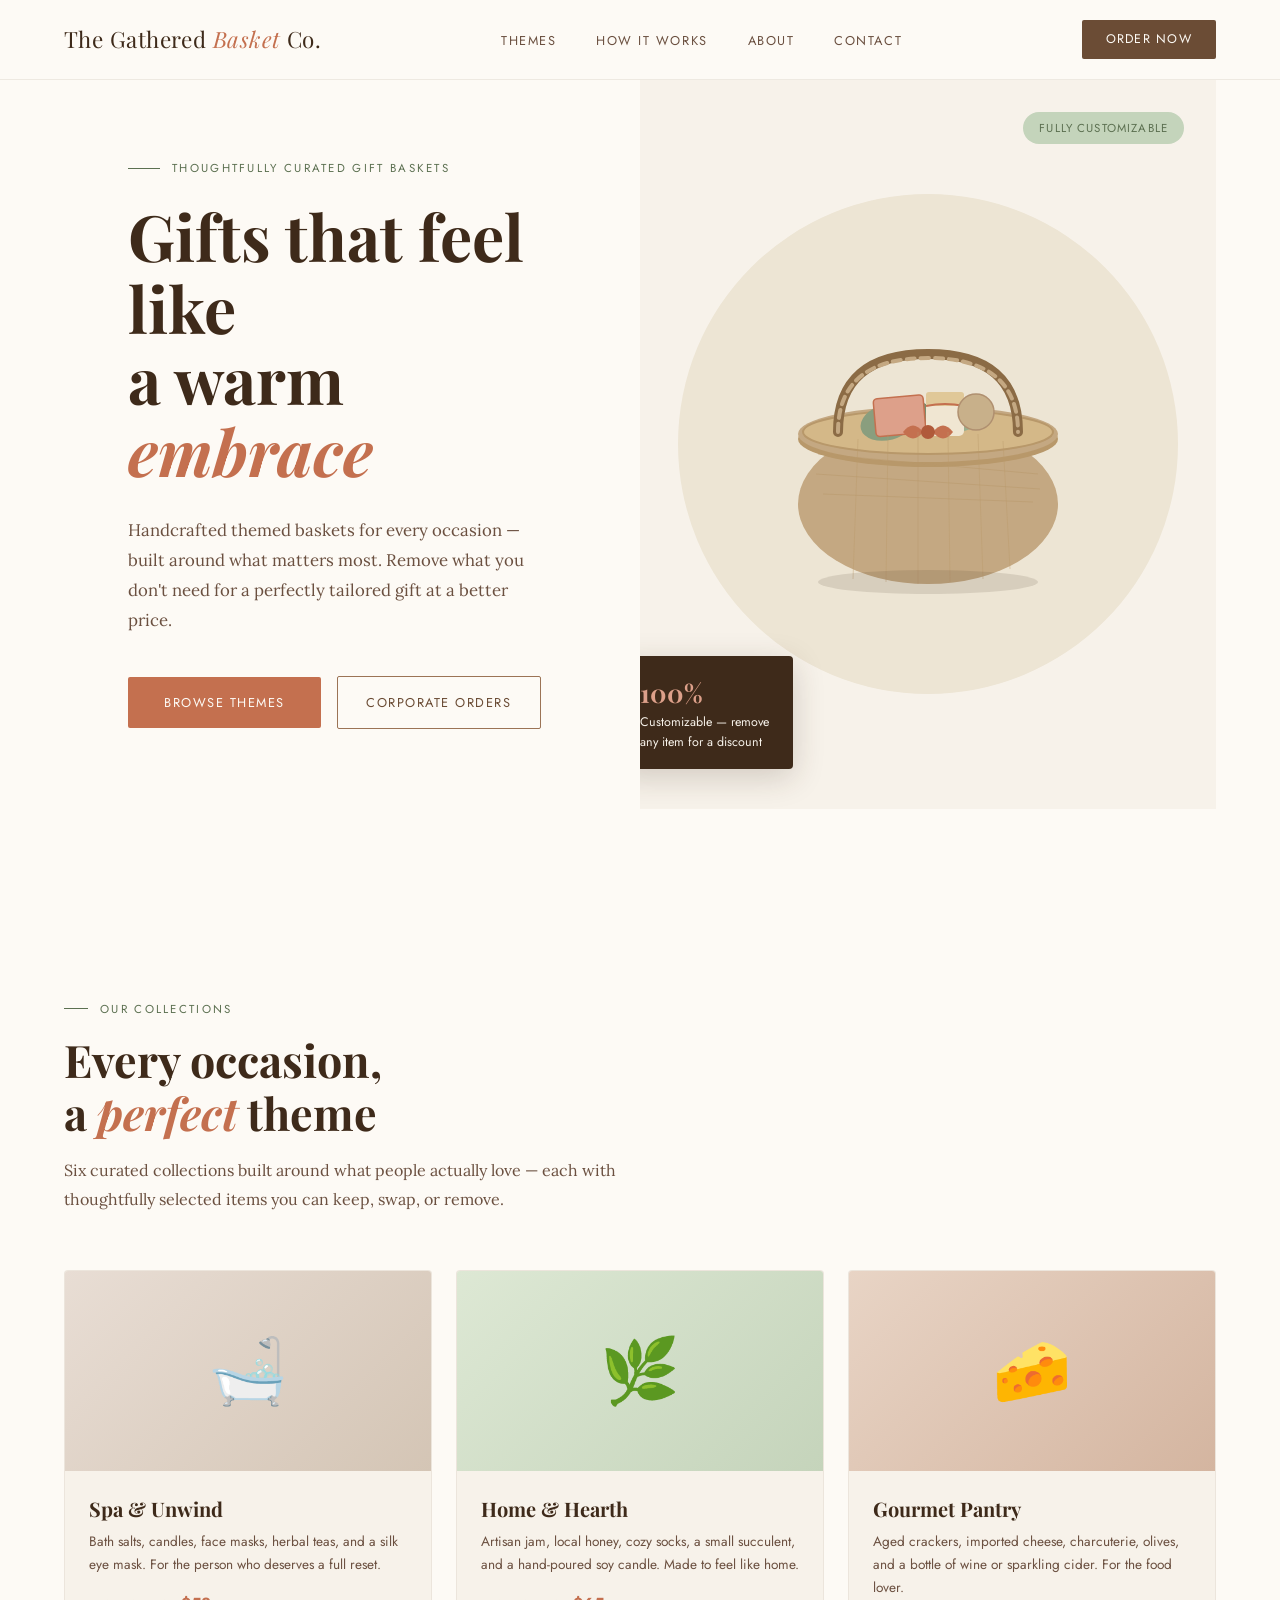
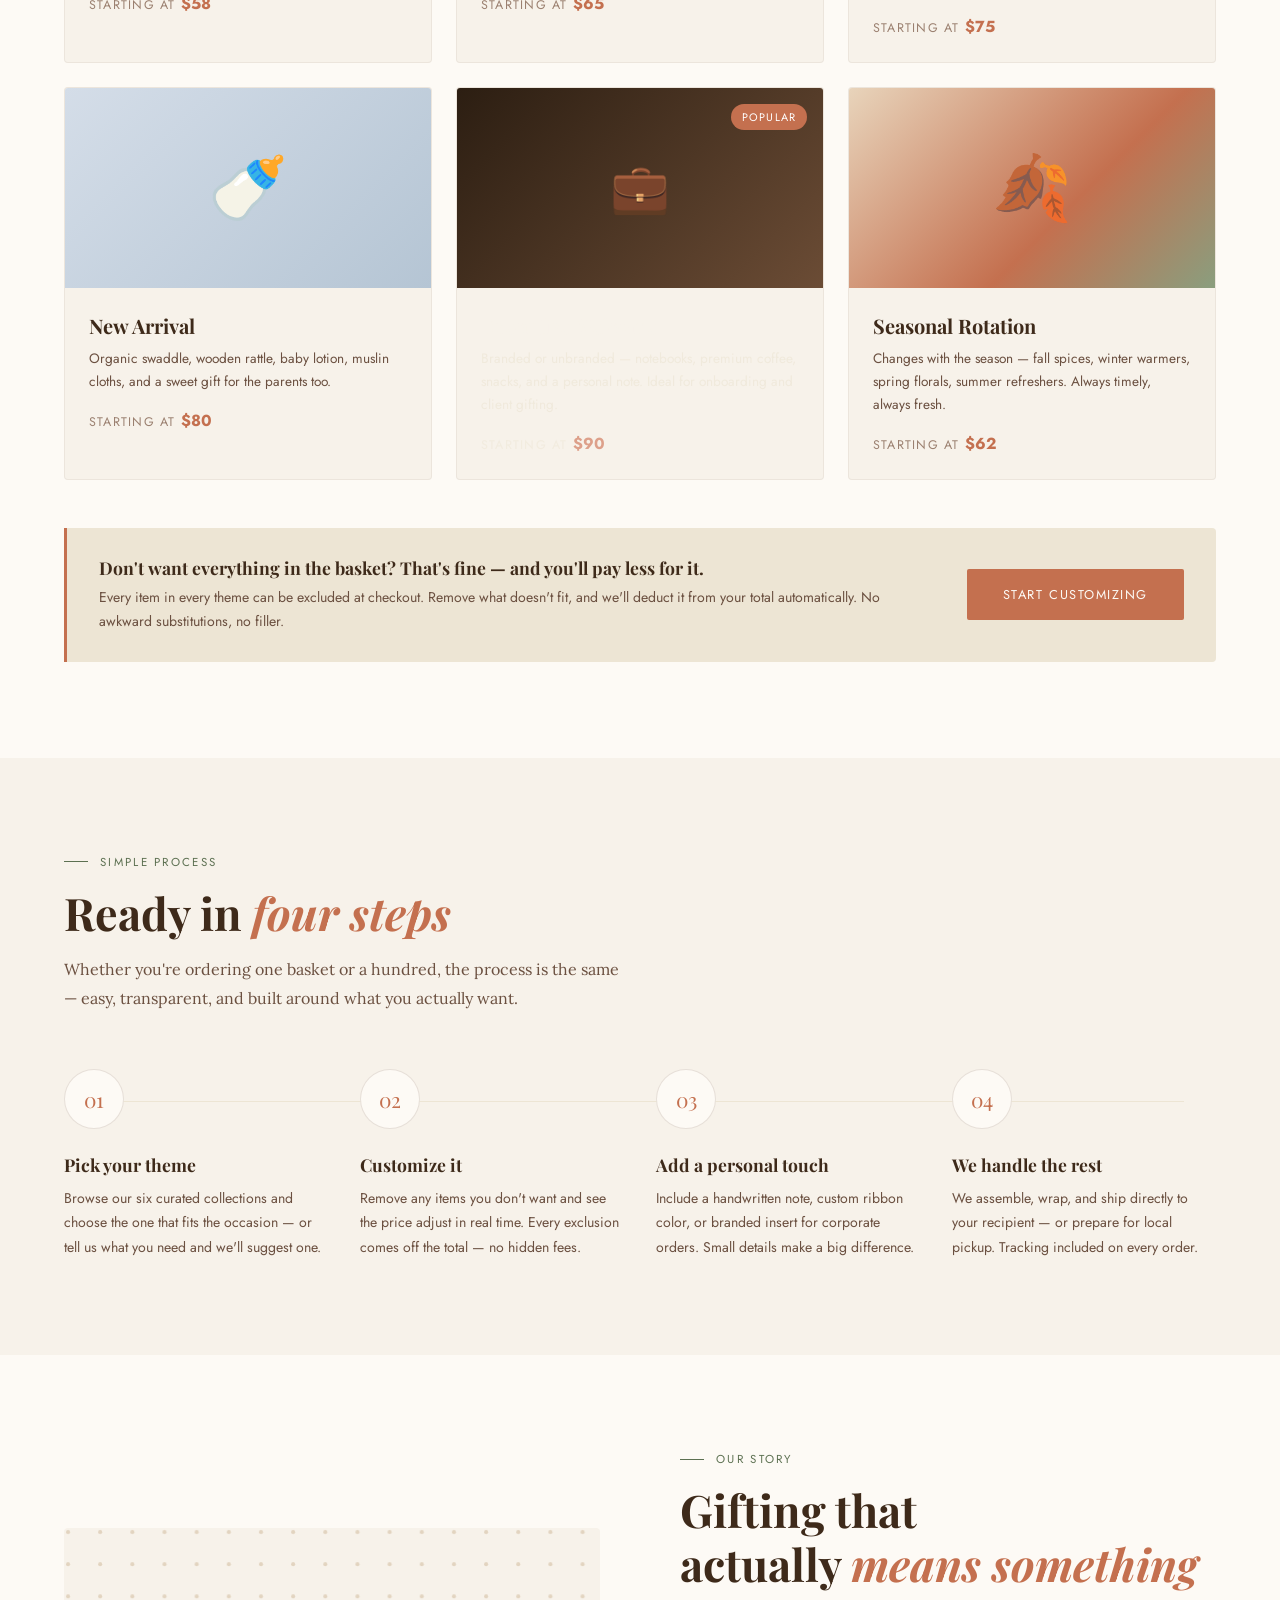
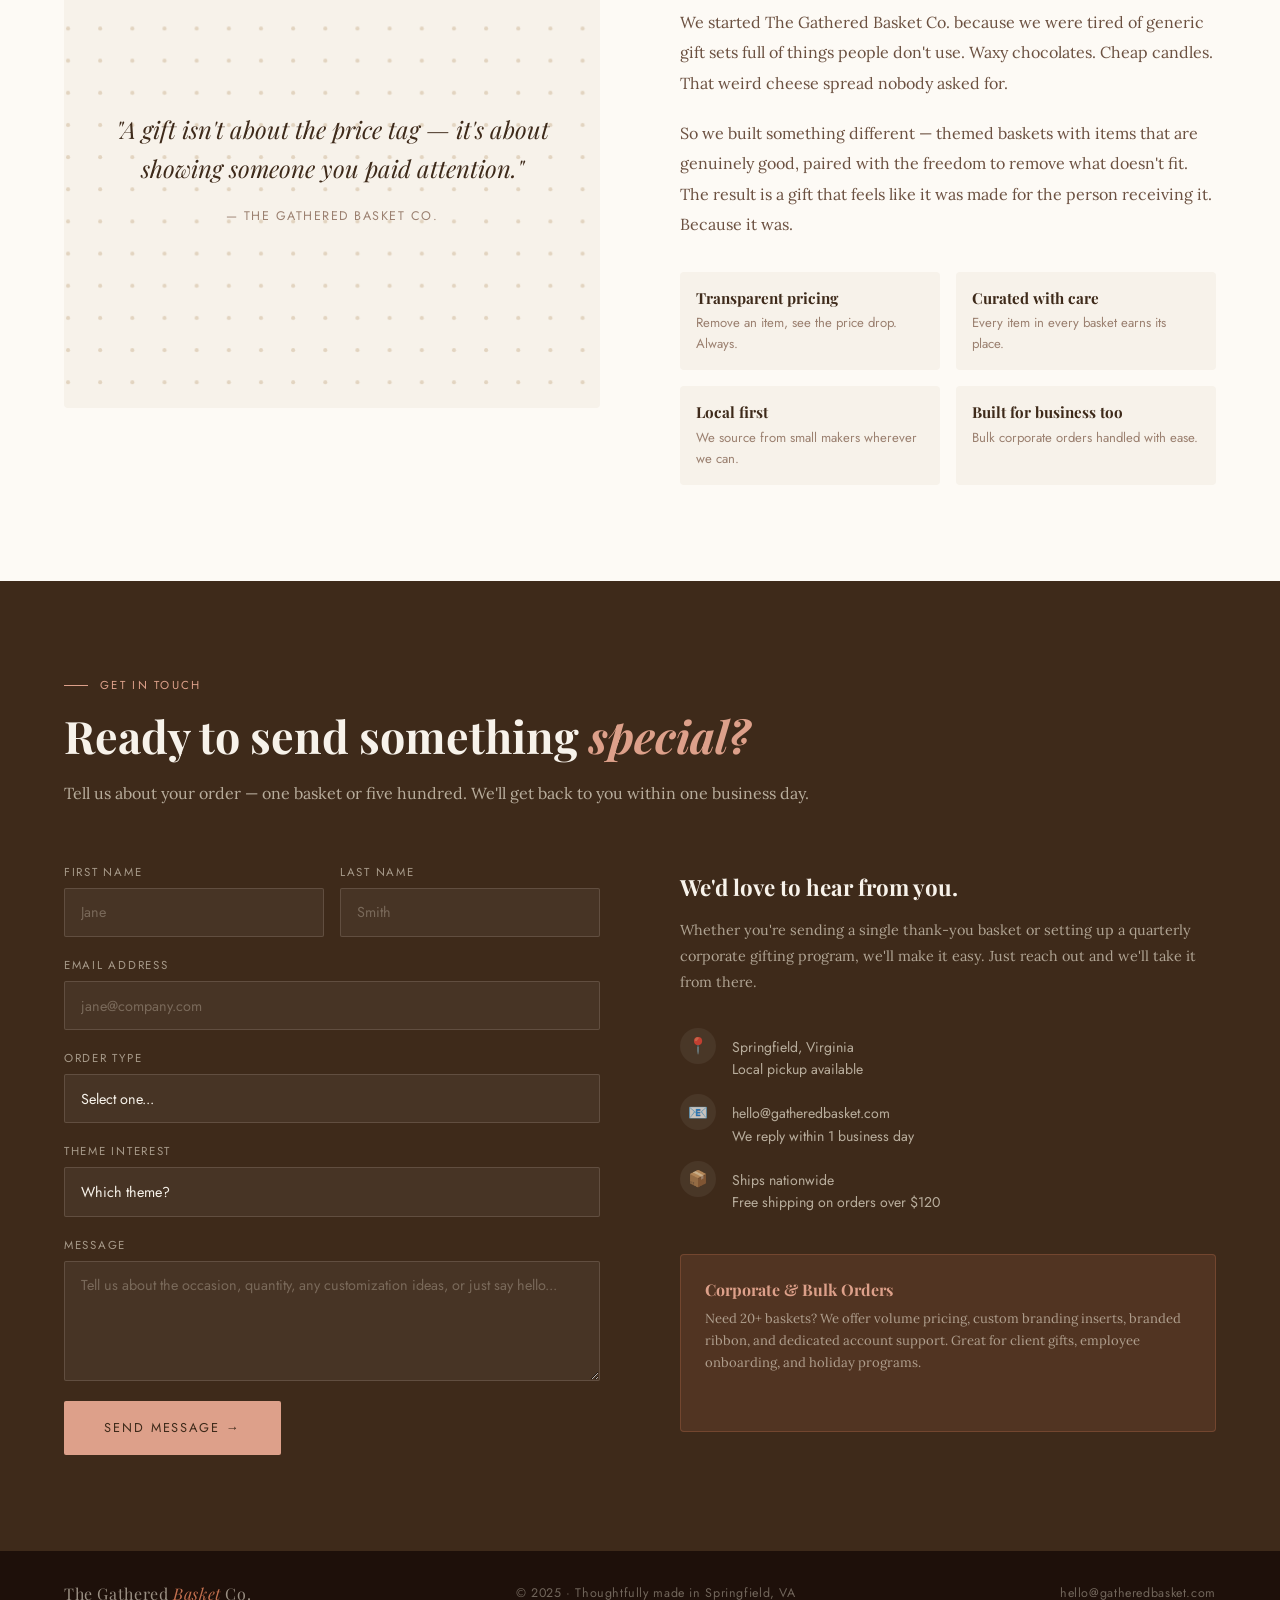
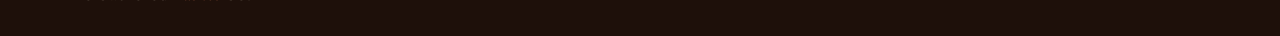
==== index.html @ 2da45588 "Add files via upload" ====
<!DOCTYPE html>
<html lang="en">
<head>
<meta charset="UTF-8">
<meta name="viewport" content="width=device-width, initial-scale=1.0">
<title>The Gathered Basket Co.</title>
<link href="https://fonts.googleapis.com/css2?family=Playfair+Display:ital,wght@0,400;0,600;1,400&family=Lora:ital,wght@0,400;0,500;1,400&family=Jost:wght@300;400;500&display=swap" rel="stylesheet">
<style>
  *, *::before, *::after { box-sizing: border-box; margin: 0; padding: 0; }

  :root {
    --cream: #F7F2EA;
    --cream-dark: #EDE5D4;
    --brown: #6B4C35;
    --brown-light: #9B7355;
    --brown-dark: #3E2A1A;
    --sage: #8A9E7E;
    --sage-light: #C4D4BB;
    --sage-dark: #5C7051;
    --terracotta: #C4704F;
    --terracotta-light: #DDA08A;
    --warm-white: #FDFAF5;
    --text-dark: #2C1E12;
    --text-mid: #6B5040;
    --text-light: #9B8070;
  }

  html { scroll-behavior: smooth; }

  body {
    font-family: 'Jost', sans-serif;
    background: var(--warm-white);
    color: var(--text-dark);
    overflow-x: hidden;
  }

  /* ── NAV ── */
  nav {
    position: fixed; top: 0; left: 0; right: 0; z-index: 100;
    display: flex; align-items: center; justify-content: space-between;
    padding: 1.25rem 4rem;
    background: rgba(253, 250, 245, 0.92);
    backdrop-filter: blur(8px);
    border-bottom: 1px solid rgba(107, 76, 53, 0.1);
  }
  .nav-logo {
    font-family: 'Playfair Display', serif;
    font-size: 1.4rem;
    color: var(--brown-dark);
    letter-spacing: 0.02em;
    text-decoration: none;
  }
  .nav-logo span { color: var(--terracotta); font-style: italic; }
  .nav-links { display: flex; gap: 2.5rem; list-style: none; }
  .nav-links a {
    font-size: 0.8rem;
    letter-spacing: 0.12em;
    text-transform: uppercase;
    color: var(--text-mid);
    text-decoration: none;
    transition: color 0.2s;
  }
  .nav-links a:hover { color: var(--terracotta); }
  .nav-cta {
    font-size: 0.78rem;
    letter-spacing: 0.1em;
    text-transform: uppercase;
    color: var(--warm-white);
    background: var(--brown);
    padding: 0.65rem 1.5rem;
    border: none; cursor: pointer;
    border-radius: 2px;
    text-decoration: none;
    transition: background 0.2s;
  }
  .nav-cta:hover { background: var(--brown-dark); }

  /* ── HERO ── */
  #hero {
    min-height: 100vh;
    display: grid;
    grid-template-columns: 1fr 1fr;
    padding-top: 80px;
    position: relative;
    overflow: hidden;
  }
  .hero-left {
    display: flex;
    flex-direction: column;
    justify-content: center;
    padding: 5rem 3rem 5rem 4rem;
    position: relative;
    z-index: 2;
  }
  .hero-eyebrow {
    font-size: 0.72rem;
    letter-spacing: 0.2em;
    text-transform: uppercase;
    color: var(--sage-dark);
    margin-bottom: 1.5rem;
    display: flex;
    align-items: center;
    gap: 0.75rem;
  }
  .hero-eyebrow::before {
    content: '';
    display: block;
    width: 32px; height: 1px;
    background: var(--sage-dark);
  }
  .hero-h1 {
    font-family: 'Playfair Display', serif;
    font-size: clamp(3rem, 5vw, 4.5rem);
    line-height: 1.12;
    color: var(--brown-dark);
    margin-bottom: 1.75rem;
  }
  .hero-h1 em {
    font-style: italic;
    color: var(--terracotta);
  }
  .hero-sub {
    font-family: 'Lora', serif;
    font-size: 1.05rem;
    line-height: 1.8;
    color: var(--text-mid);
    max-width: 420px;
    margin-bottom: 2.5rem;
  }
  .hero-actions { display: flex; gap: 1rem; align-items: center; }
  .btn-primary {
    font-family: 'Jost', sans-serif;
    font-size: 0.8rem;
    letter-spacing: 0.12em;
    text-transform: uppercase;
    color: var(--warm-white);
    background: var(--terracotta);
    padding: 1rem 2.25rem;
    border: none; cursor: pointer; border-radius: 2px;
    text-decoration: none;
    transition: background 0.2s, transform 0.15s;
  }
  .btn-primary:hover { background: #B05A3A; transform: translateY(-1px); }
  .btn-ghost {
    font-family: 'Jost', sans-serif;
    font-size: 0.8rem;
    letter-spacing: 0.12em;
    text-transform: uppercase;
    color: var(--brown);
    background: transparent;
    padding: 1rem 1.75rem;
    border: 1px solid var(--brown-light);
    cursor: pointer; border-radius: 2px;
    text-decoration: none;
    transition: all 0.2s;
  }
  .btn-ghost:hover { background: var(--cream-dark); }

  .hero-right {
    position: relative;
    background: var(--cream);
    overflow: hidden;
    display: flex;
    align-items: center;
    justify-content: center;
  }
  .hero-illustration {
    width: 100%; height: 100%;
    display: flex; align-items: center; justify-content: center;
    padding: 3rem;
  }
  /* Big decorative basket SVG fill */
  .hero-bg-circle {
    position: absolute;
    width: 500px; height: 500px;
    border-radius: 50%;
    background: var(--cream-dark);
    top: 50%; left: 50%;
    transform: translate(-50%, -50%);
  }
  .hero-badge {
    position: absolute;
    bottom: 2.5rem; left: -1.5rem;
    background: var(--brown-dark);
    color: var(--cream);
    padding: 1rem 1.5rem;
    border-radius: 4px;
    font-size: 0.78rem;
    line-height: 1.6;
    z-index: 5;
    box-shadow: 0 8px 32px rgba(62,42,26,0.2);
  }
  .hero-badge strong {
    display: block;
    font-family: 'Playfair Display', serif;
    font-size: 1.6rem;
    color: var(--terracotta-light);
  }
  .floating-tag {
    position: absolute;
    top: 2rem; right: 2rem;
    background: var(--sage-light);
    color: var(--sage-dark);
    font-size: 0.72rem;
    letter-spacing: 0.1em;
    text-transform: uppercase;
    padding: 0.5rem 1rem;
    border-radius: 20px;
    font-family: 'Jost', sans-serif;
    z-index: 5;
  }

  .hero-basket-svg { position: relative; z-index: 3; width: 340px; height: 340px; }

  /* ── SECTION SHARED ── */
  section { padding: 6rem 4rem; }
  .section-label {
    font-size: 0.72rem;
    letter-spacing: 0.2em;
    text-transform: uppercase;
    color: var(--sage-dark);
    margin-bottom: 1rem;
    display: flex; align-items: center; gap: 0.75rem;
  }
  .section-label::before {
    content: '';
    display: block;
    width: 24px; height: 1px;
    background: var(--sage-dark);
  }
  .section-title {
    font-family: 'Playfair Display', serif;
    font-size: clamp(2rem, 3.5vw, 3rem);
    line-height: 1.2;
    color: var(--brown-dark);
    margin-bottom: 1rem;
  }
  .section-title em { font-style: italic; color: var(--terracotta); }
  .section-sub {
    font-family: 'Lora', serif;
    font-size: 1rem;
    line-height: 1.8;
    color: var(--text-mid);
    max-width: 560px;
  }

  /* ── THEMES ── */
  #themes { background: var(--warm-white); }
  .themes-header { margin-bottom: 3.5rem; }
  .themes-grid {
    display: grid;
    grid-template-columns: repeat(3, 1fr);
    gap: 1.5rem;
  }
  .theme-card {
    background: var(--cream);
    border-radius: 4px;
    overflow: hidden;
    cursor: pointer;
    transition: transform 0.25s, box-shadow 0.25s;
    position: relative;
    border: 1px solid rgba(107,76,53,0.08);
  }
  .theme-card:hover { transform: translateY(-6px); box-shadow: 0 16px 40px rgba(62,42,26,0.12); }
  .theme-img {
    height: 200px;
    display: flex; align-items: center; justify-content: center;
    font-size: 4rem;
    position: relative;
    overflow: hidden;
  }
  .theme-img-spa { background: linear-gradient(135deg, #E8DDD4 0%, #D4C5B5 100%); }
  .theme-img-home { background: linear-gradient(135deg, #DDE8D4 0%, #C5D4BB 100%); }
  .theme-img-gourmet { background: linear-gradient(135deg, #E8D4C5 0%, #D4B5A0 100%); }
  .theme-img-baby { background: linear-gradient(135deg, #D4DDE8 0%, #B5C5D4 100%); }
  .theme-img-corporate { background: linear-gradient(135deg, #2C1E12 0%, #6B4C35 100%); }
  .theme-img-seasonal { background: linear-gradient(135deg, #E8D4BB 0%, #C4704F 60%, #8A9E7E 100%); }
  .theme-body { padding: 1.5rem; }
  .theme-name {
    font-family: 'Playfair Display', serif;
    font-size: 1.25rem;
    color: var(--brown-dark);
    margin-bottom: 0.5rem;
  }
  .theme-desc {
    font-size: 0.85rem;
    line-height: 1.7;
    color: var(--text-mid);
    margin-bottom: 1rem;
  }
  .theme-price {
    font-size: 0.78rem;
    letter-spacing: 0.1em;
    color: var(--text-light);
    text-transform: uppercase;
  }
  .theme-price strong { color: var(--terracotta); font-size: 1rem; letter-spacing: 0; }
  .theme-tag {
    position: absolute;
    top: 1rem; right: 1rem;
    background: rgba(253,250,245,0.9);
    color: var(--text-mid);
    font-size: 0.68rem;
    letter-spacing: 0.1em;
    text-transform: uppercase;
    padding: 0.3rem 0.7rem;
    border-radius: 20px;
  }
  .theme-tag-corporate {
    background: var(--terracotta);
    color: white;
  }
  .customize-note {
    margin-top: 3rem;
    padding: 1.75rem 2rem;
    background: var(--cream-dark);
    border-left: 3px solid var(--terracotta);
    border-radius: 0 4px 4px 0;
    display: flex;
    align-items: center;
    gap: 2rem;
    flex-wrap: wrap;
  }
  .customize-note-text { flex: 1; min-width: 260px; }
  .customize-note-text h4 {
    font-family: 'Playfair Display', serif;
    font-size: 1.1rem;
    color: var(--brown-dark);
    margin-bottom: 0.4rem;
  }
  .customize-note-text p {
    font-size: 0.88rem;
    line-height: 1.7;
    color: var(--text-mid);
  }

  /* ── HOW IT WORKS ── */
  #how-it-works { background: var(--cream); }
  .how-grid {
    display: grid;
    grid-template-columns: repeat(4, 1fr);
    gap: 2rem;
    margin-top: 3.5rem;
    position: relative;
  }
  .how-grid::before {
    content: '';
    position: absolute;
    top: 2rem; left: 2rem; right: 2rem;
    height: 1px;
    background: var(--cream-dark);
    z-index: 0;
  }
  .how-step { position: relative; z-index: 1; }
  .how-num {
    width: 60px; height: 60px;
    background: var(--warm-white);
    border: 1px solid rgba(107,76,53,0.15);
    border-radius: 50%;
    display: flex; align-items: center; justify-content: center;
    font-family: 'Playfair Display', serif;
    font-size: 1.3rem;
    color: var(--terracotta);
    margin-bottom: 1.5rem;
  }
  .how-step h4 {
    font-family: 'Playfair Display', serif;
    font-size: 1.1rem;
    color: var(--brown-dark);
    margin-bottom: 0.6rem;
  }
  .how-step p {
    font-size: 0.88rem;
    line-height: 1.75;
    color: var(--text-mid);
  }

  /* ── ABOUT ── */
  #about {
    background: var(--warm-white);
    display: grid;
    grid-template-columns: 1fr 1fr;
    gap: 5rem;
    align-items: center;
  }
  .about-visual {
    background: var(--cream);
    border-radius: 4px;
    height: 480px;
    display: flex;
    align-items: center;
    justify-content: center;
    position: relative;
    overflow: hidden;
  }
  .about-pattern {
    position: absolute; inset: 0;
    opacity: 0.4;
  }
  .about-quote {
    position: relative; z-index: 2;
    padding: 2.5rem;
    text-align: center;
  }
  .about-quote blockquote {
    font-family: 'Playfair Display', serif;
    font-size: 1.5rem;
    font-style: italic;
    line-height: 1.6;
    color: var(--brown-dark);
    margin-bottom: 1rem;
  }
  .about-quote cite {
    font-size: 0.78rem;
    letter-spacing: 0.12em;
    text-transform: uppercase;
    color: var(--text-light);
    font-style: normal;
  }
  .about-content {}
  .about-content p {
    font-family: 'Lora', serif;
    font-size: 1rem;
    line-height: 1.9;
    color: var(--text-mid);
    margin-bottom: 1.25rem;
  }
  .about-values {
    margin-top: 2rem;
    display: grid;
    grid-template-columns: 1fr 1fr;
    gap: 1rem;
  }
  .value-item {
    padding: 1rem;
    background: var(--cream);
    border-radius: 4px;
  }
  .value-item h5 {
    font-family: 'Playfair Display', serif;
    font-size: 0.95rem;
    color: var(--brown-dark);
    margin-bottom: 0.3rem;
  }
  .value-item p {
    font-size: 0.82rem;
    line-height: 1.6;
    color: var(--text-light);
    margin-bottom: 0;
    font-family: 'Jost', sans-serif;
  }

  /* ── CONTACT ── */
  #contact { background: var(--brown-dark); color: var(--cream); padding: 6rem 4rem; }
  #contact .section-label { color: var(--terracotta-light); }
  #contact .section-label::before { background: var(--terracotta-light); }
  #contact .section-title { color: var(--cream); }
  #contact .section-title em { color: var(--terracotta-light); }
  #contact .section-sub { color: rgba(237,229,212,0.7); max-width: 100%; }
  .contact-grid {
    display: grid;
    grid-template-columns: 1fr 1fr;
    gap: 5rem;
    margin-top: 3.5rem;
    align-items: start;
  }
  .contact-form { display: flex; flex-direction: column; gap: 1.25rem; }
  .form-row { display: grid; grid-template-columns: 1fr 1fr; gap: 1rem; }
  .form-group { display: flex; flex-direction: column; gap: 0.5rem; }
  .form-group label {
    font-size: 0.72rem;
    letter-spacing: 0.15em;
    text-transform: uppercase;
    color: rgba(237,229,212,0.6);
  }
  .form-group input,
  .form-group select,
  .form-group textarea {
    background: rgba(255,255,255,0.05);
    border: 1px solid rgba(237,229,212,0.15);
    border-radius: 2px;
    padding: 0.85rem 1rem;
    font-family: 'Jost', sans-serif;
    font-size: 0.9rem;
    color: var(--cream);
    outline: none;
    transition: border-color 0.2s;
    -webkit-appearance: none;
  }
  .form-group input::placeholder,
  .form-group textarea::placeholder { color: rgba(237,229,212,0.3); }
  .form-group input:focus,
  .form-group select:focus,
  .form-group textarea:focus { border-color: var(--terracotta-light); }
  .form-group select option { background: var(--brown-dark); }
  .form-group textarea { resize: vertical; min-height: 120px; }
  .btn-submit {
    font-family: 'Jost', sans-serif;
    font-size: 0.8rem;
    letter-spacing: 0.15em;
    text-transform: uppercase;
    color: var(--brown-dark);
    background: var(--terracotta-light);
    padding: 1.1rem 2.5rem;
    border: none; cursor: pointer; border-radius: 2px;
    align-self: flex-start;
    transition: background 0.2s, transform 0.15s;
  }
  .btn-submit:hover { background: var(--cream); transform: translateY(-1px); }
  .contact-info { padding-top: 0.5rem; }
  .contact-info h4 {
    font-family: 'Playfair Display', serif;
    font-size: 1.4rem;
    color: var(--cream);
    margin-bottom: 1rem;
  }
  .contact-info p {
    font-size: 0.9rem;
    line-height: 1.8;
    color: rgba(237,229,212,0.65);
    margin-bottom: 2rem;
    font-family: 'Lora', serif;
  }
  .contact-details { display: flex; flex-direction: column; gap: 0.85rem; }
  .contact-detail {
    display: flex;
    align-items: flex-start;
    gap: 1rem;
    font-size: 0.88rem;
    color: rgba(237,229,212,0.7);
  }
  .contact-detail-icon {
    width: 36px; height: 36px; flex-shrink: 0;
    background: rgba(255,255,255,0.06);
    border-radius: 50%;
    display: flex; align-items: center; justify-content: center;
    font-size: 1rem;
  }
  .contact-detail-text { padding-top: 0.5rem; line-height: 1.6; }
  .bulk-box {
    margin-top: 2.5rem;
    padding: 1.5rem;
    background: rgba(196,112,79,0.15);
    border: 1px solid rgba(196,112,79,0.3);
    border-radius: 4px;
  }
  .bulk-box h5 {
    font-family: 'Playfair Display', serif;
    font-size: 1rem;
    color: var(--terracotta-light);
    margin-bottom: 0.5rem;
  }
  .bulk-box p {
    font-size: 0.82rem;
    line-height: 1.7;
    color: rgba(237,229,212,0.6);
  }

  /* ── FOOTER ── */
  footer {
    background: #1E100A;
    color: rgba(237,229,212,0.4);
    padding: 2rem 4rem;
    display: flex;
    align-items: center;
    justify-content: space-between;
    font-size: 0.78rem;
    letter-spacing: 0.05em;
  }
  .footer-logo {
    font-family: 'Playfair Display', serif;
    font-size: 1rem;
    color: rgba(237,229,212,0.6);
  }
  .footer-logo span { color: var(--terracotta); font-style: italic; }

  /* ── ANIMATIONS ── */
  .fade-up {
    opacity: 0;
    transform: translateY(28px);
    transition: opacity 0.7s ease, transform 0.7s ease;
  }
  .fade-up.visible { opacity: 1; transform: translateY(0); }
  .fade-up-delay-1 { transition-delay: 0.1s; }
  .fade-up-delay-2 { transition-delay: 0.2s; }
  .fade-up-delay-3 { transition-delay: 0.3s; }
  .fade-up-delay-4 { transition-delay: 0.4s; }
</style>
</head>
<body>

<!-- NAV -->
<nav>
  <a href="#" class="nav-logo">The Gathered <span>Basket</span> Co.</a>
  <ul class="nav-links">
    <li><a href="#themes">Themes</a></li>
    <li><a href="#how-it-works">How It Works</a></li>
    <li><a href="#about">About</a></li>
    <li><a href="#contact">Contact</a></li>
  </ul>
  <a href="#contact" class="nav-cta">Order Now</a>
</nav>

<!-- HERO -->
<section id="hero">
  <div class="hero-left">
    <div class="hero-eyebrow">Thoughtfully curated gift baskets</div>
    <h1 class="hero-h1">
      Gifts that feel like<br>
      a warm <em>embrace</em>
    </h1>
    <p class="hero-sub">
      Handcrafted themed baskets for every occasion — built around what matters most. 
      Remove what you don't need for a perfectly tailored gift at a better price.
    </p>
    <div class="hero-actions">
      <a href="#themes" class="btn-primary">Browse Themes</a>
      <a href="#contact" class="btn-ghost">Corporate Orders</a>
    </div>
  </div>
  <div class="hero-right">
    <div class="hero-bg-circle"></div>
    <div class="floating-tag">Fully customizable</div>
    <svg class="hero-basket-svg" viewBox="0 0 340 340" fill="none" xmlns="http://www.w3.org/2000/svg">
      <!-- Basket weave body -->
      <ellipse cx="170" cy="230" rx="130" ry="80" fill="#C4A882"/>
      <ellipse cx="170" cy="230" rx="130" ry="80" fill="url(#weave)" opacity="0.6"/>
      <!-- Basket rim -->
      <ellipse cx="170" cy="165" rx="130" ry="28" fill="#B8986A"/>
      <ellipse cx="170" cy="160" rx="130" ry="28" fill="#C4A882"/>
      <ellipse cx="170" cy="158" rx="125" ry="22" fill="#D4B888" stroke="#B8986A" stroke-width="2"/>
      <!-- Handle -->
      <path d="M80 158 Q80 80 170 80 Q260 80 260 158" stroke="#8B6B45" stroke-width="10" fill="none" stroke-linecap="round"/>
      <path d="M80 158 Q80 84 170 84 Q260 84 260 158" stroke="#C4A882" stroke-width="4" fill="none" stroke-linecap="round" stroke-dasharray="8 6"/>
      <!-- Contents peeking out -->
      <!-- Greenery -->
      <ellipse cx="130" cy="148" rx="28" ry="18" fill="#8A9E7E" transform="rotate(-15 130 148)"/>
      <ellipse cx="155" cy="140" rx="22" ry="14" fill="#7A8E6E" transform="rotate(10 155 140)"/>
      <ellipse cx="200" cy="142" rx="26" ry="16" fill="#9AAE8E" transform="rotate(-8 200 142)"/>
      <!-- Pink wrapped item -->
      <rect x="115" y="125" width="50" height="38" rx="4" fill="#DDA08A" transform="rotate(-5 115 125)"/>
      <rect x="115" y="125" width="50" height="38" rx="4" fill="none" stroke="#C4704F" stroke-width="1.5" transform="rotate(-5 115 125)"/>
      <!-- Cream jar -->
      <rect x="168" y="118" width="38" height="44" rx="5" fill="#F0E6D2"/>
      <rect x="168" y="118" width="38" height="14" rx="3" fill="#E0C898"/>
      <!-- Ribbon on jar -->
      <path d="M168 132 Q187 128 206 132" stroke="#C4704F" stroke-width="2" fill="none"/>
      <!-- Small round item -->
      <circle cx="218" cy="138" r="18" fill="#C8B08A"/>
      <circle cx="218" cy="138" r="18" fill="none" stroke="#B09070" stroke-width="1.5"/>
      <!-- Bow on basket -->
      <path d="M145 158 Q155 145 165 158 Q155 171 145 158Z" fill="#C4704F"/>
      <path d="M195 158 Q185 145 175 158 Q185 171 195 158Z" fill="#C4704F"/>
      <circle cx="170" cy="158" r="7" fill="#B05A3A"/>
      <!-- Basket weave lines -->
      <line x1="60" y1="180" x2="280" y2="200" stroke="#B8986A" stroke-width="1" opacity="0.5"/>
      <line x1="58" y1="200" x2="282" y2="215" stroke="#B8986A" stroke-width="1" opacity="0.5"/>
      <line x1="65" y1="220" x2="275" y2="228" stroke="#B8986A" stroke-width="1" opacity="0.5"/>
      <line x1="100" y1="165" x2="95" y2="305" stroke="#B8986A" stroke-width="1" opacity="0.4"/>
      <line x1="130" y1="160" x2="128" y2="308" stroke="#B8986A" stroke-width="1" opacity="0.4"/>
      <line x1="160" y1="158" x2="160" y2="310" stroke="#B8986A" stroke-width="1" opacity="0.4"/>
      <line x1="190" y1="158" x2="192" y2="308" stroke="#B8986A" stroke-width="1" opacity="0.4"/>
      <line x1="220" y1="160" x2="225" y2="305" stroke="#B8986A" stroke-width="1" opacity="0.4"/>
      <line x1="245" y1="167" x2="252" y2="295" stroke="#B8986A" stroke-width="1" opacity="0.4"/>
      <!-- Shadow under basket -->
      <ellipse cx="170" cy="308" rx="110" ry="12" fill="rgba(62,42,26,0.12)"/>
    </svg>
    <div class="hero-badge">
      <strong>100%</strong>
      Customizable — remove<br>any item for a discount
    </div>
  </div>
</section>

<!-- THEMES -->
<section id="themes">
  <div class="themes-header">
    <div class="section-label fade-up">Our collections</div>
    <h2 class="section-title fade-up fade-up-delay-1">Every occasion,<br>a <em>perfect</em> theme</h2>
    <p class="section-sub fade-up fade-up-delay-2">Six curated collections built around what people actually love — each with thoughtfully selected items you can keep, swap, or remove.</p>
  </div>
  <div class="themes-grid">
    <div class="theme-card fade-up">
      <div class="theme-img theme-img-spa">🛁</div>
      <div class="theme-body">
        <h3 class="theme-name">Spa & Unwind</h3>
        <p class="theme-desc">Bath salts, candles, face masks, herbal teas, and a silk eye mask. For the person who deserves a full reset.</p>
        <div class="theme-price">Starting at <strong>$58</strong></div>
      </div>
    </div>
    <div class="theme-card fade-up fade-up-delay-1">
      <div class="theme-img theme-img-home">🌿</div>
      <div class="theme-body">
        <h3 class="theme-name">Home & Hearth</h3>
        <p class="theme-desc">Artisan jam, local honey, cozy socks, a small succulent, and a hand-poured soy candle. Made to feel like home.</p>
        <div class="theme-price">Starting at <strong>$65</strong></div>
      </div>
    </div>
    <div class="theme-card fade-up fade-up-delay-2">
      <div class="theme-img theme-img-gourmet">🧀</div>
      <div class="theme-body">
        <h3 class="theme-name">Gourmet Pantry</h3>
        <p class="theme-desc">Aged crackers, imported cheese, charcuterie, olives, and a bottle of wine or sparkling cider. For the food lover.</p>
        <div class="theme-price">Starting at <strong>$75</strong></div>
      </div>
    </div>
    <div class="theme-card fade-up fade-up-delay-1">
      <div class="theme-img theme-img-baby">🍼</div>
      <div class="theme-body">
        <h3 class="theme-name">New Arrival</h3>
        <p class="theme-desc">Organic swaddle, wooden rattle, baby lotion, muslin cloths, and a sweet gift for the parents too.</p>
        <div class="theme-price">Starting at <strong>$80</strong></div>
      </div>
    </div>
    <div class="theme-card fade-up fade-up-delay-2">
      <div class="theme-img theme-img-corporate">
        <span style="font-size:3rem;">💼</span>
      </div>
      <div class="theme-body">
        <h3 class="theme-name" style="color:var(--cream);">Executive Welcome</h3>
        <p class="theme-desc" style="color:rgba(237,229,212,0.65);">Branded or unbranded — notebooks, premium coffee, snacks, and a personal note. Ideal for onboarding and client gifting.</p>
        <div class="theme-price" style="color:rgba(237,229,212,0.5);">Starting at <strong style="color:var(--terracotta-light)">$90</strong></div>
      </div>
      <div class="theme-tag theme-tag-corporate">Popular</div>
    </div>
    <div class="theme-card fade-up fade-up-delay-3">
      <div class="theme-img theme-img-seasonal">🍂</div>
      <div class="theme-body">
        <h3 class="theme-name">Seasonal Rotation</h3>
        <p class="theme-desc">Changes with the season — fall spices, winter warmers, spring florals, summer refreshers. Always timely, always fresh.</p>
        <div class="theme-price">Starting at <strong>$62</strong></div>
      </div>
    </div>
  </div>
  <div class="customize-note fade-up">
    <div class="customize-note-text">
      <h4>Don't want everything in the basket? That's fine — and you'll pay less for it.</h4>
      <p>Every item in every theme can be excluded at checkout. Remove what doesn't fit, and we'll deduct it from your total automatically. No awkward substitutions, no filler.</p>
    </div>
    <a href="#contact" class="btn-primary">Start Customizing</a>
  </div>
</section>

<!-- HOW IT WORKS -->
<section id="how-it-works">
  <div class="section-label fade-up">Simple process</div>
  <h2 class="section-title fade-up fade-up-delay-1">Ready in <em>four steps</em></h2>
  <p class="section-sub fade-up fade-up-delay-2">Whether you're ordering one basket or a hundred, the process is the same — easy, transparent, and built around what you actually want.</p>
  <div class="how-grid">
    <div class="how-step fade-up">
      <div class="how-num">01</div>
      <h4>Pick your theme</h4>
      <p>Browse our six curated collections and choose the one that fits the occasion — or tell us what you need and we'll suggest one.</p>
    </div>
    <div class="how-step fade-up fade-up-delay-1">
      <div class="how-num">02</div>
      <h4>Customize it</h4>
      <p>Remove any items you don't want and see the price adjust in real time. Every exclusion comes off the total — no hidden fees.</p>
    </div>
    <div class="how-step fade-up fade-up-delay-2">
      <div class="how-num">03</div>
      <h4>Add a personal touch</h4>
      <p>Include a handwritten note, custom ribbon color, or branded insert for corporate orders. Small details make a big difference.</p>
    </div>
    <div class="how-step fade-up fade-up-delay-3">
      <div class="how-num">04</div>
      <h4>We handle the rest</h4>
      <p>We assemble, wrap, and ship directly to your recipient — or prepare for local pickup. Tracking included on every order.</p>
    </div>
  </div>
</section>

<!-- ABOUT -->
<section id="about">
  <div class="about-visual fade-up">
    <svg class="about-pattern" viewBox="0 0 400 480" preserveAspectRatio="xMidYMid slice">
      <defs>
        <pattern id="dots" x="0" y="0" width="24" height="24" patternUnits="userSpaceOnUse">
          <circle cx="3" cy="3" r="1.5" fill="#C4A882"/>
        </pattern>
      </defs>
      <rect width="400" height="480" fill="url(#dots)"/>
    </svg>
    <div class="about-quote">
      <blockquote>"A gift isn't about the price tag — it's about showing someone you paid attention."</blockquote>
      <cite>— The Gathered Basket Co.</cite>
    </div>
  </div>
  <div class="about-content">
    <div class="section-label fade-up">Our story</div>
    <h2 class="section-title fade-up fade-up-delay-1">Gifting that<br>actually <em>means something</em></h2>
    <p class="fade-up fade-up-delay-2">We started The Gathered Basket Co. because we were tired of generic gift sets full of things people don't use. Waxy chocolates. Cheap candles. That weird cheese spread nobody asked for.</p>
    <p class="fade-up fade-up-delay-2">So we built something different — themed baskets with items that are genuinely good, paired with the freedom to remove what doesn't fit. The result is a gift that feels like it was made for the person receiving it. Because it was.</p>
    <div class="about-values fade-up fade-up-delay-3">
      <div class="value-item">
        <h5>Transparent pricing</h5>
        <p>Remove an item, see the price drop. Always.</p>
      </div>
      <div class="value-item">
        <h5>Curated with care</h5>
        <p>Every item in every basket earns its place.</p>
      </div>
      <div class="value-item">
        <h5>Local first</h5>
        <p>We source from small makers wherever we can.</p>
      </div>
      <div class="value-item">
        <h5>Built for business too</h5>
        <p>Bulk corporate orders handled with ease.</p>
      </div>
    </div>
  </div>
</section>

<!-- CONTACT -->
<section id="contact">
  <div class="section-label">Get in touch</div>
  <h2 class="section-title">Ready to send something <em>special?</em></h2>
  <p class="section-sub">Tell us about your order — one basket or five hundred. We'll get back to you within one business day.</p>
  <div class="contact-grid">
    <form class="contact-form" onsubmit="handleSubmit(event)">
      <div class="form-row">
        <div class="form-group">
          <label>First name</label>
          <input type="text" placeholder="Jane">
        </div>
        <div class="form-group">
          <label>Last name</label>
          <input type="text" placeholder="Smith">
        </div>
      </div>
      <div class="form-group">
        <label>Email address</label>
        <input type="email" placeholder="jane@company.com">
      </div>
      <div class="form-group">
        <label>Order type</label>
        <select>
          <option value="" disabled selected>Select one...</option>
          <option>Personal gift (1–3 baskets)</option>
          <option>Small batch (4–19 baskets)</option>
          <option>Corporate / bulk (20+ baskets)</option>
          <option>Just browsing / question</option>
        </select>
      </div>
      <div class="form-group">
        <label>Theme interest</label>
        <select>
          <option value="" disabled selected>Which theme?</option>
          <option>Spa & Unwind</option>
          <option>Home & Hearth</option>
          <option>Gourmet Pantry</option>
          <option>New Arrival</option>
          <option>Executive Welcome</option>
          <option>Seasonal Rotation</option>
          <option>Not sure yet</option>
        </select>
      </div>
      <div class="form-group">
        <label>Message</label>
        <textarea placeholder="Tell us about the occasion, quantity, any customization ideas, or just say hello..."></textarea>
      </div>
      <button type="submit" class="btn-submit">Send Message →</button>
    </form>
    <div class="contact-info">
      <h4>We'd love to hear from you.</h4>
      <p>Whether you're sending a single thank-you basket or setting up a quarterly corporate gifting program, we'll make it easy. Just reach out and we'll take it from there.</p>
      <div class="contact-details">
        <div class="contact-detail">
          <div class="contact-detail-icon">📍</div>
          <div class="contact-detail-text">Springfield, Virginia<br>Local pickup available</div>
        </div>
        <div class="contact-detail">
          <div class="contact-detail-icon">📧</div>
          <div class="contact-detail-text">hello@gatheredbasket.com<br>We reply within 1 business day</div>
        </div>
        <div class="contact-detail">
          <div class="contact-detail-icon">📦</div>
          <div class="contact-detail-text">Ships nationwide<br>Free shipping on orders over $120</div>
        </div>
      </div>
      <div class="bulk-box">
        <h5>Corporate & Bulk Orders</h5>
        <p>Need 20+ baskets? We offer volume pricing, custom branding inserts, branded ribbon, and dedicated account support. Great for client gifts, employee onboarding, and holiday programs.</p>
      </div>
    </div>
  </div>
</section>

<!-- FOOTER -->
<footer>
  <div class="footer-logo">The Gathered <span>Basket</span> Co.</div>
  <div>© 2025 · Thoughtfully made in Springfield, VA</div>
  <div>hello@gatheredbasket.com</div>
</footer>

<script>
  // Intersection observer for fade-up animations
  const observer = new IntersectionObserver((entries) => {
    entries.forEach(entry => {
      if (entry.isIntersecting) {
        entry.target.classList.add('visible');
      }
    });
  }, { threshold: 0.12 });

  document.querySelectorAll('.fade-up').forEach(el => observer.observe(el));

  // Smooth nav highlight
  const sections = document.querySelectorAll('section[id]');
  const navLinks = document.querySelectorAll('.nav-links a');
  window.addEventListener('scroll', () => {
    let current = '';
    sections.forEach(s => {
      if (window.scrollY >= s.offsetTop - 120) current = s.id;
    });
    navLinks.forEach(a => {
      a.style.color = a.getAttribute('href') === '#' + current ? 'var(--terracotta)' : '';
    });
  });

  // Form submit
  function handleSubmit(e) {
    e.preventDefault();
    const btn = e.target.querySelector('.btn-submit');
    btn.textContent = 'Message sent ✓';
    btn.style.background = 'var(--sage-light)';
    btn.style.color = 'var(--sage-dark)';
    btn.disabled = true;
  }
</script>
</body>
</html>
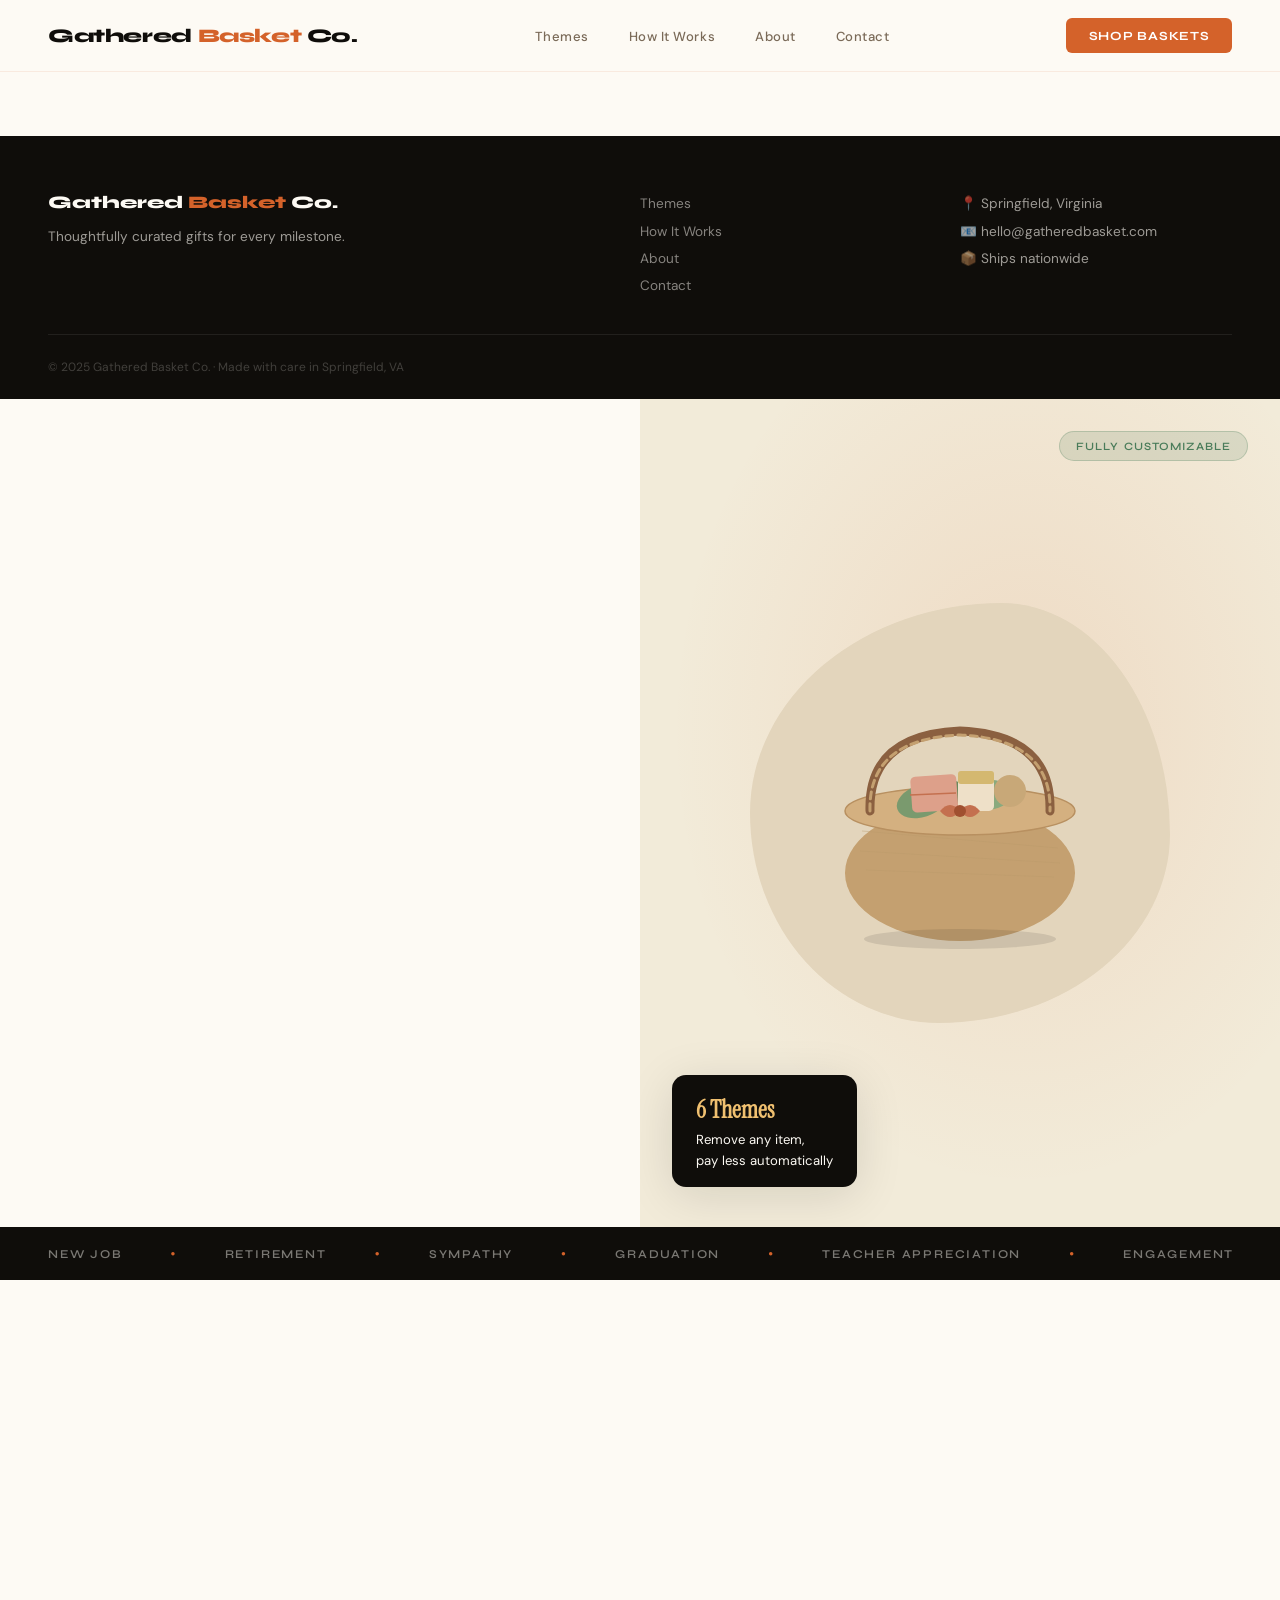
==== commit 88689bd6: "Add files via upload" ====
--- a/index.html
+++ b/index.html
@@ -3,931 +3,350 @@
 <head>
 <meta charset="UTF-8">
 <meta name="viewport" content="width=device-width, initial-scale=1.0">
-<title>The Gathered Basket Co.</title>
-<link href="https://fonts.googleapis.com/css2?family=Playfair+Display:ital,wght@0,400;0,600;1,400&family=Lora:ital,wght@0,400;0,500;1,400&family=Jost:wght@300;400;500&display=swap" rel="stylesheet">
+<title>Gathered Basket Co. — Thoughtfully Curated Gift Baskets</title>
+<link rel="stylesheet" href="shared.css">
 <style>
-  *, *::before, *::after { box-sizing: border-box; margin: 0; padding: 0; }
-
-  :root {
-    --cream: #F7F2EA;
-    --cream-dark: #EDE5D4;
-    --brown: #6B4C35;
-    --brown-light: #9B7355;
-    --brown-dark: #3E2A1A;
-    --sage: #8A9E7E;
-    --sage-light: #C4D4BB;
-    --sage-dark: #5C7051;
-    --terracotta: #C4704F;
-    --terracotta-light: #DDA08A;
-    --warm-white: #FDFAF5;
-    --text-dark: #2C1E12;
-    --text-mid: #6B5040;
-    --text-light: #9B8070;
-  }
-
-  html { scroll-behavior: smooth; }
-
-  body {
-    font-family: 'Jost', sans-serif;
-    background: var(--warm-white);
-    color: var(--text-dark);
-    overflow-x: hidden;
-  }
-
-  /* ── NAV ── */
-  nav {
-    position: fixed; top: 0; left: 0; right: 0; z-index: 100;
-    display: flex; align-items: center; justify-content: space-between;
-    padding: 1.25rem 4rem;
-    background: rgba(253, 250, 245, 0.92);
-    backdrop-filter: blur(8px);
-    border-bottom: 1px solid rgba(107, 76, 53, 0.1);
-  }
-  .nav-logo {
-    font-family: 'Playfair Display', serif;
-    font-size: 1.4rem;
-    color: var(--brown-dark);
-    letter-spacing: 0.02em;
-    text-decoration: none;
-  }
-  .nav-logo span { color: var(--terracotta); font-style: italic; }
-  .nav-links { display: flex; gap: 2.5rem; list-style: none; }
-  .nav-links a {
-    font-size: 0.8rem;
-    letter-spacing: 0.12em;
-    text-transform: uppercase;
-    color: var(--text-mid);
-    text-decoration: none;
-    transition: color 0.2s;
-  }
-  .nav-links a:hover { color: var(--terracotta); }
-  .nav-cta {
-    font-size: 0.78rem;
-    letter-spacing: 0.1em;
-    text-transform: uppercase;
-    color: var(--warm-white);
-    background: var(--brown);
-    padding: 0.65rem 1.5rem;
-    border: none; cursor: pointer;
-    border-radius: 2px;
-    text-decoration: none;
-    transition: background 0.2s;
-  }
-  .nav-cta:hover { background: var(--brown-dark); }
-
-  /* ── HERO ── */
-  #hero {
-    min-height: 100vh;
-    display: grid;
-    grid-template-columns: 1fr 1fr;
-    padding-top: 80px;
-    position: relative;
-    overflow: hidden;
-  }
-  .hero-left {
-    display: flex;
-    flex-direction: column;
-    justify-content: center;
-    padding: 5rem 3rem 5rem 4rem;
-    position: relative;
-    z-index: 2;
-  }
-  .hero-eyebrow {
-    font-size: 0.72rem;
-    letter-spacing: 0.2em;
-    text-transform: uppercase;
-    color: var(--sage-dark);
-    margin-bottom: 1.5rem;
-    display: flex;
-    align-items: center;
-    gap: 0.75rem;
-  }
-  .hero-eyebrow::before {
-    content: '';
-    display: block;
-    width: 32px; height: 1px;
-    background: var(--sage-dark);
-  }
-  .hero-h1 {
-    font-family: 'Playfair Display', serif;
-    font-size: clamp(3rem, 5vw, 4.5rem);
-    line-height: 1.12;
-    color: var(--brown-dark);
-    margin-bottom: 1.75rem;
-  }
-  .hero-h1 em {
-    font-style: italic;
-    color: var(--terracotta);
-  }
-  .hero-sub {
-    font-family: 'Lora', serif;
-    font-size: 1.05rem;
-    line-height: 1.8;
-    color: var(--text-mid);
-    max-width: 420px;
-    margin-bottom: 2.5rem;
-  }
-  .hero-actions { display: flex; gap: 1rem; align-items: center; }
-  .btn-primary {
-    font-family: 'Jost', sans-serif;
-    font-size: 0.8rem;
-    letter-spacing: 0.12em;
-    text-transform: uppercase;
-    color: var(--warm-white);
-    background: var(--terracotta);
-    padding: 1rem 2.25rem;
-    border: none; cursor: pointer; border-radius: 2px;
-    text-decoration: none;
-    transition: background 0.2s, transform 0.15s;
-  }
-  .btn-primary:hover { background: #B05A3A; transform: translateY(-1px); }
-  .btn-ghost {
-    font-family: 'Jost', sans-serif;
-    font-size: 0.8rem;
-    letter-spacing: 0.12em;
-    text-transform: uppercase;
-    color: var(--brown);
-    background: transparent;
-    padding: 1rem 1.75rem;
-    border: 1px solid var(--brown-light);
-    cursor: pointer; border-radius: 2px;
-    text-decoration: none;
-    transition: all 0.2s;
-  }
-  .btn-ghost:hover { background: var(--cream-dark); }
-
-  .hero-right {
-    position: relative;
-    background: var(--cream);
-    overflow: hidden;
-    display: flex;
-    align-items: center;
-    justify-content: center;
-  }
-  .hero-illustration {
-    width: 100%; height: 100%;
-    display: flex; align-items: center; justify-content: center;
-    padding: 3rem;
-  }
-  /* Big decorative basket SVG fill */
-  .hero-bg-circle {
-    position: absolute;
-    width: 500px; height: 500px;
-    border-radius: 50%;
-    background: var(--cream-dark);
-    top: 50%; left: 50%;
-    transform: translate(-50%, -50%);
-  }
-  .hero-badge {
-    position: absolute;
-    bottom: 2.5rem; left: -1.5rem;
-    background: var(--brown-dark);
-    color: var(--cream);
-    padding: 1rem 1.5rem;
-    border-radius: 4px;
-    font-size: 0.78rem;
-    line-height: 1.6;
-    z-index: 5;
-    box-shadow: 0 8px 32px rgba(62,42,26,0.2);
-  }
-  .hero-badge strong {
-    display: block;
-    font-family: 'Playfair Display', serif;
-    font-size: 1.6rem;
-    color: var(--terracotta-light);
-  }
-  .floating-tag {
-    position: absolute;
-    top: 2rem; right: 2rem;
-    background: var(--sage-light);
-    color: var(--sage-dark);
-    font-size: 0.72rem;
-    letter-spacing: 0.1em;
-    text-transform: uppercase;
-    padding: 0.5rem 1rem;
-    border-radius: 20px;
-    font-family: 'Jost', sans-serif;
-    z-index: 5;
-  }
-
-  .hero-basket-svg { position: relative; z-index: 3; width: 340px; height: 340px; }
-
-  /* ── SECTION SHARED ── */
-  section { padding: 6rem 4rem; }
-  .section-label {
-    font-size: 0.72rem;
-    letter-spacing: 0.2em;
-    text-transform: uppercase;
-    color: var(--sage-dark);
-    margin-bottom: 1rem;
-    display: flex; align-items: center; gap: 0.75rem;
-  }
-  .section-label::before {
-    content: '';
-    display: block;
-    width: 24px; height: 1px;
-    background: var(--sage-dark);
-  }
-  .section-title {
-    font-family: 'Playfair Display', serif;
-    font-size: clamp(2rem, 3.5vw, 3rem);
-    line-height: 1.2;
-    color: var(--brown-dark);
-    margin-bottom: 1rem;
-  }
-  .section-title em { font-style: italic; color: var(--terracotta); }
-  .section-sub {
-    font-family: 'Lora', serif;
-    font-size: 1rem;
-    line-height: 1.8;
-    color: var(--text-mid);
-    max-width: 560px;
-  }
-
-  /* ── THEMES ── */
-  #themes { background: var(--warm-white); }
-  .themes-header { margin-bottom: 3.5rem; }
-  .themes-grid {
-    display: grid;
-    grid-template-columns: repeat(3, 1fr);
-    gap: 1.5rem;
-  }
-  .theme-card {
-    background: var(--cream);
-    border-radius: 4px;
-    overflow: hidden;
-    cursor: pointer;
-    transition: transform 0.25s, box-shadow 0.25s;
-    position: relative;
-    border: 1px solid rgba(107,76,53,0.08);
-  }
-  .theme-card:hover { transform: translateY(-6px); box-shadow: 0 16px 40px rgba(62,42,26,0.12); }
-  .theme-img {
-    height: 200px;
-    display: flex; align-items: center; justify-content: center;
-    font-size: 4rem;
-    position: relative;
-    overflow: hidden;
-  }
-  .theme-img-spa { background: linear-gradient(135deg, #E8DDD4 0%, #D4C5B5 100%); }
-  .theme-img-home { background: linear-gradient(135deg, #DDE8D4 0%, #C5D4BB 100%); }
-  .theme-img-gourmet { background: linear-gradient(135deg, #E8D4C5 0%, #D4B5A0 100%); }
-  .theme-img-baby { background: linear-gradient(135deg, #D4DDE8 0%, #B5C5D4 100%); }
-  .theme-img-corporate { background: linear-gradient(135deg, #2C1E12 0%, #6B4C35 100%); }
-  .theme-img-seasonal { background: linear-gradient(135deg, #E8D4BB 0%, #C4704F 60%, #8A9E7E 100%); }
-  .theme-body { padding: 1.5rem; }
-  .theme-name {
-    font-family: 'Playfair Display', serif;
-    font-size: 1.25rem;
-    color: var(--brown-dark);
-    margin-bottom: 0.5rem;
-  }
-  .theme-desc {
-    font-size: 0.85rem;
-    line-height: 1.7;
-    color: var(--text-mid);
-    margin-bottom: 1rem;
-  }
-  .theme-price {
-    font-size: 0.78rem;
-    letter-spacing: 0.1em;
-    color: var(--text-light);
-    text-transform: uppercase;
-  }
-  .theme-price strong { color: var(--terracotta); font-size: 1rem; letter-spacing: 0; }
-  .theme-tag {
-    position: absolute;
-    top: 1rem; right: 1rem;
-    background: rgba(253,250,245,0.9);
-    color: var(--text-mid);
-    font-size: 0.68rem;
-    letter-spacing: 0.1em;
-    text-transform: uppercase;
-    padding: 0.3rem 0.7rem;
-    border-radius: 20px;
-  }
-  .theme-tag-corporate {
-    background: var(--terracotta);
-    color: white;
-  }
-  .customize-note {
-    margin-top: 3rem;
-    padding: 1.75rem 2rem;
-    background: var(--cream-dark);
-    border-left: 3px solid var(--terracotta);
-    border-radius: 0 4px 4px 0;
-    display: flex;
-    align-items: center;
-    gap: 2rem;
-    flex-wrap: wrap;
-  }
-  .customize-note-text { flex: 1; min-width: 260px; }
-  .customize-note-text h4 {
-    font-family: 'Playfair Display', serif;
-    font-size: 1.1rem;
-    color: var(--brown-dark);
-    margin-bottom: 0.4rem;
-  }
-  .customize-note-text p {
-    font-size: 0.88rem;
-    line-height: 1.7;
-    color: var(--text-mid);
-  }
-
-  /* ── HOW IT WORKS ── */
-  #how-it-works { background: var(--cream); }
-  .how-grid {
-    display: grid;
-    grid-template-columns: repeat(4, 1fr);
-    gap: 2rem;
-    margin-top: 3.5rem;
-    position: relative;
-  }
-  .how-grid::before {
-    content: '';
-    position: absolute;
-    top: 2rem; left: 2rem; right: 2rem;
-    height: 1px;
-    background: var(--cream-dark);
-    z-index: 0;
-  }
-  .how-step { position: relative; z-index: 1; }
-  .how-num {
-    width: 60px; height: 60px;
-    background: var(--warm-white);
-    border: 1px solid rgba(107,76,53,0.15);
-    border-radius: 50%;
-    display: flex; align-items: center; justify-content: center;
-    font-family: 'Playfair Display', serif;
-    font-size: 1.3rem;
-    color: var(--terracotta);
-    margin-bottom: 1.5rem;
-  }
-  .how-step h4 {
-    font-family: 'Playfair Display', serif;
-    font-size: 1.1rem;
-    color: var(--brown-dark);
-    margin-bottom: 0.6rem;
-  }
-  .how-step p {
-    font-size: 0.88rem;
-    line-height: 1.75;
-    color: var(--text-mid);
-  }
-
-  /* ── ABOUT ── */
-  #about {
-    background: var(--warm-white);
-    display: grid;
-    grid-template-columns: 1fr 1fr;
-    gap: 5rem;
-    align-items: center;
-  }
-  .about-visual {
-    background: var(--cream);
-    border-radius: 4px;
-    height: 480px;
-    display: flex;
-    align-items: center;
-    justify-content: center;
-    position: relative;
-    overflow: hidden;
-  }
-  .about-pattern {
-    position: absolute; inset: 0;
-    opacity: 0.4;
-  }
-  .about-quote {
-    position: relative; z-index: 2;
-    padding: 2.5rem;
-    text-align: center;
-  }
-  .about-quote blockquote {
-    font-family: 'Playfair Display', serif;
-    font-size: 1.5rem;
-    font-style: italic;
-    line-height: 1.6;
-    color: var(--brown-dark);
-    margin-bottom: 1rem;
-  }
-  .about-quote cite {
-    font-size: 0.78rem;
-    letter-spacing: 0.12em;
-    text-transform: uppercase;
-    color: var(--text-light);
-    font-style: normal;
-  }
-  .about-content {}
-  .about-content p {
-    font-family: 'Lora', serif;
-    font-size: 1rem;
-    line-height: 1.9;
-    color: var(--text-mid);
-    margin-bottom: 1.25rem;
-  }
-  .about-values {
-    margin-top: 2rem;
-    display: grid;
-    grid-template-columns: 1fr 1fr;
-    gap: 1rem;
-  }
-  .value-item {
-    padding: 1rem;
-    background: var(--cream);
-    border-radius: 4px;
-  }
-  .value-item h5 {
-    font-family: 'Playfair Display', serif;
-    font-size: 0.95rem;
-    color: var(--brown-dark);
-    margin-bottom: 0.3rem;
-  }
-  .value-item p {
-    font-size: 0.82rem;
-    line-height: 1.6;
-    color: var(--text-light);
-    margin-bottom: 0;
-    font-family: 'Jost', sans-serif;
-  }
-
-  /* ── CONTACT ── */
-  #contact { background: var(--brown-dark); color: var(--cream); padding: 6rem 4rem; }
-  #contact .section-label { color: var(--terracotta-light); }
-  #contact .section-label::before { background: var(--terracotta-light); }
-  #contact .section-title { color: var(--cream); }
-  #contact .section-title em { color: var(--terracotta-light); }
-  #contact .section-sub { color: rgba(237,229,212,0.7); max-width: 100%; }
-  .contact-grid {
-    display: grid;
-    grid-template-columns: 1fr 1fr;
-    gap: 5rem;
-    margin-top: 3.5rem;
-    align-items: start;
-  }
-  .contact-form { display: flex; flex-direction: column; gap: 1.25rem; }
-  .form-row { display: grid; grid-template-columns: 1fr 1fr; gap: 1rem; }
-  .form-group { display: flex; flex-direction: column; gap: 0.5rem; }
-  .form-group label {
-    font-size: 0.72rem;
-    letter-spacing: 0.15em;
-    text-transform: uppercase;
-    color: rgba(237,229,212,0.6);
-  }
-  .form-group input,
-  .form-group select,
-  .form-group textarea {
-    background: rgba(255,255,255,0.05);
-    border: 1px solid rgba(237,229,212,0.15);
-    border-radius: 2px;
-    padding: 0.85rem 1rem;
-    font-family: 'Jost', sans-serif;
-    font-size: 0.9rem;
-    color: var(--cream);
-    outline: none;
-    transition: border-color 0.2s;
-    -webkit-appearance: none;
-  }
-  .form-group input::placeholder,
-  .form-group textarea::placeholder { color: rgba(237,229,212,0.3); }
-  .form-group input:focus,
-  .form-group select:focus,
-  .form-group textarea:focus { border-color: var(--terracotta-light); }
-  .form-group select option { background: var(--brown-dark); }
-  .form-group textarea { resize: vertical; min-height: 120px; }
-  .btn-submit {
-    font-family: 'Jost', sans-serif;
-    font-size: 0.8rem;
-    letter-spacing: 0.15em;
-    text-transform: uppercase;
-    color: var(--brown-dark);
-    background: var(--terracotta-light);
-    padding: 1.1rem 2.5rem;
-    border: none; cursor: pointer; border-radius: 2px;
-    align-self: flex-start;
-    transition: background 0.2s, transform 0.15s;
-  }
-  .btn-submit:hover { background: var(--cream); transform: translateY(-1px); }
-  .contact-info { padding-top: 0.5rem; }
-  .contact-info h4 {
-    font-family: 'Playfair Display', serif;
-    font-size: 1.4rem;
-    color: var(--cream);
-    margin-bottom: 1rem;
-  }
-  .contact-info p {
-    font-size: 0.9rem;
-    line-height: 1.8;
-    color: rgba(237,229,212,0.65);
-    margin-bottom: 2rem;
-    font-family: 'Lora', serif;
-  }
-  .contact-details { display: flex; flex-direction: column; gap: 0.85rem; }
-  .contact-detail {
-    display: flex;
-    align-items: flex-start;
-    gap: 1rem;
-    font-size: 0.88rem;
-    color: rgba(237,229,212,0.7);
-  }
-  .contact-detail-icon {
-    width: 36px; height: 36px; flex-shrink: 0;
-    background: rgba(255,255,255,0.06);
-    border-radius: 50%;
-    display: flex; align-items: center; justify-content: center;
-    font-size: 1rem;
-  }
-  .contact-detail-text { padding-top: 0.5rem; line-height: 1.6; }
-  .bulk-box {
-    margin-top: 2.5rem;
-    padding: 1.5rem;
-    background: rgba(196,112,79,0.15);
-    border: 1px solid rgba(196,112,79,0.3);
-    border-radius: 4px;
-  }
-  .bulk-box h5 {
-    font-family: 'Playfair Display', serif;
-    font-size: 1rem;
-    color: var(--terracotta-light);
-    margin-bottom: 0.5rem;
-  }
-  .bulk-box p {
-    font-size: 0.82rem;
-    line-height: 1.7;
-    color: rgba(237,229,212,0.6);
-  }
-
-  /* ── FOOTER ── */
-  footer {
-    background: #1E100A;
-    color: rgba(237,229,212,0.4);
-    padding: 2rem 4rem;
-    display: flex;
-    align-items: center;
-    justify-content: space-between;
-    font-size: 0.78rem;
-    letter-spacing: 0.05em;
-  }
-  .footer-logo {
-    font-family: 'Playfair Display', serif;
-    font-size: 1rem;
-    color: rgba(237,229,212,0.6);
-  }
-  .footer-logo span { color: var(--terracotta); font-style: italic; }
-
-  /* ── ANIMATIONS ── */
-  .fade-up {
-    opacity: 0;
-    transform: translateY(28px);
-    transition: opacity 0.7s ease, transform 0.7s ease;
-  }
-  .fade-up.visible { opacity: 1; transform: translateY(0); }
-  .fade-up-delay-1 { transition-delay: 0.1s; }
-  .fade-up-delay-2 { transition-delay: 0.2s; }
-  .fade-up-delay-3 { transition-delay: 0.3s; }
-  .fade-up-delay-4 { transition-delay: 0.4s; }
+/* ── HERO ── */
+.hero {
+  min-height: calc(100vh - var(--nav-h));
+  display: grid; grid-template-columns: 1fr 1fr;
+  overflow: hidden;
+}
+.hero-left {
+  display: flex; flex-direction: column; justify-content: center;
+  padding: 5rem 3.5rem 5rem 3rem;
+}
+.hero-left h1 { margin-bottom: 1.5rem; color: var(--ink); }
+.hero-left p {
+  font-size: 1.1rem; line-height: 1.85;
+  color: var(--ink-soft); max-width: 460px; margin-bottom: 2.5rem;
+}
+.hero-actions { display: flex; gap: 1rem; flex-wrap: wrap; }
+
+.hero-right {
+  position: relative; background: var(--warm);
+  display: flex; align-items: center; justify-content: center;
+  overflow: hidden;
+}
+.hero-right::before {
+  content: '';
+  position: absolute; inset: 0;
+  background: radial-gradient(ellipse at 60% 40%, rgba(212,98,42,0.12) 0%, transparent 65%);
+}
+.hero-blob {
+  position: absolute;
+  width: 420px; height: 420px;
+  border-radius: 60% 40% 55% 45% / 50% 55% 45% 50%;
+  background: var(--warm-deep);
+  top: 50%; left: 50%; transform: translate(-50%, -50%);
+  animation: blob-morph 8s ease-in-out infinite;
+}
+@keyframes blob-morph {
+  0%,100% { border-radius: 60% 40% 55% 45% / 50% 55% 45% 50%; }
+  33% { border-radius: 45% 55% 40% 60% / 55% 45% 55% 45%; }
+  66% { border-radius: 55% 45% 60% 40% / 45% 55% 45% 55%; }
+}
+.hero-basket { position: relative; z-index: 2; }
+.hero-pill {
+  position: absolute; bottom: 2.5rem; left: 2rem; z-index: 5;
+  background: var(--ink); color: var(--canvas);
+  padding: 1rem 1.5rem; border-radius: var(--radius-lg);
+  font-size: 0.82rem; line-height: 1.6;
+  box-shadow: var(--shadow-lg);
+}
+.hero-pill strong {
+  display: block; font-family: 'Instrument Serif', serif;
+  font-size: 1.5rem; color: #F0C070;
+}
+.hero-tag {
+  position: absolute; top: 2rem; right: 2rem; z-index: 5;
+  background: rgba(74,124,90,0.15); color: var(--accent-2);
+  border: 1px solid rgba(74,124,90,0.25);
+  font-family: 'Syne', sans-serif; font-size: 0.7rem;
+  font-weight: 600; letter-spacing: 0.1em; text-transform: uppercase;
+  padding: 0.45rem 1rem; border-radius: 20px;
+}
+
+/* ── OCCASIONS STRIP ── */
+.occasions-strip {
+  background: var(--ink);
+  padding: 1.2rem 3rem;
+  display: flex; align-items: center; gap: 0;
+  overflow: hidden;
+}
+.occasions-track {
+  display: flex; gap: 3rem; align-items: center;
+  animation: ticker 28s linear infinite;
+  white-space: nowrap;
+}
+.occasions-track span {
+  font-family: 'Syne', sans-serif;
+  font-size: 0.75rem; font-weight: 600;
+  letter-spacing: 0.15em; text-transform: uppercase;
+  color: rgba(253,250,244,0.45);
+}
+.occasions-track .dot { color: var(--accent); font-size: 0.5rem; }
+@keyframes ticker { 0% { transform: translateX(0); } 100% { transform: translateX(-50%); } }
+
+/* ── FEATURES ── */
+.features-grid {
+  display: grid; grid-template-columns: repeat(3,1fr); gap: 1.5rem;
+}
+.feature-card {
+  background: var(--warm);
+  border-radius: var(--radius-lg);
+  padding: 2rem;
+  border: 1px solid rgba(212,98,42,0.08);
+  transition: transform 0.25s, box-shadow 0.25s;
+}
+.feature-card:hover { transform: translateY(-4px); box-shadow: var(--shadow-lg); }
+.feature-icon {
+  width: 48px; height: 48px;
+  background: var(--canvas);
+  border-radius: 12px;
+  display: flex; align-items: center; justify-content: center;
+  font-size: 1.4rem; margin-bottom: 1.25rem;
+  box-shadow: var(--shadow);
+}
+.feature-card h3 {
+  font-size: 1.1rem; margin-bottom: 0.6rem;
+}
+.feature-card p { font-size: 0.88rem; line-height: 1.75; color: var(--ink-soft); }
+
+/* ── THEMES PREVIEW ── */
+.themes-preview {
+  background: var(--warm);
+  padding: 5rem 3rem;
+}
+.themes-scroll {
+  display: grid; grid-template-columns: repeat(3, 1fr); gap: 1.25rem;
+  margin-top: 2.5rem;
+}
+.theme-mini {
+  background: var(--canvas);
+  border-radius: var(--radius-lg);
+  overflow: hidden;
+  border: 1px solid rgba(15,13,10,0.06);
+  cursor: pointer; text-decoration: none; color: inherit;
+  transition: transform 0.2s, box-shadow 0.2s;
+  display: block;
+}
+.theme-mini:hover { transform: translateY(-5px); box-shadow: var(--shadow-lg); }
+.theme-mini-img {
+  height: 140px;
+  display: flex; align-items: center; justify-content: center;
+  font-size: 3rem; position: relative;
+}
+.theme-mini-body { padding: 1.25rem; }
+.theme-mini-body h4 { font-size: 1.05rem; margin-bottom: 0.35rem; }
+.theme-mini-body p { font-size: 0.8rem; color: var(--ink-soft); line-height: 1.6; }
+.theme-mini-price {
+  font-family: 'Syne', sans-serif;
+  font-size: 0.75rem; font-weight: 700;
+  color: var(--accent); margin-top: 0.75rem;
+  letter-spacing: 0.04em;
+}
+
+/* ── CTA BAND ── */
+.cta-band {
+  background: var(--accent);
+  padding: 4.5rem 3rem;
+  display: flex; align-items: center; justify-content: space-between;
+  gap: 2rem; flex-wrap: wrap;
+}
+.cta-band h2 { color: var(--white); max-width: 520px; }
+.btn-white {
+  background: var(--white); color: var(--accent);
+  font-family: 'Syne', sans-serif; font-size: 0.78rem;
+  font-weight: 700; letter-spacing: 0.08em; text-transform: uppercase;
+  padding: 0.95rem 2rem; border-radius: var(--radius);
+  text-decoration: none; white-space: nowrap;
+  transition: all 0.2s;
+}
+.btn-white:hover { background: var(--warm); transform: translateY(-2px); }
+
+@media(max-width:900px){
+  .hero { grid-template-columns: 1fr; min-height: auto; }
+  .hero-right { height: 380px; }
+  .themes-scroll { grid-template-columns: repeat(2,1fr); }
+  .features-grid { grid-template-columns: 1fr; }
+}
+@media(max-width:600px){
+  .themes-scroll { grid-template-columns: 1fr; }
+  .cta-band { flex-direction: column; text-align: center; }
+}
 </style>
 </head>
 <body>
-
-<!-- NAV -->
-<nav>
-  <a href="#" class="nav-logo">The Gathered <span>Basket</span> Co.</a>
-  <ul class="nav-links">
-    <li><a href="#themes">Themes</a></li>
-    <li><a href="#how-it-works">How It Works</a></li>
-    <li><a href="#about">About</a></li>
-    <li><a href="#contact">Contact</a></li>
-  </ul>
-  <a href="#contact" class="nav-cta">Order Now</a>
-</nav>
+<script src="_shared.js"></script>
 
 <!-- HERO -->
-<section id="hero">
+<section class="hero">
   <div class="hero-left">
-    <div class="hero-eyebrow">Thoughtfully curated gift baskets</div>
-    <h1 class="hero-h1">
-      Gifts that feel like<br>
-      a warm <em>embrace</em>
-    </h1>
-    <p class="hero-sub">
-      Handcrafted themed baskets for every occasion — built around what matters most. 
-      Remove what you don't need for a perfectly tailored gift at a better price.
-    </p>
-    <div class="hero-actions">
-      <a href="#themes" class="btn-primary">Browse Themes</a>
-      <a href="#contact" class="btn-ghost">Corporate Orders</a>
+    <div class="eyebrow fade-up">Gifts that actually mean something</div>
+    <h1 class="fade-up delay-1">Every milestone deserves a <em>perfect</em> gift</h1>
+    <p class="fade-up delay-2">Handcrafted themed baskets for life's biggest moments — new jobs, retirements, graduations, and more. Build it your way: remove what you don't need, pay less.</p>
+    <div class="hero-actions fade-up delay-3">
+      <a href="themes.html" class="btn btn-fill">Browse All Themes</a>
+      <a href="how-it-works.html" class="btn btn-outline">How It Works</a>
     </div>
   </div>
   <div class="hero-right">
-    <div class="hero-bg-circle"></div>
-    <div class="floating-tag">Fully customizable</div>
-    <svg class="hero-basket-svg" viewBox="0 0 340 340" fill="none" xmlns="http://www.w3.org/2000/svg">
-      <!-- Basket weave body -->
-      <ellipse cx="170" cy="230" rx="130" ry="80" fill="#C4A882"/>
-      <ellipse cx="170" cy="230" rx="130" ry="80" fill="url(#weave)" opacity="0.6"/>
-      <!-- Basket rim -->
-      <ellipse cx="170" cy="165" rx="130" ry="28" fill="#B8986A"/>
-      <ellipse cx="170" cy="160" rx="130" ry="28" fill="#C4A882"/>
-      <ellipse cx="170" cy="158" rx="125" ry="22" fill="#D4B888" stroke="#B8986A" stroke-width="2"/>
-      <!-- Handle -->
-      <path d="M80 158 Q80 80 170 80 Q260 80 260 158" stroke="#8B6B45" stroke-width="10" fill="none" stroke-linecap="round"/>
-      <path d="M80 158 Q80 84 170 84 Q260 84 260 158" stroke="#C4A882" stroke-width="4" fill="none" stroke-linecap="round" stroke-dasharray="8 6"/>
-      <!-- Contents peeking out -->
-      <!-- Greenery -->
-      <ellipse cx="130" cy="148" rx="28" ry="18" fill="#8A9E7E" transform="rotate(-15 130 148)"/>
-      <ellipse cx="155" cy="140" rx="22" ry="14" fill="#7A8E6E" transform="rotate(10 155 140)"/>
-      <ellipse cx="200" cy="142" rx="26" ry="16" fill="#9AAE8E" transform="rotate(-8 200 142)"/>
-      <!-- Pink wrapped item -->
-      <rect x="115" y="125" width="50" height="38" rx="4" fill="#DDA08A" transform="rotate(-5 115 125)"/>
-      <rect x="115" y="125" width="50" height="38" rx="4" fill="none" stroke="#C4704F" stroke-width="1.5" transform="rotate(-5 115 125)"/>
-      <!-- Cream jar -->
-      <rect x="168" y="118" width="38" height="44" rx="5" fill="#F0E6D2"/>
-      <rect x="168" y="118" width="38" height="14" rx="3" fill="#E0C898"/>
-      <!-- Ribbon on jar -->
-      <path d="M168 132 Q187 128 206 132" stroke="#C4704F" stroke-width="2" fill="none"/>
-      <!-- Small round item -->
-      <circle cx="218" cy="138" r="18" fill="#C8B08A"/>
-      <circle cx="218" cy="138" r="18" fill="none" stroke="#B09070" stroke-width="1.5"/>
-      <!-- Bow on basket -->
-      <path d="M145 158 Q155 145 165 158 Q155 171 145 158Z" fill="#C4704F"/>
-      <path d="M195 158 Q185 145 175 158 Q185 171 195 158Z" fill="#C4704F"/>
-      <circle cx="170" cy="158" r="7" fill="#B05A3A"/>
-      <!-- Basket weave lines -->
-      <line x1="60" y1="180" x2="280" y2="200" stroke="#B8986A" stroke-width="1" opacity="0.5"/>
-      <line x1="58" y1="200" x2="282" y2="215" stroke="#B8986A" stroke-width="1" opacity="0.5"/>
-      <line x1="65" y1="220" x2="275" y2="228" stroke="#B8986A" stroke-width="1" opacity="0.5"/>
-      <line x1="100" y1="165" x2="95" y2="305" stroke="#B8986A" stroke-width="1" opacity="0.4"/>
-      <line x1="130" y1="160" x2="128" y2="308" stroke="#B8986A" stroke-width="1" opacity="0.4"/>
-      <line x1="160" y1="158" x2="160" y2="310" stroke="#B8986A" stroke-width="1" opacity="0.4"/>
-      <line x1="190" y1="158" x2="192" y2="308" stroke="#B8986A" stroke-width="1" opacity="0.4"/>
-      <line x1="220" y1="160" x2="225" y2="305" stroke="#B8986A" stroke-width="1" opacity="0.4"/>
-      <line x1="245" y1="167" x2="252" y2="295" stroke="#B8986A" stroke-width="1" opacity="0.4"/>
-      <!-- Shadow under basket -->
-      <ellipse cx="170" cy="308" rx="110" ry="12" fill="rgba(62,42,26,0.12)"/>
+    <div class="hero-blob"></div>
+    <div class="hero-tag">Fully Customizable</div>
+    <svg class="hero-basket" width="300" height="300" viewBox="0 0 300 300" fill="none" xmlns="http://www.w3.org/2000/svg">
+      <ellipse cx="150" cy="210" rx="115" ry="68" fill="#C4A070"/>
+      <ellipse cx="150" cy="148" rx="115" ry="24" fill="#D4B080" stroke="#B89060" stroke-width="1.5"/>
+      <path d="M60 148 Q58 72 150 68 Q242 72 240 148" stroke="#8B6040" stroke-width="9" fill="none" stroke-linecap="round"/>
+      <path d="M60 148 Q58 76 150 72 Q242 76 240 148" stroke="#C4A070" stroke-width="3" fill="none" stroke-linecap="round" stroke-dasharray="7 5"/>
+      <!-- greenery -->
+      <ellipse cx="112" cy="138" rx="26" ry="16" fill="#7A9A6E" transform="rotate(-18 112 138)"/>
+      <ellipse cx="140" cy="130" rx="20" ry="13" fill="#6A8A5E" transform="rotate(8 140 130)"/>
+      <ellipse cx="178" cy="132" rx="24" ry="15" fill="#8AAA7E" transform="rotate(-6 178 132)"/>
+      <!-- wrapped item -->
+      <rect x="100" y="114" width="46" height="36" rx="5" fill="#DDA08A" transform="rotate(-4 100 114)"/>
+      <line x1="100" y1="132" x2="146" y2="130" stroke="#C4704F" stroke-width="1.5"/>
+      <!-- jar -->
+      <rect x="148" y="108" width="36" height="40" rx="5" fill="#EEE0C8"/>
+      <rect x="148" y="108" width="36" height="13" rx="3" fill="#D4B870"/>
+      <!-- round item -->
+      <circle cx="200" cy="128" r="16" fill="#C8A878"/>
+      <!-- bow -->
+      <path d="M130 148 Q140 136 150 148 Q140 160 130 148Z" fill="#C4704F"/>
+      <path d="M170 148 Q160 136 150 148 Q160 160 170 148Z" fill="#C4704F"/>
+      <circle cx="150" cy="148" r="6" fill="#A05030"/>
+      <!-- weave lines -->
+      <line x1="52" y1="168" x2="248" y2="185" stroke="#B8986A" stroke-width="0.8" opacity="0.5"/>
+      <line x1="50" y1="188" x2="250" y2="200" stroke="#B8986A" stroke-width="0.8" opacity="0.5"/>
+      <line x1="56" y1="207" x2="244" y2="214" stroke="#B8986A" stroke-width="0.8" opacity="0.5"/>
+      <ellipse cx="150" cy="276" rx="96" ry="10" fill="rgba(15,13,10,0.1)"/>
     </svg>
-    <div class="hero-badge">
-      <strong>100%</strong>
-      Customizable — remove<br>any item for a discount
+    <div class="hero-pill">
+      <strong>6 Themes</strong>
+      Remove any item,<br>pay less automatically
     </div>
   </div>
 </section>
 
-<!-- THEMES -->
-<section id="themes">
-  <div class="themes-header">
-    <div class="section-label fade-up">Our collections</div>
-    <h2 class="section-title fade-up fade-up-delay-1">Every occasion,<br>a <em>perfect</em> theme</h2>
-    <p class="section-sub fade-up fade-up-delay-2">Six curated collections built around what people actually love — each with thoughtfully selected items you can keep, swap, or remove.</p>
-  </div>
-  <div class="themes-grid">
-    <div class="theme-card fade-up">
-      <div class="theme-img theme-img-spa">🛁</div>
-      <div class="theme-body">
-        <h3 class="theme-name">Spa & Unwind</h3>
-        <p class="theme-desc">Bath salts, candles, face masks, herbal teas, and a silk eye mask. For the person who deserves a full reset.</p>
-        <div class="theme-price">Starting at <strong>$58</strong></div>
+<!-- TICKER -->
+<div class="occasions-strip">
+  <div class="occasions-track" id="ticker">
+    <span>New Job</span><span class="dot">●</span>
+    <span>Retirement</span><span class="dot">●</span>
+    <span>Sympathy</span><span class="dot">●</span>
+    <span>Graduation</span><span class="dot">●</span>
+    <span>Teacher Appreciation</span><span class="dot">●</span>
+    <span>Engagement</span><span class="dot">●</span>
+    <span>New Job</span><span class="dot">●</span>
+    <span>Retirement</span><span class="dot">●</span>
+    <span>Sympathy</span><span class="dot">●</span>
+    <span>Graduation</span><span class="dot">●</span>
+    <span>Teacher Appreciation</span><span class="dot">●</span>
+    <span>Engagement</span><span class="dot">●</span>
+  </div>
+</div>
+
+<!-- FEATURES -->
+<section class="section">
+  <div class="container">
+    <div class="section-head">
+      <div class="eyebrow fade-up">Why Gathered Basket</div>
+      <h2 class="fade-up delay-1">Gifting done <em>differently</em></h2>
+    </div>
+    <div class="features-grid">
+      <div class="feature-card fade-up">
+        <div class="feature-icon">🎯</div>
+        <h3>Occasion-first themes</h3>
+        <p>Every basket is built around a specific life moment — not a generic "assortment." The items actually make sense together.</p>
       </div>
-    </div>
-    <div class="theme-card fade-up fade-up-delay-1">
-      <div class="theme-img theme-img-home">🌿</div>
-      <div class="theme-body">
-        <h3 class="theme-name">Home & Hearth</h3>
-        <p class="theme-desc">Artisan jam, local honey, cozy socks, a small succulent, and a hand-poured soy candle. Made to feel like home.</p>
-        <div class="theme-price">Starting at <strong>$65</strong></div>
+      <div class="feature-card fade-up delay-1">
+        <div class="feature-icon">✂️</div>
+        <h3>Remove &amp; save</h3>
+        <p>Don't want everything? Take out what doesn't fit and the price drops automatically. No waste, no fluff.</p>
       </div>
-    </div>
-    <div class="theme-card fade-up fade-up-delay-2">
-      <div class="theme-img theme-img-gourmet">🧀</div>
-      <div class="theme-body">
-        <h3 class="theme-name">Gourmet Pantry</h3>
-        <p class="theme-desc">Aged crackers, imported cheese, charcuterie, olives, and a bottle of wine or sparkling cider. For the food lover.</p>
-        <div class="theme-price">Starting at <strong>$75</strong></div>
+      <div class="feature-card fade-up delay-2">
+        <div class="feature-icon">📦</div>
+        <h3>Ships everywhere</h3>
+        <p>Nationwide shipping with real tracking. Or swing by Springfield, VA for local pickup. Free shipping over $120.</p>
       </div>
     </div>
-    <div class="theme-card fade-up fade-up-delay-1">
-      <div class="theme-img theme-img-baby">🍼</div>
-      <div class="theme-body">
-        <h3 class="theme-name">New Arrival</h3>
-        <p class="theme-desc">Organic swaddle, wooden rattle, baby lotion, muslin cloths, and a sweet gift for the parents too.</p>
-        <div class="theme-price">Starting at <strong>$80</strong></div>
-      </div>
-    </div>
-    <div class="theme-card fade-up fade-up-delay-2">
-      <div class="theme-img theme-img-corporate">
-        <span style="font-size:3rem;">💼</span>
-      </div>
-      <div class="theme-body">
-        <h3 class="theme-name" style="color:var(--cream);">Executive Welcome</h3>
-        <p class="theme-desc" style="color:rgba(237,229,212,0.65);">Branded or unbranded — notebooks, premium coffee, snacks, and a personal note. Ideal for onboarding and client gifting.</p>
-        <div class="theme-price" style="color:rgba(237,229,212,0.5);">Starting at <strong style="color:var(--terracotta-light)">$90</strong></div>
-      </div>
-      <div class="theme-tag theme-tag-corporate">Popular</div>
-    </div>
-    <div class="theme-card fade-up fade-up-delay-3">
-      <div class="theme-img theme-img-seasonal">🍂</div>
-      <div class="theme-body">
-        <h3 class="theme-name">Seasonal Rotation</h3>
-        <p class="theme-desc">Changes with the season — fall spices, winter warmers, spring florals, summer refreshers. Always timely, always fresh.</p>
-        <div class="theme-price">Starting at <strong>$62</strong></div>
-      </div>
-    </div>
-  </div>
-  <div class="customize-note fade-up">
-    <div class="customize-note-text">
-      <h4>Don't want everything in the basket? That's fine — and you'll pay less for it.</h4>
-      <p>Every item in every theme can be excluded at checkout. Remove what doesn't fit, and we'll deduct it from your total automatically. No awkward substitutions, no filler.</p>
-    </div>
-    <a href="#contact" class="btn-primary">Start Customizing</a>
   </div>
 </section>
 
-<!-- HOW IT WORKS -->
-<section id="how-it-works">
-  <div class="section-label fade-up">Simple process</div>
-  <h2 class="section-title fade-up fade-up-delay-1">Ready in <em>four steps</em></h2>
-  <p class="section-sub fade-up fade-up-delay-2">Whether you're ordering one basket or a hundred, the process is the same — easy, transparent, and built around what you actually want.</p>
-  <div class="how-grid">
-    <div class="how-step fade-up">
-      <div class="how-num">01</div>
-      <h4>Pick your theme</h4>
-      <p>Browse our six curated collections and choose the one that fits the occasion — or tell us what you need and we'll suggest one.</p>
-    </div>
-    <div class="how-step fade-up fade-up-delay-1">
-      <div class="how-num">02</div>
-      <h4>Customize it</h4>
-      <p>Remove any items you don't want and see the price adjust in real time. Every exclusion comes off the total — no hidden fees.</p>
-    </div>
-    <div class="how-step fade-up fade-up-delay-2">
-      <div class="how-num">03</div>
-      <h4>Add a personal touch</h4>
-      <p>Include a handwritten note, custom ribbon color, or branded insert for corporate orders. Small details make a big difference.</p>
-    </div>
-    <div class="how-step fade-up fade-up-delay-3">
-      <div class="how-num">04</div>
-      <h4>We handle the rest</h4>
-      <p>We assemble, wrap, and ship directly to your recipient — or prepare for local pickup. Tracking included on every order.</p>
-    </div>
-  </div>
-</section>
-
-<!-- ABOUT -->
-<section id="about">
-  <div class="about-visual fade-up">
-    <svg class="about-pattern" viewBox="0 0 400 480" preserveAspectRatio="xMidYMid slice">
-      <defs>
-        <pattern id="dots" x="0" y="0" width="24" height="24" patternUnits="userSpaceOnUse">
-          <circle cx="3" cy="3" r="1.5" fill="#C4A882"/>
-        </pattern>
-      </defs>
-      <rect width="400" height="480" fill="url(#dots)"/>
-    </svg>
-    <div class="about-quote">
-      <blockquote>"A gift isn't about the price tag — it's about showing someone you paid attention."</blockquote>
-      <cite>— The Gathered Basket Co.</cite>
-    </div>
-  </div>
-  <div class="about-content">
-    <div class="section-label fade-up">Our story</div>
-    <h2 class="section-title fade-up fade-up-delay-1">Gifting that<br>actually <em>means something</em></h2>
-    <p class="fade-up fade-up-delay-2">We started The Gathered Basket Co. because we were tired of generic gift sets full of things people don't use. Waxy chocolates. Cheap candles. That weird cheese spread nobody asked for.</p>
-    <p class="fade-up fade-up-delay-2">So we built something different — themed baskets with items that are genuinely good, paired with the freedom to remove what doesn't fit. The result is a gift that feels like it was made for the person receiving it. Because it was.</p>
-    <div class="about-values fade-up fade-up-delay-3">
-      <div class="value-item">
-        <h5>Transparent pricing</h5>
-        <p>Remove an item, see the price drop. Always.</p>
-      </div>
-      <div class="value-item">
-        <h5>Curated with care</h5>
-        <p>Every item in every basket earns its place.</p>
-      </div>
-      <div class="value-item">
-        <h5>Local first</h5>
-        <p>We source from small makers wherever we can.</p>
-      </div>
-      <div class="value-item">
-        <h5>Built for business too</h5>
-        <p>Bulk corporate orders handled with ease.</p>
-      </div>
-    </div>
-  </div>
-</section>
-
-<!-- CONTACT -->
-<section id="contact">
-  <div class="section-label">Get in touch</div>
-  <h2 class="section-title">Ready to send something <em>special?</em></h2>
-  <p class="section-sub">Tell us about your order — one basket or five hundred. We'll get back to you within one business day.</p>
-  <div class="contact-grid">
-    <form class="contact-form" onsubmit="handleSubmit(event)">
-      <div class="form-row">
-        <div class="form-group">
-          <label>First name</label>
-          <input type="text" placeholder="Jane">
-        </div>
-        <div class="form-group">
-          <label>Last name</label>
-          <input type="text" placeholder="Smith">
-        </div>
-      </div>
-      <div class="form-group">
-        <label>Email address</label>
-        <input type="email" placeholder="jane@company.com">
-      </div>
-      <div class="form-group">
-        <label>Order type</label>
-        <select>
-          <option value="" disabled selected>Select one...</option>
-          <option>Personal gift (1–3 baskets)</option>
-          <option>Small batch (4–19 baskets)</option>
-          <option>Corporate / bulk (20+ baskets)</option>
-          <option>Just browsing / question</option>
-        </select>
-      </div>
-      <div class="form-group">
-        <label>Theme interest</label>
-        <select>
-          <option value="" disabled selected>Which theme?</option>
-          <option>Spa & Unwind</option>
-          <option>Home & Hearth</option>
-          <option>Gourmet Pantry</option>
-          <option>New Arrival</option>
-          <option>Executive Welcome</option>
-          <option>Seasonal Rotation</option>
-          <option>Not sure yet</option>
-        </select>
-      </div>
-      <div class="form-group">
-        <label>Message</label>
-        <textarea placeholder="Tell us about the occasion, quantity, any customization ideas, or just say hello..."></textarea>
-      </div>
-      <button type="submit" class="btn-submit">Send Message →</button>
-    </form>
-    <div class="contact-info">
-      <h4>We'd love to hear from you.</h4>
-      <p>Whether you're sending a single thank-you basket or setting up a quarterly corporate gifting program, we'll make it easy. Just reach out and we'll take it from there.</p>
-      <div class="contact-details">
-        <div class="contact-detail">
-          <div class="contact-detail-icon">📍</div>
-          <div class="contact-detail-text">Springfield, Virginia<br>Local pickup available</div>
-        </div>
-        <div class="contact-detail">
-          <div class="contact-detail-icon">📧</div>
-          <div class="contact-detail-text">hello@gatheredbasket.com<br>We reply within 1 business day</div>
-        </div>
-        <div class="contact-detail">
-          <div class="contact-detail-icon">📦</div>
-          <div class="contact-detail-text">Ships nationwide<br>Free shipping on orders over $120</div>
-        </div>
-      </div>
-      <div class="bulk-box">
-        <h5>Corporate & Bulk Orders</h5>
-        <p>Need 20+ baskets? We offer volume pricing, custom branding inserts, branded ribbon, and dedicated account support. Great for client gifts, employee onboarding, and holiday programs.</p>
-      </div>
-    </div>
-  </div>
-</section>
-
-<!-- FOOTER -->
-<footer>
-  <div class="footer-logo">The Gathered <span>Basket</span> Co.</div>
-  <div>© 2025 · Thoughtfully made in Springfield, VA</div>
-  <div>hello@gatheredbasket.com</div>
-</footer>
+<!-- THEMES PREVIEW -->
+<div class="themes-preview">
+  <div class="container">
+    <div class="section-head">
+      <div class="eyebrow fade-up">Our collections</div>
+      <h2 class="fade-up delay-1">Six themes, <em>endless</em> combinations</h2>
+      <p style="color:var(--ink-soft);font-size:1rem;line-height:1.8;max-width:500px;margin-top:0.75rem;" class="fade-up delay-2">Each theme is thoughtfully stocked — and fully customizable. Tap any basket to start building yours.</p>
+    </div>
+    <div class="themes-scroll">
+      <a href="customize.html" class="theme-mini fade-up">
+        <div class="theme-mini-img" style="background:linear-gradient(135deg,#E8E0D4,#D0C4B0)">💼</div>
+        <div class="theme-mini-body">
+          <h4>New Job</h4>
+          <p>Kick off a new chapter right — planners, snacks, a motivational pick-me-up.</p>
+          <div class="theme-mini-price">From $65 · Customize →</div>
+        </div>
+      </a>
+      <a href="themes.html#retirement" class="theme-mini fade-up delay-1">
+        <div class="theme-mini-img" style="background:linear-gradient(135deg,#E0D8C8,#C8B898)">🌅</div>
+        <div class="theme-mini-body">
+          <h4>Retirement</h4>
+          <p>Celebrate the next great adventure — relaxation, hobbies, and something special.</p>
+          <div class="theme-mini-price">From $75</div>
+        </div>
+      </a>
+      <a href="themes.html#sympathy" class="theme-mini fade-up delay-2">
+        <div class="theme-mini-img" style="background:linear-gradient(135deg,#DDE0D8,#C8CCC4)">🕊️</div>
+        <div class="theme-mini-body">
+          <h4>Sympathy</h4>
+          <p>A gentle, comforting collection for those who need to feel held.</p>
+          <div class="theme-mini-price">From $60</div>
+        </div>
+      </a>
+      <a href="themes.html#graduation" class="theme-mini fade-up delay-1">
+        <div class="theme-mini-img" style="background:linear-gradient(135deg,#E8DCC8,#D4C4A0)">🎓</div>
+        <div class="theme-mini-body">
+          <h4>Graduation</h4>
+          <p>For the grad ready to take on the world — practical, fun, and celebratory.</p>
+          <div class="theme-mini-price">From $70</div>
+        </div>
+      </a>
+      <a href="themes.html#teacher" class="theme-mini fade-up delay-2">
+        <div class="theme-mini-img" style="background:linear-gradient(135deg,#D8E4D4,#C0D0BC)">🍎</div>
+        <div class="theme-mini-body">
+          <h4>Teacher Gift</h4>
+          <p>End-of-year appreciation for the teachers who show up every single day.</p>
+          <div class="theme-mini-price">From $55</div>
+        </div>
+      </a>
+      <a href="themes.html#engagement" class="theme-mini fade-up delay-3">
+        <div class="theme-mini-img" style="background:linear-gradient(135deg,#EED8D0,#D8B8B0)">💍</div>
+        <div class="theme-mini-body">
+          <h4>Engagement</h4>
+          <p>Toast the couple-to-be with something as special as the moment itself.</p>
+          <div class="theme-mini-price">From $85</div>
+        </div>
+      </a>
+    </div>
+    <div style="text-align:center;margin-top:2.5rem;" class="fade-up">
+      <a href="themes.html" class="btn btn-outline">View All Themes & Details</a>
+    </div>
+  </div>
+</div>
+
+<!-- CTA BAND -->
+<div class="cta-band">
+  <h2 class="fade-up">Ready to send something <em style="color:rgba(255,255,255,0.7)">they'll remember?</em></h2>
+  <a href="themes.html" class="btn-white fade-up delay-1">Build Your Basket →</a>
+</div>
 
 <script>
-  // Intersection observer for fade-up animations
-  const observer = new IntersectionObserver((entries) => {
-    entries.forEach(entry => {
-      if (entry.isIntersecting) {
-        entry.target.classList.add('visible');
-      }
-    });
-  }, { threshold: 0.12 });
-
-  document.querySelectorAll('.fade-up').forEach(el => observer.observe(el));
-
-  // Smooth nav highlight
-  const sections = document.querySelectorAll('section[id]');
-  const navLinks = document.querySelectorAll('.nav-links a');
   window.addEventListener('scroll', () => {
-    let current = '';
-    sections.forEach(s => {
-      if (window.scrollY >= s.offsetTop - 120) current = s.id;
-    });
-    navLinks.forEach(a => {
-      a.style.color = a.getAttribute('href') === '#' + current ? 'var(--terracotta)' : '';
-    });
+    document.getElementById('main-nav').classList.toggle('scrolled', window.scrollY > 20);
   });
-
-  // Form submit
-  function handleSubmit(e) {
-    e.preventDefault();
-    const btn = e.target.querySelector('.btn-submit');
-    btn.textContent = 'Message sent ✓';
-    btn.style.background = 'var(--sage-light)';
-    btn.style.color = 'var(--sage-dark)';
-    btn.disabled = true;
-  }
 </script>
 </body>
 </html>
--- a/shared.css
+++ b/shared.css
@@ -0,0 +1,217 @@
+/* ── GATHERED BASKET CO. — SHARED STYLES ── */
+@import url('https://fonts.googleapis.com/css2?family=Syne:wght@400;500;600;700;800&family=Instrument+Serif:ital@0;1&family=DM+Sans:ital,wght@0,300;0,400;0,500;1,300&display=swap');
+
+*, *::before, *::after { box-sizing: border-box; margin: 0; padding: 0; }
+
+:root {
+  --ink:       #0F0D0A;
+  --ink-mid:   #3A3028;
+  --ink-soft:  #7A6A58;
+  --canvas:    #FDFAF4;
+  --warm:      #F2EBD9;
+  --warm-deep: #E3D5BC;
+  --accent:    #D4622A;
+  --accent-2:  #4A7C5A;
+  --accent-3:  #C9A84C;
+  --muted:     #F7F0E4;
+  --white:     #FFFFFF;
+  --radius:    6px;
+  --radius-lg: 14px;
+  --nav-h:     72px;
+  --shadow:    0 2px 20px rgba(15,13,10,0.07);
+  --shadow-lg: 0 8px 48px rgba(15,13,10,0.12);
+}
+
+html { scroll-behavior: smooth; font-size: 16px; }
+
+body {
+  font-family: 'DM Sans', sans-serif;
+  background: var(--canvas);
+  color: var(--ink);
+  overflow-x: hidden;
+  padding-top: var(--nav-h);
+}
+
+/* ── NAV ── */
+#main-nav {
+  position: fixed; top: 0; left: 0; right: 0;
+  height: var(--nav-h); z-index: 200;
+  display: flex; align-items: center; justify-content: space-between;
+  padding: 0 3rem;
+  background: rgba(253,250,244,0.94);
+  backdrop-filter: blur(12px);
+  border-bottom: 1px solid rgba(212,98,42,0.1);
+  transition: box-shadow 0.3s;
+}
+#main-nav.scrolled { box-shadow: var(--shadow); }
+
+.nav-logo {
+  font-family: 'Syne', sans-serif;
+  font-weight: 800;
+  font-size: 1.2rem;
+  letter-spacing: -0.02em;
+  color: var(--ink);
+  text-decoration: none;
+}
+.nav-logo span { color: var(--accent); }
+
+.nav-links {
+  display: flex; gap: 2.5rem; list-style: none;
+  align-items: center;
+}
+.nav-links a {
+  font-size: 0.82rem;
+  font-weight: 500;
+  letter-spacing: 0.04em;
+  color: var(--ink-soft);
+  text-decoration: none;
+  position: relative;
+  padding-bottom: 2px;
+  transition: color 0.2s;
+}
+.nav-links a::after {
+  content: '';
+  position: absolute; bottom: -2px; left: 0; right: 100%;
+  height: 1.5px; background: var(--accent);
+  transition: right 0.25s ease;
+}
+.nav-links a:hover, .nav-links a.active { color: var(--accent); }
+.nav-links a:hover::after, .nav-links a.active::after { right: 0; }
+
+.nav-cta {
+  font-family: 'Syne', sans-serif;
+  font-size: 0.78rem;
+  font-weight: 700;
+  letter-spacing: 0.06em;
+  text-transform: uppercase;
+  color: var(--white);
+  background: var(--accent);
+  padding: 0.6rem 1.4rem;
+  border-radius: var(--radius);
+  text-decoration: none;
+  transition: background 0.2s, transform 0.15s;
+}
+.nav-cta:hover { background: #B8521F; transform: translateY(-1px); }
+
+.nav-hamburger {
+  display: none;
+  flex-direction: column; gap: 5px;
+  background: none; border: none; cursor: pointer; padding: 4px;
+}
+.nav-hamburger span {
+  display: block; width: 22px; height: 2px;
+  background: var(--ink); border-radius: 2px;
+  transition: all 0.2s;
+}
+
+/* ── TYPOGRAPHY ── */
+h1, h2, h3 { font-family: 'Instrument Serif', serif; line-height: 1.15; }
+h1 { font-size: clamp(2.8rem, 6vw, 5rem); }
+h2 { font-size: clamp(2rem, 4vw, 3.2rem); }
+h3 { font-size: clamp(1.2rem, 2vw, 1.6rem); }
+
+em { font-style: italic; color: var(--accent); }
+.eyebrow {
+  font-family: 'Syne', sans-serif;
+  font-size: 0.7rem; font-weight: 600;
+  letter-spacing: 0.2em; text-transform: uppercase;
+  color: var(--accent-2);
+  display: flex; align-items: center; gap: 10px;
+  margin-bottom: 1rem;
+}
+.eyebrow::before { content: ''; width: 28px; height: 1px; background: currentColor; }
+
+/* ── BUTTONS ── */
+.btn {
+  display: inline-flex; align-items: center; gap: 8px;
+  font-family: 'Syne', sans-serif;
+  font-size: 0.78rem; font-weight: 700;
+  letter-spacing: 0.08em; text-transform: uppercase;
+  text-decoration: none; border: none; cursor: pointer;
+  border-radius: var(--radius);
+  padding: 0.85rem 1.8rem;
+  transition: all 0.2s;
+}
+.btn-fill { background: var(--accent); color: var(--white); }
+.btn-fill:hover { background: #B8521F; transform: translateY(-2px); box-shadow: 0 6px 20px rgba(212,98,42,0.3); }
+.btn-outline { background: transparent; color: var(--ink); border: 1.5px solid var(--ink-mid); }
+.btn-outline:hover { background: var(--warm); border-color: var(--accent); color: var(--accent); }
+.btn-light { background: var(--warm); color: var(--ink); }
+.btn-light:hover { background: var(--warm-deep); transform: translateY(-1px); }
+
+/* ── PAGE HEADER ── */
+.page-header {
+  padding: 5rem 3rem 4rem;
+  max-width: 760px;
+}
+.page-header h1 { margin-bottom: 1rem; }
+.page-header p {
+  font-size: 1.1rem; line-height: 1.8;
+  color: var(--ink-soft); max-width: 560px;
+}
+
+/* ── SECTION ── */
+.section { padding: 5rem 3rem; }
+.section-sm { padding: 3.5rem 3rem; }
+.container { max-width: 1200px; margin: 0 auto; }
+.section-head { margin-bottom: 3rem; }
+
+/* ── FADE ANIMATION ── */
+.fade-up {
+  opacity: 0; transform: translateY(24px);
+  transition: opacity 0.65s ease, transform 0.65s ease;
+}
+.fade-up.visible { opacity: 1; transform: none; }
+.delay-1 { transition-delay: 0.1s; }
+.delay-2 { transition-delay: 0.2s; }
+.delay-3 { transition-delay: 0.3s; }
+.delay-4 { transition-delay: 0.4s; }
+.delay-5 { transition-delay: 0.5s; }
+
+/* ── FOOTER ── */
+footer {
+  background: var(--ink);
+  color: rgba(253,250,244,0.6);
+  padding: 3.5rem 3rem 1.5rem;
+  margin-top: 4rem;
+}
+.footer-inner {
+  display: grid; grid-template-columns: 2fr 1fr 1fr;
+  gap: 3rem; padding-bottom: 2.5rem;
+  border-bottom: 1px solid rgba(255,255,255,0.08);
+  margin-bottom: 1.5rem;
+}
+.footer-logo {
+  font-family: 'Syne', sans-serif;
+  font-weight: 800; font-size: 1.1rem;
+  color: var(--canvas); margin-bottom: 0.75rem;
+}
+.footer-logo span { color: var(--accent); }
+.footer-brand p { font-size: 0.85rem; line-height: 1.7; }
+.footer-links { display: flex; flex-direction: column; gap: 0.65rem; padding-top: 0.2rem; }
+.footer-links a {
+  font-size: 0.85rem; color: rgba(253,250,244,0.5);
+  text-decoration: none; transition: color 0.2s;
+}
+.footer-links a:hover { color: var(--canvas); }
+.footer-contact { display: flex; flex-direction: column; gap: 0.65rem; padding-top: 0.2rem; font-size: 0.85rem; }
+.footer-bottom { font-size: 0.75rem; opacity: 0.35; }
+
+/* ── RESPONSIVE ── */
+@media (max-width: 768px) {
+  #main-nav { padding: 0 1.5rem; }
+  .nav-links {
+    display: none; flex-direction: column;
+    position: absolute; top: var(--nav-h); left: 0; right: 0;
+    background: var(--canvas);
+    padding: 1.5rem; gap: 1.25rem;
+    border-bottom: 1px solid var(--warm-deep);
+    box-shadow: var(--shadow);
+  }
+  .nav-links.open { display: flex; }
+  .nav-hamburger { display: flex; }
+  .nav-cta { display: none; }
+  .page-header { padding: 3rem 1.5rem 2rem; }
+  .section { padding: 3.5rem 1.5rem; }
+  .footer-inner { grid-template-columns: 1fr; gap: 2rem; }
+}
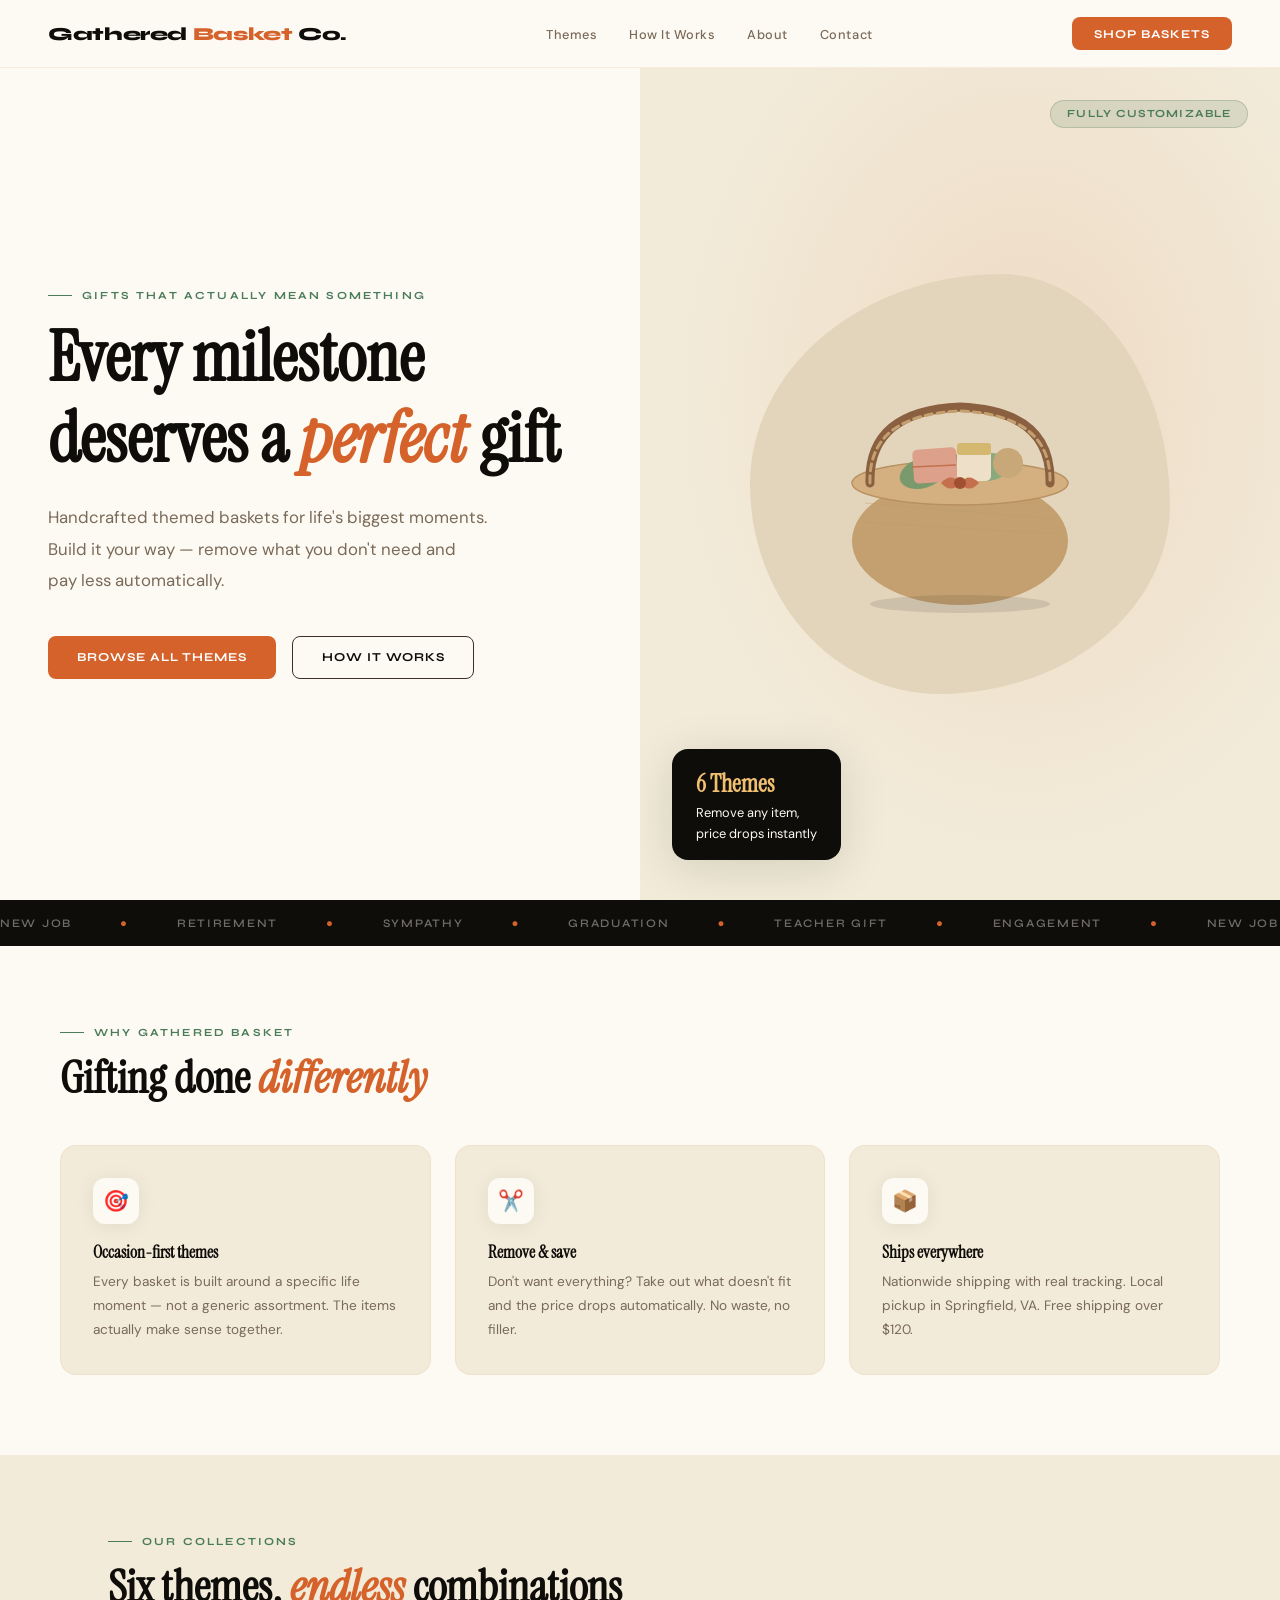
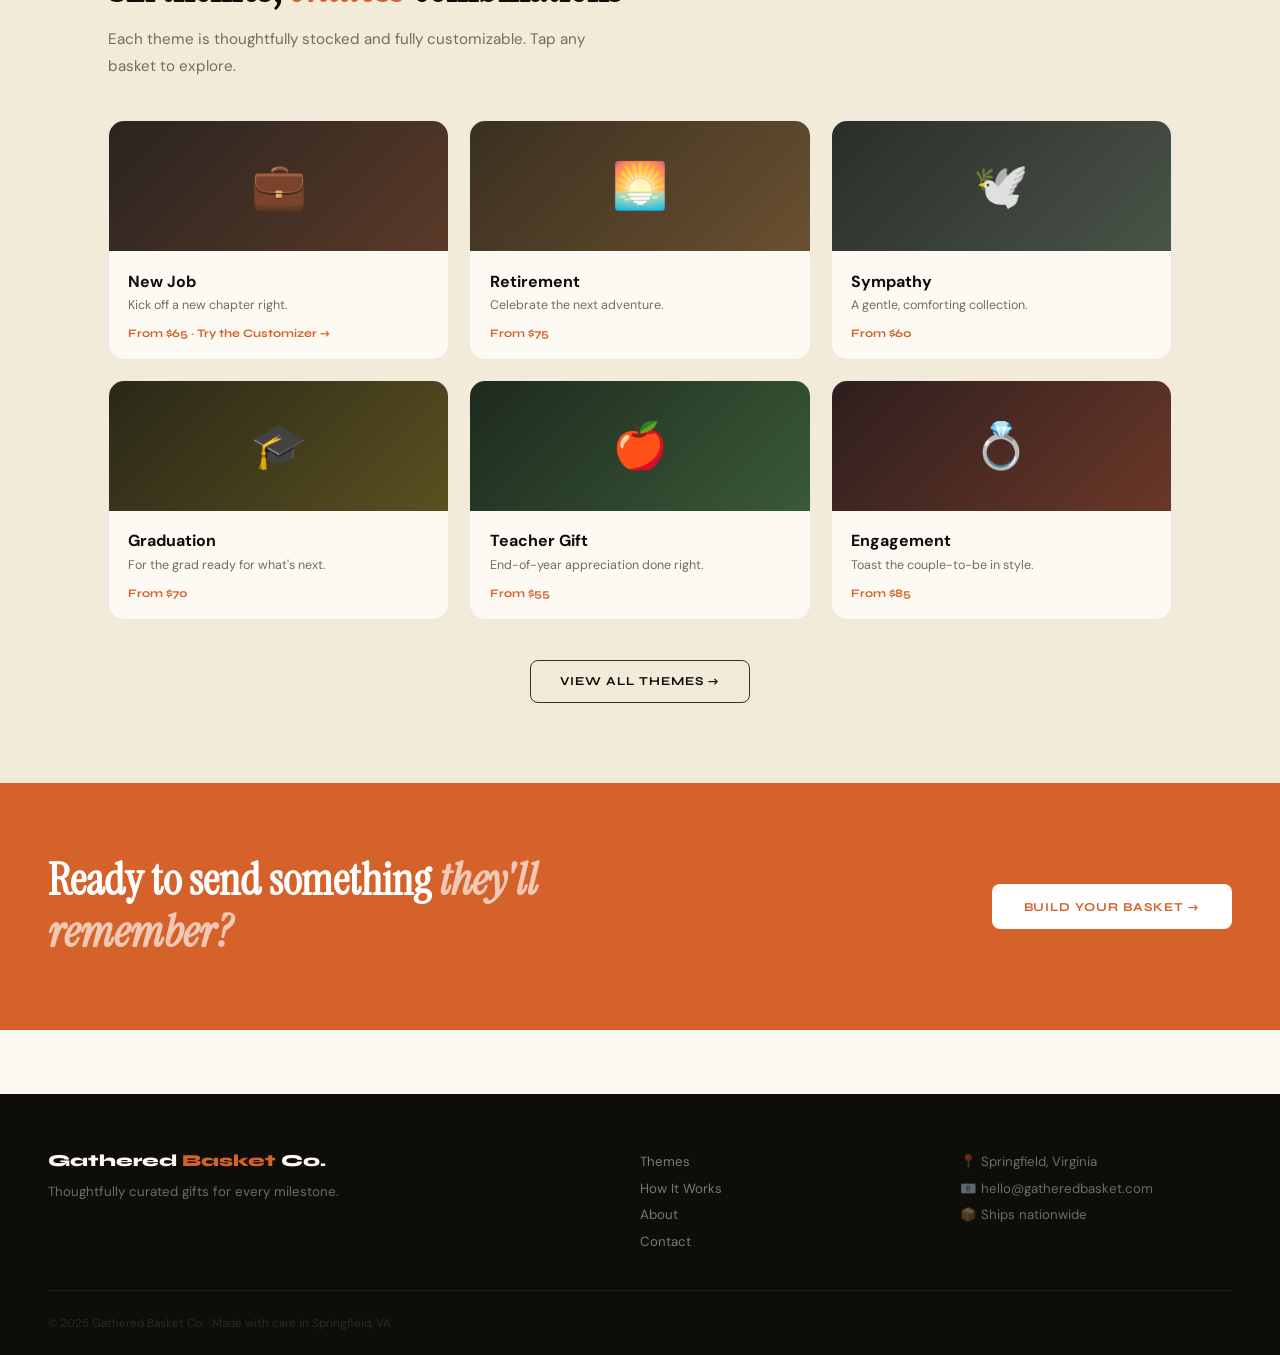
==== commit 3999431a: "Add files via upload" ====
--- a/index.html
+++ b/index.html
@@ -3,350 +3,796 @@
 <head>
 <meta charset="UTF-8">
 <meta name="viewport" content="width=device-width, initial-scale=1.0">
-<title>Gathered Basket Co. — Thoughtfully Curated Gift Baskets</title>
-<link rel="stylesheet" href="shared.css">
+<title>Gathered Basket Co.</title>
+<link href="https://fonts.googleapis.com/css2?family=Syne:wght@400;500;600;700;800&family=Instrument+Serif:ital@0;1&family=DM+Sans:ital,wght@0,300;0,400;0,500;1,300&display=swap" rel="stylesheet">
 <style>
-/* ── HERO ── */
-.hero {
-  min-height: calc(100vh - var(--nav-h));
-  display: grid; grid-template-columns: 1fr 1fr;
-  overflow: hidden;
-}
-.hero-left {
-  display: flex; flex-direction: column; justify-content: center;
-  padding: 5rem 3.5rem 5rem 3rem;
-}
-.hero-left h1 { margin-bottom: 1.5rem; color: var(--ink); }
-.hero-left p {
-  font-size: 1.1rem; line-height: 1.85;
-  color: var(--ink-soft); max-width: 460px; margin-bottom: 2.5rem;
-}
-.hero-actions { display: flex; gap: 1rem; flex-wrap: wrap; }
-
-.hero-right {
-  position: relative; background: var(--warm);
-  display: flex; align-items: center; justify-content: center;
-  overflow: hidden;
-}
-.hero-right::before {
-  content: '';
-  position: absolute; inset: 0;
-  background: radial-gradient(ellipse at 60% 40%, rgba(212,98,42,0.12) 0%, transparent 65%);
-}
-.hero-blob {
-  position: absolute;
-  width: 420px; height: 420px;
-  border-radius: 60% 40% 55% 45% / 50% 55% 45% 50%;
-  background: var(--warm-deep);
-  top: 50%; left: 50%; transform: translate(-50%, -50%);
-  animation: blob-morph 8s ease-in-out infinite;
-}
-@keyframes blob-morph {
-  0%,100% { border-radius: 60% 40% 55% 45% / 50% 55% 45% 50%; }
-  33% { border-radius: 45% 55% 40% 60% / 55% 45% 55% 45%; }
-  66% { border-radius: 55% 45% 60% 40% / 45% 55% 45% 55%; }
-}
-.hero-basket { position: relative; z-index: 2; }
-.hero-pill {
-  position: absolute; bottom: 2.5rem; left: 2rem; z-index: 5;
-  background: var(--ink); color: var(--canvas);
-  padding: 1rem 1.5rem; border-radius: var(--radius-lg);
-  font-size: 0.82rem; line-height: 1.6;
-  box-shadow: var(--shadow-lg);
-}
-.hero-pill strong {
-  display: block; font-family: 'Instrument Serif', serif;
-  font-size: 1.5rem; color: #F0C070;
-}
-.hero-tag {
-  position: absolute; top: 2rem; right: 2rem; z-index: 5;
-  background: rgba(74,124,90,0.15); color: var(--accent-2);
-  border: 1px solid rgba(74,124,90,0.25);
-  font-family: 'Syne', sans-serif; font-size: 0.7rem;
-  font-weight: 600; letter-spacing: 0.1em; text-transform: uppercase;
-  padding: 0.45rem 1rem; border-radius: 20px;
-}
-
-/* ── OCCASIONS STRIP ── */
-.occasions-strip {
-  background: var(--ink);
-  padding: 1.2rem 3rem;
-  display: flex; align-items: center; gap: 0;
-  overflow: hidden;
-}
-.occasions-track {
-  display: flex; gap: 3rem; align-items: center;
-  animation: ticker 28s linear infinite;
-  white-space: nowrap;
-}
-.occasions-track span {
-  font-family: 'Syne', sans-serif;
-  font-size: 0.75rem; font-weight: 600;
-  letter-spacing: 0.15em; text-transform: uppercase;
-  color: rgba(253,250,244,0.45);
-}
-.occasions-track .dot { color: var(--accent); font-size: 0.5rem; }
-@keyframes ticker { 0% { transform: translateX(0); } 100% { transform: translateX(-50%); } }
-
-/* ── FEATURES ── */
-.features-grid {
-  display: grid; grid-template-columns: repeat(3,1fr); gap: 1.5rem;
-}
-.feature-card {
-  background: var(--warm);
-  border-radius: var(--radius-lg);
-  padding: 2rem;
-  border: 1px solid rgba(212,98,42,0.08);
-  transition: transform 0.25s, box-shadow 0.25s;
-}
-.feature-card:hover { transform: translateY(-4px); box-shadow: var(--shadow-lg); }
-.feature-icon {
-  width: 48px; height: 48px;
-  background: var(--canvas);
-  border-radius: 12px;
-  display: flex; align-items: center; justify-content: center;
-  font-size: 1.4rem; margin-bottom: 1.25rem;
-  box-shadow: var(--shadow);
-}
-.feature-card h3 {
-  font-size: 1.1rem; margin-bottom: 0.6rem;
-}
-.feature-card p { font-size: 0.88rem; line-height: 1.75; color: var(--ink-soft); }
-
-/* ── THEMES PREVIEW ── */
-.themes-preview {
-  background: var(--warm);
-  padding: 5rem 3rem;
-}
-.themes-scroll {
-  display: grid; grid-template-columns: repeat(3, 1fr); gap: 1.25rem;
-  margin-top: 2.5rem;
-}
-.theme-mini {
-  background: var(--canvas);
-  border-radius: var(--radius-lg);
-  overflow: hidden;
-  border: 1px solid rgba(15,13,10,0.06);
-  cursor: pointer; text-decoration: none; color: inherit;
-  transition: transform 0.2s, box-shadow 0.2s;
-  display: block;
-}
-.theme-mini:hover { transform: translateY(-5px); box-shadow: var(--shadow-lg); }
-.theme-mini-img {
-  height: 140px;
-  display: flex; align-items: center; justify-content: center;
-  font-size: 3rem; position: relative;
-}
-.theme-mini-body { padding: 1.25rem; }
-.theme-mini-body h4 { font-size: 1.05rem; margin-bottom: 0.35rem; }
-.theme-mini-body p { font-size: 0.8rem; color: var(--ink-soft); line-height: 1.6; }
-.theme-mini-price {
-  font-family: 'Syne', sans-serif;
-  font-size: 0.75rem; font-weight: 700;
-  color: var(--accent); margin-top: 0.75rem;
-  letter-spacing: 0.04em;
-}
-
-/* ── CTA BAND ── */
-.cta-band {
-  background: var(--accent);
-  padding: 4.5rem 3rem;
-  display: flex; align-items: center; justify-content: space-between;
-  gap: 2rem; flex-wrap: wrap;
-}
-.cta-band h2 { color: var(--white); max-width: 520px; }
-.btn-white {
-  background: var(--white); color: var(--accent);
-  font-family: 'Syne', sans-serif; font-size: 0.78rem;
-  font-weight: 700; letter-spacing: 0.08em; text-transform: uppercase;
-  padding: 0.95rem 2rem; border-radius: var(--radius);
-  text-decoration: none; white-space: nowrap;
-  transition: all 0.2s;
-}
-.btn-white:hover { background: var(--warm); transform: translateY(-2px); }
-
+*,*::before,*::after{box-sizing:border-box;margin:0;padding:0}
+:root{
+  --ink:#0F0D0A;--ink-mid:#3A3028;--ink-soft:#7A6A58;
+  --canvas:#FDFAF4;--warm:#F2EBD9;--warm-deep:#E3D5BC;
+  --accent:#D4622A;--accent2:#4A7C5A;--accent3:#C9A84C;
+  --white:#FFFFFF;--nav-h:68px;
+  --r:8px;--rlg:16px;
+  --sh:0 2px 20px rgba(15,13,10,.07);--shlg:0 8px 48px rgba(15,13,10,.13);
+}
+html{scroll-behavior:smooth}
+body{font-family:'DM Sans',sans-serif;background:var(--canvas);color:var(--ink);overflow-x:hidden}
+
+/* PAGE TRANSITIONS */
+.page{display:none;animation:fadeIn .35s ease}
+.page.active{display:block}
+@keyframes fadeIn{from{opacity:0;transform:translateY(12px)}to{opacity:1;transform:none}}
+
+/* NAV */
+nav{
+  position:fixed;top:0;left:0;right:0;height:var(--nav-h);z-index:200;
+  display:flex;align-items:center;justify-content:space-between;
+  padding:0 3rem;
+  background:rgba(253,250,244,.95);backdrop-filter:blur(14px);
+  border-bottom:1px solid rgba(212,98,42,.1);
+  transition:box-shadow .3s;
+}
+nav.scrolled{box-shadow:var(--sh)}
+.nav-logo{font-family:'Syne',sans-serif;font-weight:800;font-size:1.15rem;letter-spacing:-.02em;color:var(--ink);cursor:pointer;text-decoration:none}
+.nav-logo span{color:var(--accent)}
+.nav-links{display:flex;gap:2rem;list-style:none;align-items:center}
+.nav-links a{
+  font-size:.8rem;font-weight:500;letter-spacing:.04em;
+  color:var(--ink-soft);text-decoration:none;cursor:pointer;
+  position:relative;padding-bottom:2px;transition:color .2s;
+}
+.nav-links a::after{content:'';position:absolute;bottom:-2px;left:0;right:100%;height:1.5px;background:var(--accent);transition:right .25s}
+.nav-links a:hover,.nav-links a.active{color:var(--accent)}
+.nav-links a:hover::after,.nav-links a.active::after{right:0}
+.nav-cta{
+  font-family:'Syne',sans-serif;font-size:.75rem;font-weight:700;
+  letter-spacing:.08em;text-transform:uppercase;
+  color:var(--white);background:var(--accent);
+  padding:.6rem 1.4rem;border-radius:var(--r);
+  cursor:pointer;border:none;transition:background .2s,transform .15s;
+}
+.nav-cta:hover{background:#B8521F;transform:translateY(-1px)}
+.hamburger{display:none;flex-direction:column;gap:5px;background:none;border:none;cursor:pointer;padding:4px}
+.hamburger span{display:block;width:22px;height:2px;background:var(--ink);border-radius:2px;transition:all .2s}
+.mobile-menu{display:none;flex-direction:column;gap:1.5rem;position:absolute;top:var(--nav-h);left:0;right:0;background:var(--canvas);padding:2rem 3rem;border-bottom:1px solid var(--warm-deep);box-shadow:var(--sh);z-index:199}
+.mobile-menu.open{display:flex}
+.mobile-menu a{font-size:.95rem;color:var(--ink-mid);text-decoration:none;cursor:pointer;font-weight:500}
+
+/* SHARED */
+body{padding-top:var(--nav-h)}
+.wrap{max-width:1160px;margin:0 auto;padding:0 3rem}
+h1,h2,h3{font-family:'Instrument Serif',serif;line-height:1.15}
+h1{font-size:clamp(2.6rem,5.5vw,4.8rem)}
+h2{font-size:clamp(1.9rem,3.5vw,3rem)}
+h3{font-size:clamp(1.1rem,2vw,1.5rem)}
+em{font-style:italic;color:var(--accent)}
+.eyebrow{
+  font-family:'Syne',sans-serif;font-size:.68rem;font-weight:700;
+  letter-spacing:.2em;text-transform:uppercase;color:var(--accent2);
+  display:flex;align-items:center;gap:10px;margin-bottom:.9rem;
+}
+.eyebrow::before{content:'';width:24px;height:1px;background:currentColor}
+.section{padding:5rem 0}
+.section-sm{padding:3rem 0}
+.btn{
+  display:inline-flex;align-items:center;gap:8px;
+  font-family:'Syne',sans-serif;font-size:.76rem;font-weight:700;
+  letter-spacing:.08em;text-transform:uppercase;
+  text-decoration:none;border:none;cursor:pointer;
+  border-radius:var(--r);padding:.85rem 1.8rem;transition:all .2s;
+}
+.btn-fill{background:var(--accent);color:var(--white)}
+.btn-fill:hover{background:#B8521F;transform:translateY(-2px);box-shadow:0 6px 20px rgba(212,98,42,.3)}
+.btn-outline{background:transparent;color:var(--ink);border:1.5px solid var(--ink-mid)}
+.btn-outline:hover{background:var(--warm);border-color:var(--accent);color:var(--accent)}
+.btn-light{background:var(--warm);color:var(--ink)}
+.btn-light:hover{background:var(--warm-deep);transform:translateY(-1px)}
+.fade-up{opacity:0;transform:translateY(22px);transition:opacity .6s ease,transform .6s ease}
+.fade-up.vis{opacity:1;transform:none}
+.d1{transition-delay:.1s}.d2{transition-delay:.2s}.d3{transition-delay:.3s}.d4{transition-delay:.4s}
+
+/* ═══════════════════════════════════
+   HOME PAGE
+═══════════════════════════════════ */
+.hero{min-height:calc(100vh - var(--nav-h));display:grid;grid-template-columns:1fr 1fr;overflow:hidden}
+.hero-l{display:flex;flex-direction:column;justify-content:center;padding:5rem 3.5rem 5rem 3rem}
+.hero-l h1{margin-bottom:1.5rem}
+.hero-l p{font-size:1.05rem;line-height:1.85;color:var(--ink-soft);max-width:440px;margin-bottom:2.5rem}
+.hero-btns{display:flex;gap:1rem;flex-wrap:wrap}
+.hero-r{position:relative;background:var(--warm);display:flex;align-items:center;justify-content:center;overflow:hidden}
+.hero-r::before{content:'';position:absolute;inset:0;background:radial-gradient(ellipse at 60% 40%,rgba(212,98,42,.12) 0%,transparent 65%)}
+.blob{position:absolute;width:420px;height:420px;border-radius:60% 40% 55% 45%/50% 55% 45% 50%;background:var(--warm-deep);top:50%;left:50%;transform:translate(-50%,-50%);animation:morph 8s ease-in-out infinite}
+@keyframes morph{0%,100%{border-radius:60% 40% 55% 45%/50% 55% 45% 50%}33%{border-radius:45% 55% 40% 60%/55% 45% 55% 45%}66%{border-radius:55% 45% 60% 40%/45% 55% 45% 55%}}
+.hero-pill{position:absolute;bottom:2.5rem;left:2rem;z-index:5;background:var(--ink);color:var(--canvas);padding:1rem 1.5rem;border-radius:var(--rlg);font-size:.8rem;line-height:1.6;box-shadow:var(--shlg)}
+.hero-pill strong{display:block;font-family:'Instrument Serif',serif;font-size:1.5rem;color:#F0C070}
+.hero-tag{position:absolute;top:2rem;right:2rem;z-index:5;background:rgba(74,124,90,.15);color:var(--accent2);border:1px solid rgba(74,124,90,.25);font-family:'Syne',sans-serif;font-size:.68rem;font-weight:700;letter-spacing:.1em;text-transform:uppercase;padding:.4rem 1rem;border-radius:20px}
+.ticker-wrap{background:var(--ink);padding:1rem 0;overflow:hidden}
+.ticker-inner{display:flex;gap:3rem;animation:tick 30s linear infinite;white-space:nowrap;width:max-content}
+.ticker-inner span{font-family:'Syne',sans-serif;font-size:.72rem;font-weight:600;letter-spacing:.15em;text-transform:uppercase;color:rgba(253,250,244,.4)}
+.ticker-inner .dot{color:var(--accent)}
+@keyframes tick{from{transform:translateX(0)}to{transform:translateX(-50%)}}
+.features{display:grid;grid-template-columns:repeat(3,1fr);gap:1.5rem;margin-top:2.5rem}
+.feat-card{background:var(--warm);border-radius:var(--rlg);padding:2rem;border:1px solid rgba(212,98,42,.07);transition:transform .25s,box-shadow .25s}
+.feat-card:hover{transform:translateY(-4px);box-shadow:var(--shlg)}
+.feat-icon{width:46px;height:46px;background:var(--canvas);border-radius:12px;display:flex;align-items:center;justify-content:center;font-size:1.3rem;margin-bottom:1.2rem;box-shadow:var(--sh)}
+.feat-card h3{font-size:1.05rem;margin-bottom:.5rem}
+.feat-card p{font-size:.85rem;line-height:1.75;color:var(--ink-soft)}
+.preview-grid{display:grid;grid-template-columns:repeat(3,1fr);gap:1.25rem;margin-top:2.5rem}
+.prev-card{background:var(--canvas);border:1px solid rgba(15,13,10,.07);border-radius:var(--rlg);overflow:hidden;cursor:pointer;transition:transform .2s,box-shadow .2s}
+.prev-card:hover{transform:translateY(-5px);box-shadow:var(--shlg)}
+.prev-img{height:130px;display:flex;align-items:center;justify-content:center;font-size:2.8rem}
+.prev-body{padding:1.2rem}
+.prev-body h4{font-size:1rem;margin-bottom:.3rem}
+.prev-body p{font-size:.78rem;color:var(--ink-soft);line-height:1.6}
+.prev-price{font-family:'Syne',sans-serif;font-size:.72rem;font-weight:700;color:var(--accent);margin-top:.6rem}
+.cta-band{background:var(--accent);padding:4.5rem 3rem;display:flex;align-items:center;justify-content:space-between;gap:2rem;flex-wrap:wrap}
+.cta-band h2{color:var(--white);max-width:500px}
+.btn-white{background:var(--white);color:var(--accent);font-family:'Syne',sans-serif;font-size:.76rem;font-weight:700;letter-spacing:.08em;text-transform:uppercase;padding:.95rem 2rem;border-radius:var(--r);cursor:pointer;border:none;white-space:nowrap;transition:all .2s}
+.btn-white:hover{background:var(--warm);transform:translateY(-2px)}
+
+/* ═══════════════════════════════════
+   THEMES PAGE
+═══════════════════════════════════ */
+.themes-grid{display:grid;grid-template-columns:repeat(2,1fr);gap:2rem;margin-top:2.5rem}
+.theme-card{background:var(--canvas);border:1px solid rgba(15,13,10,.07);border-radius:var(--rlg);overflow:hidden;transition:transform .25s,box-shadow .25s}
+.theme-card:hover{transform:translateY(-5px);box-shadow:var(--shlg)}
+.tc-head{height:170px;display:flex;align-items:center;justify-content:center;font-size:3.5rem;position:relative}
+.tc-badge{position:absolute;top:1rem;right:1rem;background:rgba(15,13,10,.65);color:var(--canvas);font-family:'Syne',sans-serif;font-size:.62rem;font-weight:700;letter-spacing:.1em;text-transform:uppercase;padding:.28rem .7rem;border-radius:20px}
+.tc-body{padding:1.75rem}
+.tc-body h3{font-size:1.35rem;margin-bottom:.55rem}
+.tc-desc{font-size:.87rem;line-height:1.8;color:var(--ink-soft);margin-bottom:1.2rem}
+.chips{display:flex;flex-wrap:wrap;gap:.45rem;margin-bottom:1.4rem}
+.chip{background:var(--warm);border:1px solid var(--warm-deep);border-radius:20px;font-size:.72rem;font-weight:500;padding:.28rem .72rem;color:var(--ink-mid)}
+.tc-foot{display:flex;align-items:center;justify-content:space-between;padding-top:1.2rem;border-top:1px solid var(--warm-deep)}
+.tc-price{font-family:'Syne',sans-serif;font-size:.75rem;font-weight:600;color:var(--ink-soft)}
+.tc-price strong{display:block;font-size:1.45rem;color:var(--ink);line-height:1.1}
+.note-bar{background:var(--warm);border-left:3px solid var(--accent);border-radius:0 var(--r) var(--r) 0;padding:1.25rem 1.5rem;margin-top:2.5rem;display:flex;align-items:center;justify-content:space-between;gap:2rem;flex-wrap:wrap}
+.note-bar p{font-size:.88rem;line-height:1.7;color:var(--ink-mid);flex:1;min-width:240px}
+
+/* ═══════════════════════════════════
+   CUSTOMIZE PAGE
+═══════════════════════════════════ */
+.cust-layout{display:grid;grid-template-columns:1fr 360px;gap:3rem;align-items:start;padding:0 3rem 5rem;max-width:1160px;margin:0 auto}
+.item-hint{font-size:.75rem;color:var(--ink-soft);font-style:italic;text-align:center;margin-bottom:.85rem}
+.item-row{display:flex;align-items:center;gap:1.2rem;padding:1rem 1.2rem;background:var(--canvas);border:1.5px solid var(--warm-deep);border-radius:var(--rlg);margin-bottom:.7rem;cursor:pointer;transition:border-color .2s,background .2s,transform .15s;user-select:none}
+.item-row:hover{border-color:var(--accent);transform:translateX(3px)}
+.item-row.inc{border-color:var(--accent2);background:#F0F6F0}
+.item-row.exc{border-color:var(--warm-deep);background:#F8F4EE;opacity:.55}
+.itoggle{width:26px;height:26px;flex-shrink:0;border-radius:50%;border:2px solid var(--warm-deep);display:flex;align-items:center;justify-content:center;font-size:.8rem;font-weight:700;transition:all .2s;background:var(--canvas)}
+.item-row.inc .itoggle{border-color:var(--accent2);background:var(--accent2);color:white}
+.item-row.exc .itoggle{border-color:#C0A090;color:#C0A090}
+.iemoji{font-size:1.5rem;flex-shrink:0}
+.iinfo{flex:1}
+.iname{font-weight:500;font-size:.92rem}
+.idesc{font-size:.75rem;color:var(--ink-soft);line-height:1.5;margin-top:2px}
+.iprice{font-family:'Syne',sans-serif;font-weight:700;font-size:.85rem;color:var(--ink-mid);flex-shrink:0;min-width:36px;text-align:right}
+.item-row.exc .iname{text-decoration:line-through;color:var(--ink-soft)}
+.item-row.exc .iprice{text-decoration:line-through;color:#B0A090}
+.summary{position:sticky;top:calc(var(--nav-h) + 1.5rem);background:var(--ink);border-radius:var(--rlg);padding:2rem;color:var(--canvas)}
+.summary h3{font-family:'Instrument Serif',serif;font-size:1.35rem;color:var(--canvas);margin-bottom:1.25rem;padding-bottom:1rem;border-bottom:1px solid rgba(255,255,255,.1)}
+.sum-count{font-size:.72rem;color:rgba(253,250,244,.4);text-align:center;margin-bottom:1rem}
+.sum-lines{margin-bottom:1.25rem}
+.sum-line{display:flex;justify-content:space-between;font-size:.8rem;padding:.38rem 0;color:rgba(253,250,244,.55);border-bottom:1px solid rgba(255,255,255,.05)}
+.sum-line.ex .sn,.sum-line.ex .sp{text-decoration:line-through;opacity:.3}
+.sum-total{padding:1rem 0 .5rem;border-top:1px solid rgba(255,255,255,.15)}
+.tot-row{display:flex;justify-content:space-between;align-items:baseline;margin-bottom:.3rem}
+.tot-lbl{font-size:.75rem;color:rgba(253,250,244,.45);letter-spacing:.04em}
+.tot-orig{font-size:.88rem;color:rgba(253,250,244,.45)}
+.tot-main{font-family:'Instrument Serif',serif;font-size:2.1rem;color:var(--canvas)}
+.save-tag{display:inline-block;background:rgba(74,124,90,.3);color:#9FD4A8;font-size:.7rem;font-weight:600;letter-spacing:.08em;padding:.22rem .68rem;border-radius:12px;margin-top:.3rem}
+.btn-order{display:block;width:100%;text-align:center;background:var(--accent);color:white;font-family:'Syne',sans-serif;font-size:.8rem;font-weight:700;letter-spacing:.08em;text-transform:uppercase;padding:1rem;border-radius:var(--r);cursor:pointer;border:none;margin-top:1.5rem;transition:background .2s,transform .15s}
+.btn-order:hover{background:#B8521F;transform:translateY(-1px)}
+.btn-order:disabled{background:#7A7068;cursor:not-allowed;transform:none}
+.sum-note{font-size:.7rem;color:rgba(253,250,244,.3);text-align:center;margin-top:.75rem;line-height:1.6}
+
+/* ═══════════════════════════════════
+   HOW IT WORKS
+═══════════════════════════════════ */
+.steps-grid{display:grid;grid-template-columns:repeat(2,1fr);gap:2rem;margin-top:2.5rem}
+.step-card{background:var(--warm);border-radius:var(--rlg);padding:2.25rem;position:relative;overflow:hidden}
+.step-card::before{content:attr(data-n);position:absolute;top:-.5rem;right:1.5rem;font-family:'Instrument Serif',serif;font-size:7rem;color:rgba(212,98,42,.07);line-height:1;pointer-events:none}
+.step-num{width:42px;height:42px;background:var(--accent);color:white;border-radius:50%;display:flex;align-items:center;justify-content:center;font-family:'Syne',sans-serif;font-weight:700;font-size:.88rem;margin-bottom:1.2rem}
+.step-card h3{font-size:1.25rem;margin-bottom:.7rem}
+.step-card p{font-size:.88rem;line-height:1.8;color:var(--ink-soft)}
+.faq{margin-top:4rem}
+.faq-item{border-bottom:1px solid var(--warm-deep);padding:1.2rem 0}
+.faq-q{font-weight:500;font-size:.95rem;cursor:pointer;display:flex;justify-content:space-between;align-items:center;gap:1rem}
+.faq-chevron{font-size:.75rem;transition:transform .2s;flex-shrink:0}
+.faq-a{font-size:.88rem;line-height:1.8;color:var(--ink-soft);max-height:0;overflow:hidden;transition:max-height .35s ease,padding .2s}
+.faq-a.open{max-height:200px;padding-top:.75rem}
+.faq-chevron.open{transform:rotate(180deg)}
+
+/* ═══════════════════════════════════
+   ABOUT
+═══════════════════════════════════ */
+.about-grid{display:grid;grid-template-columns:1fr 1fr;gap:5rem;align-items:center;padding:2rem 3rem 4rem;max-width:1160px;margin:0 auto}
+.about-visual{background:var(--warm);border-radius:var(--rlg);height:440px;display:flex;align-items:center;justify-content:center;position:relative;overflow:hidden}
+.about-quote{position:relative;z-index:2;padding:2.5rem;text-align:center}
+.about-quote blockquote{font-family:'Instrument Serif',serif;font-size:1.45rem;line-height:1.55;color:var(--ink);font-style:italic;margin-bottom:1rem}
+.about-quote cite{font-family:'Syne',sans-serif;font-size:.68rem;font-weight:700;letter-spacing:.15em;text-transform:uppercase;color:var(--ink-soft);font-style:normal}
+.about-text p{font-size:.95rem;line-height:1.9;color:var(--ink-soft);margin-bottom:1.25rem}
+.vals{display:grid;grid-template-columns:1fr 1fr;gap:1rem;margin-top:1.75rem}
+.val{background:var(--warm);border-radius:var(--r);padding:1.2rem}
+.val h5{font-family:'Syne',sans-serif;font-weight:700;font-size:.75rem;text-transform:uppercase;letter-spacing:.08em;color:var(--accent);margin-bottom:.4rem}
+.val p{font-size:.8rem;line-height:1.65;color:var(--ink-soft)}
+.stats-strip{background:var(--ink);padding:4rem 3rem;display:grid;grid-template-columns:repeat(3,1fr);gap:2rem;text-align:center}
+.stat-n{font-family:'Instrument Serif',serif;font-size:3.2rem;color:var(--canvas);line-height:1;margin-bottom:.5rem}
+.stat-n span{color:var(--accent)}
+.stat-l{font-size:.8rem;color:rgba(253,250,244,.45);letter-spacing:.06em;line-height:1.5}
+
+/* ═══════════════════════════════════
+   CONTACT
+═══════════════════════════════════ */
+.contact-grid{display:grid;grid-template-columns:1fr 1fr;gap:5rem;align-items:start;padding:1rem 3rem 5rem;max-width:1160px;margin:0 auto}
+.form-row{display:grid;grid-template-columns:1fr 1fr;gap:1rem}
+.fg{display:flex;flex-direction:column;gap:.4rem;margin-bottom:1rem}
+.fg label{font-family:'Syne',sans-serif;font-size:.68rem;font-weight:700;letter-spacing:.12em;text-transform:uppercase;color:var(--ink-soft)}
+.fg input,.fg select,.fg textarea{background:var(--warm);border:1.5px solid var(--warm-deep);border-radius:var(--r);padding:.82rem 1rem;font-family:'DM Sans',sans-serif;font-size:.88rem;color:var(--ink);outline:none;transition:border-color .2s,background .2s;-webkit-appearance:none}
+.fg input::placeholder,.fg textarea::placeholder{color:var(--ink-soft);opacity:.5}
+.fg input:focus,.fg select:focus,.fg textarea:focus{border-color:var(--accent);background:var(--canvas)}
+.fg textarea{resize:vertical;min-height:130px}
+.btn-send{font-family:'Syne',sans-serif;font-size:.78rem;font-weight:700;letter-spacing:.1em;text-transform:uppercase;color:white;background:var(--accent);border:none;cursor:pointer;border-radius:var(--r);padding:1rem 2.25rem;transition:background .2s,transform .15s}
+.btn-send:hover{background:#B8521F;transform:translateY(-2px)}
+.btn-send.sent{background:var(--accent2);cursor:default;transform:none}
+.success-box{display:none;background:#EBF5EC;border:1.5px solid var(--accent2);border-radius:var(--rlg);padding:1.5rem;margin-bottom:1.5rem}
+.success-box h4{font-size:1rem;margin-bottom:.4rem;color:var(--accent2)}
+.success-box p{font-size:.85rem;line-height:1.7;color:var(--ink-soft)}
+.c-sidebar h3{font-size:1.5rem;margin-bottom:.75rem}
+.c-sidebar>p{font-size:.88rem;line-height:1.8;color:var(--ink-soft);margin-bottom:1.75rem}
+.c-details{display:flex;flex-direction:column;gap:.9rem;margin-bottom:2rem}
+.c-detail{display:flex;align-items:flex-start;gap:.9rem}
+.c-icon{width:38px;height:38px;flex-shrink:0;background:var(--warm);border-radius:10px;display:flex;align-items:center;justify-content:center;font-size:1rem}
+.c-text strong{display:block;font-size:.85rem;font-weight:500;margin-bottom:.15rem}
+.c-text span{font-size:.78rem;color:var(--ink-soft)}
+.c-text{padding-top:.3rem}
+.bulk-card{background:var(--ink);border-radius:var(--rlg);padding:1.75rem;color:var(--canvas)}
+.bulk-card h4{font-family:'Instrument Serif',serif;font-size:1.2rem;color:var(--canvas);margin-bottom:.6rem}
+.bulk-card p{font-size:.82rem;line-height:1.75;color:rgba(253,250,244,.55);margin-bottom:1.2rem}
+.bulk-chips{display:flex;flex-wrap:wrap;gap:.45rem}
+.bulk-chip{background:rgba(255,255,255,.08);color:rgba(253,250,244,.65);font-size:.7rem;font-weight:500;padding:.28rem .72rem;border-radius:20px}
+
+/* ═══════════════════════════════════
+   FOOTER
+═══════════════════════════════════ */
+footer{background:var(--ink);color:rgba(253,250,244,.4);padding:3.5rem 3rem 1.5rem;margin-top:4rem}
+.foot-inner{display:grid;grid-template-columns:2fr 1fr 1fr;gap:3rem;padding-bottom:2.5rem;border-bottom:1px solid rgba(255,255,255,.08);margin-bottom:1.5rem}
+.foot-logo{font-family:'Syne',sans-serif;font-weight:800;font-size:1.05rem;color:var(--canvas);margin-bottom:.65rem}
+.foot-logo span{color:var(--accent)}
+.foot-brand p{font-size:.83rem;line-height:1.7}
+.foot-nav{display:flex;flex-direction:column;gap:.6rem;padding-top:.2rem}
+.foot-nav a{font-size:.83rem;color:rgba(253,250,244,.45);text-decoration:none;cursor:pointer;transition:color .2s}
+.foot-nav a:hover{color:var(--canvas)}
+.foot-contact{display:flex;flex-direction:column;gap:.6rem;padding-top:.2rem;font-size:.83rem}
+.foot-bottom{font-size:.73rem;opacity:.3}
+
+/* ═══════════════════════════════════
+   MODAL
+═══════════════════════════════════ */
+.modal-overlay{display:none;position:fixed;inset:0;background:rgba(15,13,10,.75);z-index:500;align-items:center;justify-content:center}
+.modal-overlay.open{display:flex}
+.modal-box{background:var(--canvas);border-radius:var(--rlg);padding:3rem;max-width:460px;width:90%;text-align:center;box-shadow:var(--shlg);animation:fadeIn .3s ease}
+.modal-box h2{font-size:1.75rem;margin-bottom:.75rem}
+.modal-box p{font-size:.88rem;line-height:1.8;color:var(--ink-soft);margin-bottom:1.75rem}
+.modal-summary{background:var(--warm);border-radius:var(--r);padding:1.2rem;text-align:left;margin-bottom:1.75rem;font-size:.83rem;line-height:1.8}
+
+/* ═══════════════════════════════════
+   PAGE HEADERS
+═══════════════════════════════════ */
+.page-hdr{padding:4rem 3rem 2.5rem;max-width:1160px;margin:0 auto}
+.page-hdr h1{margin-bottom:.9rem}
+.page-hdr p{font-size:1.05rem;line-height:1.8;color:var(--ink-soft);max-width:540px}
+
+/* ═══════════════════════════════════
+   RESPONSIVE
+═══════════════════════════════════ */
 @media(max-width:900px){
-  .hero { grid-template-columns: 1fr; min-height: auto; }
-  .hero-right { height: 380px; }
-  .themes-scroll { grid-template-columns: repeat(2,1fr); }
-  .features-grid { grid-template-columns: 1fr; }
-}
-@media(max-width:600px){
-  .themes-scroll { grid-template-columns: 1fr; }
-  .cta-band { flex-direction: column; text-align: center; }
+  .hero{grid-template-columns:1fr;min-height:auto}
+  .hero-r{height:360px}
+  .features,.preview-grid{grid-template-columns:repeat(2,1fr)}
+  .themes-grid,.steps-grid{grid-template-columns:1fr}
+  .about-grid{grid-template-columns:1fr;padding:1rem 1.5rem 3rem;gap:2.5rem}
+  .about-visual{height:280px}
+  .contact-grid{grid-template-columns:1fr;padding:1rem 1.5rem 3rem}
+  .cust-layout{grid-template-columns:1fr;padding:0 1.5rem 3rem}
+  .summary{position:static}
+  .stats-strip{grid-template-columns:1fr;gap:2.5rem}
+  .vals{grid-template-columns:1fr}
+  .foot-inner{grid-template-columns:1fr;gap:2rem}
+}
+@media(max-width:640px){
+  nav{padding:0 1.25rem}
+  .wrap{padding:0 1.5rem}
+  .features,.preview-grid{grid-template-columns:1fr}
+  .cta-band{flex-direction:column;text-align:center;padding:3rem 1.5rem}
+  .hamburger{display:flex}
+  .nav-links{display:none!important}
+  .nav-cta{display:none}
+  .page-hdr{padding:3rem 1.5rem 2rem}
+  .form-row{grid-template-columns:1fr}
 }
 </style>
 </head>
 <body>
-<script src="_shared.js"></script>
-
-<!-- HERO -->
-<section class="hero">
-  <div class="hero-left">
-    <div class="eyebrow fade-up">Gifts that actually mean something</div>
-    <h1 class="fade-up delay-1">Every milestone deserves a <em>perfect</em> gift</h1>
-    <p class="fade-up delay-2">Handcrafted themed baskets for life's biggest moments — new jobs, retirements, graduations, and more. Build it your way: remove what you don't need, pay less.</p>
-    <div class="hero-actions fade-up delay-3">
-      <a href="themes.html" class="btn btn-fill">Browse All Themes</a>
-      <a href="how-it-works.html" class="btn btn-outline">How It Works</a>
-    </div>
-  </div>
-  <div class="hero-right">
-    <div class="hero-blob"></div>
-    <div class="hero-tag">Fully Customizable</div>
-    <svg class="hero-basket" width="300" height="300" viewBox="0 0 300 300" fill="none" xmlns="http://www.w3.org/2000/svg">
-      <ellipse cx="150" cy="210" rx="115" ry="68" fill="#C4A070"/>
-      <ellipse cx="150" cy="148" rx="115" ry="24" fill="#D4B080" stroke="#B89060" stroke-width="1.5"/>
-      <path d="M60 148 Q58 72 150 68 Q242 72 240 148" stroke="#8B6040" stroke-width="9" fill="none" stroke-linecap="round"/>
-      <path d="M60 148 Q58 76 150 72 Q242 76 240 148" stroke="#C4A070" stroke-width="3" fill="none" stroke-linecap="round" stroke-dasharray="7 5"/>
-      <!-- greenery -->
-      <ellipse cx="112" cy="138" rx="26" ry="16" fill="#7A9A6E" transform="rotate(-18 112 138)"/>
-      <ellipse cx="140" cy="130" rx="20" ry="13" fill="#6A8A5E" transform="rotate(8 140 130)"/>
-      <ellipse cx="178" cy="132" rx="24" ry="15" fill="#8AAA7E" transform="rotate(-6 178 132)"/>
-      <!-- wrapped item -->
-      <rect x="100" y="114" width="46" height="36" rx="5" fill="#DDA08A" transform="rotate(-4 100 114)"/>
-      <line x1="100" y1="132" x2="146" y2="130" stroke="#C4704F" stroke-width="1.5"/>
-      <!-- jar -->
-      <rect x="148" y="108" width="36" height="40" rx="5" fill="#EEE0C8"/>
-      <rect x="148" y="108" width="36" height="13" rx="3" fill="#D4B870"/>
-      <!-- round item -->
-      <circle cx="200" cy="128" r="16" fill="#C8A878"/>
-      <!-- bow -->
-      <path d="M130 148 Q140 136 150 148 Q140 160 130 148Z" fill="#C4704F"/>
-      <path d="M170 148 Q160 136 150 148 Q160 160 170 148Z" fill="#C4704F"/>
-      <circle cx="150" cy="148" r="6" fill="#A05030"/>
-      <!-- weave lines -->
-      <line x1="52" y1="168" x2="248" y2="185" stroke="#B8986A" stroke-width="0.8" opacity="0.5"/>
-      <line x1="50" y1="188" x2="250" y2="200" stroke="#B8986A" stroke-width="0.8" opacity="0.5"/>
-      <line x1="56" y1="207" x2="244" y2="214" stroke="#B8986A" stroke-width="0.8" opacity="0.5"/>
-      <ellipse cx="150" cy="276" rx="96" ry="10" fill="rgba(15,13,10,0.1)"/>
-    </svg>
-    <div class="hero-pill">
-      <strong>6 Themes</strong>
-      Remove any item,<br>pay less automatically
-    </div>
-  </div>
-</section>
-
-<!-- TICKER -->
-<div class="occasions-strip">
-  <div class="occasions-track" id="ticker">
-    <span>New Job</span><span class="dot">●</span>
-    <span>Retirement</span><span class="dot">●</span>
-    <span>Sympathy</span><span class="dot">●</span>
-    <span>Graduation</span><span class="dot">●</span>
-    <span>Teacher Appreciation</span><span class="dot">●</span>
-    <span>Engagement</span><span class="dot">●</span>
-    <span>New Job</span><span class="dot">●</span>
-    <span>Retirement</span><span class="dot">●</span>
-    <span>Sympathy</span><span class="dot">●</span>
-    <span>Graduation</span><span class="dot">●</span>
-    <span>Teacher Appreciation</span><span class="dot">●</span>
-    <span>Engagement</span><span class="dot">●</span>
-  </div>
+
+<!-- NAV -->
+<nav id="main-nav">
+  <span class="nav-logo" onclick="go('home')">Gathered <span>Basket</span> Co.</span>
+  <button class="hamburger" id="ham" aria-label="Menu"><span></span><span></span><span></span></button>
+  <ul class="nav-links" id="nav-links">
+    <li><a onclick="go('themes')" id="nl-themes">Themes</a></li>
+    <li><a onclick="go('how')" id="nl-how">How It Works</a></li>
+    <li><a onclick="go('about')" id="nl-about">About</a></li>
+    <li><a onclick="go('contact')" id="nl-contact">Contact</a></li>
+  </ul>
+  <button class="nav-cta" onclick="go('themes')">Shop Baskets</button>
+</nav>
+<div class="mobile-menu" id="mobile-menu">
+  <a onclick="go('home');closeMobile()">Home</a>
+  <a onclick="go('themes');closeMobile()">Themes</a>
+  <a onclick="go('how');closeMobile()">How It Works</a>
+  <a onclick="go('about');closeMobile()">About</a>
+  <a onclick="go('contact');closeMobile()">Contact</a>
 </div>
 
-<!-- FEATURES -->
-<section class="section">
-  <div class="container">
-    <div class="section-head">
-      <div class="eyebrow fade-up">Why Gathered Basket</div>
-      <h2 class="fade-up delay-1">Gifting done <em>differently</em></h2>
-    </div>
-    <div class="features-grid">
-      <div class="feature-card fade-up">
-        <div class="feature-icon">🎯</div>
-        <h3>Occasion-first themes</h3>
-        <p>Every basket is built around a specific life moment — not a generic "assortment." The items actually make sense together.</p>
-      </div>
-      <div class="feature-card fade-up delay-1">
-        <div class="feature-icon">✂️</div>
-        <h3>Remove &amp; save</h3>
-        <p>Don't want everything? Take out what doesn't fit and the price drops automatically. No waste, no fluff.</p>
-      </div>
-      <div class="feature-card fade-up delay-2">
-        <div class="feature-icon">📦</div>
-        <h3>Ships everywhere</h3>
-        <p>Nationwide shipping with real tracking. Or swing by Springfield, VA for local pickup. Free shipping over $120.</p>
-      </div>
-    </div>
-  </div>
-</section>
-
-<!-- THEMES PREVIEW -->
-<div class="themes-preview">
-  <div class="container">
-    <div class="section-head">
+<!-- ══════════════ HOME ══════════════ -->
+<div id="page-home" class="page">
+  <section class="hero">
+    <div class="hero-l">
+      <div class="eyebrow fade-up">Gifts that actually mean something</div>
+      <h1 class="fade-up d1">Every milestone deserves a <em>perfect</em> gift</h1>
+      <p class="fade-up d2">Handcrafted themed baskets for life's biggest moments. Build it your way — remove what you don't need and pay less automatically.</p>
+      <div class="hero-btns fade-up d3">
+        <button class="btn btn-fill" onclick="go('themes')">Browse All Themes</button>
+        <button class="btn btn-outline" onclick="go('how')">How It Works</button>
+      </div>
+    </div>
+    <div class="hero-r">
+      <div class="blob"></div>
+      <div class="hero-tag">Fully Customizable</div>
+      <svg width="290" height="290" viewBox="0 0 290 290" fill="none" style="position:relative;z-index:2">
+        <ellipse cx="145" cy="202" rx="108" ry="64" fill="#C4A070"/>
+        <ellipse cx="145" cy="144" rx="108" ry="22" fill="#D4B080" stroke="#B89060" stroke-width="1.5"/>
+        <path d="M55 144Q53 72 145 68Q237 72 235 144" stroke="#8B6040" stroke-width="9" fill="none" stroke-linecap="round"/>
+        <path d="M55 144Q53 76 145 72Q237 76 235 144" stroke="#C4A070" stroke-width="3" fill="none" stroke-linecap="round" stroke-dasharray="7 5"/>
+        <ellipse cx="108" cy="134" rx="24" ry="15" fill="#7A9A6E" transform="rotate(-18 108 134)"/>
+        <ellipse cx="134" cy="126" rx="19" ry="12" fill="#6A8A5E" transform="rotate(8 134 126)"/>
+        <ellipse cx="172" cy="128" rx="23" ry="14" fill="#8AAA7E" transform="rotate(-6 172 128)"/>
+        <rect x="97" y="111" width="44" height="34" rx="5" fill="#DDA08A" transform="rotate(-4 97 111)"/>
+        <line x1="97" y1="128" x2="141" y2="126" stroke="#C4704F" stroke-width="1.5"/>
+        <rect x="142" y="104" width="34" height="38" rx="5" fill="#EEE0C8"/>
+        <rect x="142" y="104" width="34" height="12" rx="3" fill="#D4B870"/>
+        <circle cx="193" cy="124" r="15" fill="#C8A878"/>
+        <path d="M126 144Q136 133 145 144Q136 155 126 144Z" fill="#C4704F"/>
+        <path d="M164 144Q154 133 145 144Q154 155 164 144Z" fill="#C4704F"/>
+        <circle cx="145" cy="144" r="6" fill="#A05030"/>
+        <line x1="50" y1="164" x2="240" y2="180" stroke="#B8986A" stroke-width=".8" opacity=".5"/>
+        <line x1="48" y1="183" x2="242" y2="195" stroke="#B8986A" stroke-width=".8" opacity=".5"/>
+        <ellipse cx="145" cy="265" rx="90" ry="9" fill="rgba(15,13,10,.1)"/>
+      </svg>
+      <div class="hero-pill"><strong>6 Themes</strong>Remove any item,<br>price drops instantly</div>
+    </div>
+  </section>
+
+  <!-- TICKER -->
+  <div class="ticker-wrap">
+    <div class="ticker-inner">
+      <span>New Job</span><span class="dot">●</span><span>Retirement</span><span class="dot">●</span><span>Sympathy</span><span class="dot">●</span><span>Graduation</span><span class="dot">●</span><span>Teacher Gift</span><span class="dot">●</span><span>Engagement</span><span class="dot">●</span>
+      <span>New Job</span><span class="dot">●</span><span>Retirement</span><span class="dot">●</span><span>Sympathy</span><span class="dot">●</span><span>Graduation</span><span class="dot">●</span><span>Teacher Gift</span><span class="dot">●</span><span>Engagement</span><span class="dot">●</span>
+    </div>
+  </div>
+
+  <!-- FEATURES -->
+  <div class="section wrap">
+    <div class="eyebrow fade-up">Why Gathered Basket</div>
+    <h2 class="fade-up d1">Gifting done <em>differently</em></h2>
+    <div class="features" style="margin-top:2.5rem">
+      <div class="feat-card fade-up"><div class="feat-icon">🎯</div><h3>Occasion-first themes</h3><p>Every basket is built around a specific life moment — not a generic assortment. The items actually make sense together.</p></div>
+      <div class="feat-card fade-up d1"><div class="feat-icon">✂️</div><h3>Remove &amp; save</h3><p>Don't want everything? Take out what doesn't fit and the price drops automatically. No waste, no filler.</p></div>
+      <div class="feat-card fade-up d2"><div class="feat-icon">📦</div><h3>Ships everywhere</h3><p>Nationwide shipping with real tracking. Local pickup in Springfield, VA. Free shipping over $120.</p></div>
+    </div>
+  </div>
+
+  <!-- PREVIEW THEMES -->
+  <div style="background:var(--warm);padding:5rem 0">
+    <div class="wrap">
       <div class="eyebrow fade-up">Our collections</div>
-      <h2 class="fade-up delay-1">Six themes, <em>endless</em> combinations</h2>
-      <p style="color:var(--ink-soft);font-size:1rem;line-height:1.8;max-width:500px;margin-top:0.75rem;" class="fade-up delay-2">Each theme is thoughtfully stocked — and fully customizable. Tap any basket to start building yours.</p>
-    </div>
-    <div class="themes-scroll">
-      <a href="customize.html" class="theme-mini fade-up">
-        <div class="theme-mini-img" style="background:linear-gradient(135deg,#E8E0D4,#D0C4B0)">💼</div>
-        <div class="theme-mini-body">
-          <h4>New Job</h4>
-          <p>Kick off a new chapter right — planners, snacks, a motivational pick-me-up.</p>
-          <div class="theme-mini-price">From $65 · Customize →</div>
-        </div>
-      </a>
-      <a href="themes.html#retirement" class="theme-mini fade-up delay-1">
-        <div class="theme-mini-img" style="background:linear-gradient(135deg,#E0D8C8,#C8B898)">🌅</div>
-        <div class="theme-mini-body">
-          <h4>Retirement</h4>
-          <p>Celebrate the next great adventure — relaxation, hobbies, and something special.</p>
-          <div class="theme-mini-price">From $75</div>
-        </div>
-      </a>
-      <a href="themes.html#sympathy" class="theme-mini fade-up delay-2">
-        <div class="theme-mini-img" style="background:linear-gradient(135deg,#DDE0D8,#C8CCC4)">🕊️</div>
-        <div class="theme-mini-body">
-          <h4>Sympathy</h4>
-          <p>A gentle, comforting collection for those who need to feel held.</p>
-          <div class="theme-mini-price">From $60</div>
-        </div>
-      </a>
-      <a href="themes.html#graduation" class="theme-mini fade-up delay-1">
-        <div class="theme-mini-img" style="background:linear-gradient(135deg,#E8DCC8,#D4C4A0)">🎓</div>
-        <div class="theme-mini-body">
-          <h4>Graduation</h4>
-          <p>For the grad ready to take on the world — practical, fun, and celebratory.</p>
-          <div class="theme-mini-price">From $70</div>
-        </div>
-      </a>
-      <a href="themes.html#teacher" class="theme-mini fade-up delay-2">
-        <div class="theme-mini-img" style="background:linear-gradient(135deg,#D8E4D4,#C0D0BC)">🍎</div>
-        <div class="theme-mini-body">
-          <h4>Teacher Gift</h4>
-          <p>End-of-year appreciation for the teachers who show up every single day.</p>
-          <div class="theme-mini-price">From $55</div>
-        </div>
-      </a>
-      <a href="themes.html#engagement" class="theme-mini fade-up delay-3">
-        <div class="theme-mini-img" style="background:linear-gradient(135deg,#EED8D0,#D8B8B0)">💍</div>
-        <div class="theme-mini-body">
-          <h4>Engagement</h4>
-          <p>Toast the couple-to-be with something as special as the moment itself.</p>
-          <div class="theme-mini-price">From $85</div>
-        </div>
-      </a>
-    </div>
-    <div style="text-align:center;margin-top:2.5rem;" class="fade-up">
-      <a href="themes.html" class="btn btn-outline">View All Themes & Details</a>
-    </div>
-  </div>
+      <h2 class="fade-up d1">Six themes, <em>endless</em> combinations</h2>
+      <p style="font-size:.95rem;line-height:1.8;color:var(--ink-soft);max-width:480px;margin-top:.75rem" class="fade-up d2">Each theme is thoughtfully stocked and fully customizable. Tap any basket to explore.</p>
+      <div class="preview-grid">
+        <div class="prev-card fade-up" onclick="go('customize')"><div class="prev-img" style="background:linear-gradient(135deg,#2A2420,#5A3A28)">💼</div><div class="prev-body"><h4>New Job</h4><p>Kick off a new chapter right.</p><div class="prev-price">From $65 · Try the Customizer →</div></div></div>
+        <div class="prev-card fade-up d1" onclick="go('themes')"><div class="prev-img" style="background:linear-gradient(135deg,#3A3020,#6A5030)">🌅</div><div class="prev-body"><h4>Retirement</h4><p>Celebrate the next adventure.</p><div class="prev-price">From $75</div></div></div>
+        <div class="prev-card fade-up d2" onclick="go('themes')"><div class="prev-img" style="background:linear-gradient(135deg,#2A2E2A,#4A5448)">🕊️</div><div class="prev-body"><h4>Sympathy</h4><p>A gentle, comforting collection.</p><div class="prev-price">From $60</div></div></div>
+        <div class="prev-card fade-up d1" onclick="go('themes')"><div class="prev-img" style="background:linear-gradient(135deg,#2A2818,#5A5020)">🎓</div><div class="prev-body"><h4>Graduation</h4><p>For the grad ready for what's next.</p><div class="prev-price">From $70</div></div></div>
+        <div class="prev-card fade-up d2" onclick="go('themes')"><div class="prev-img" style="background:linear-gradient(135deg,#1E2A1E,#3A5A38)">🍎</div><div class="prev-body"><h4>Teacher Gift</h4><p>End-of-year appreciation done right.</p><div class="prev-price">From $55</div></div></div>
+        <div class="prev-card fade-up d3" onclick="go('themes')"><div class="prev-img" style="background:linear-gradient(135deg,#2E1E1E,#6A3828)">💍</div><div class="prev-body"><h4>Engagement</h4><p>Toast the couple-to-be in style.</p><div class="prev-price">From $85</div></div></div>
+      </div>
+      <div style="text-align:center;margin-top:2.5rem" class="fade-up">
+        <button class="btn btn-outline" onclick="go('themes')">View All Themes →</button>
+      </div>
+    </div>
+  </div>
+
+  <div class="cta-band">
+    <h2>Ready to send something <em style="color:rgba(255,255,255,.65)">they'll remember?</em></h2>
+    <button class="btn-white" onclick="go('themes')">Build Your Basket →</button>
+  </div>
+  <div id="footer-home"></div>
 </div>
 
-<!-- CTA BAND -->
-<div class="cta-band">
-  <h2 class="fade-up">Ready to send something <em style="color:rgba(255,255,255,0.7)">they'll remember?</em></h2>
-  <a href="themes.html" class="btn-white fade-up delay-1">Build Your Basket →</a>
+<!-- ══════════════ THEMES ══════════════ -->
+<div id="page-themes" class="page">
+  <div class="page-hdr">
+    <div class="eyebrow fade-up">All collections</div>
+    <h1 class="fade-up d1">Choose your <em>theme</em></h1>
+    <p class="fade-up d2">Six occasions, each thoughtfully stocked. Remove any item — the price adjusts automatically.</p>
+  </div>
+  <div class="wrap" style="padding-bottom:5rem">
+    <div class="themes-grid">
+      <div class="theme-card fade-up">
+        <div class="tc-head" style="background:linear-gradient(135deg,#2A2420,#5A3A28)">💼<span class="tc-badge">Most Popular</span></div>
+        <div class="tc-body">
+          <h3>New Job</h3>
+          <p class="tc-desc">Everything they need to feel confident, organized, and ready to make their mark on day one.</p>
+          <div class="chips"><span class="chip">Leather planner</span><span class="chip">Premium pen set</span><span class="chip">Artisan coffee</span><span class="chip">Motivational card</span><span class="chip">Snack mix</span><span class="chip">Canvas tote</span><span class="chip">Sticky notes</span></div>
+          <div class="tc-foot"><div class="tc-price"><span>Starting at</span><strong>$65</strong></div><button class="btn btn-fill" onclick="go('customize')">Customize This →</button></div>
+        </div>
+      </div>
+      <div class="theme-card fade-up d1">
+        <div class="tc-head" style="background:linear-gradient(135deg,#3A3020,#6A5030)">🌅</div>
+        <div class="tc-body">
+          <h3>Retirement</h3>
+          <p class="tc-desc">For the person who's earned every second of rest. Warm, celebratory, and genuinely thoughtful.</p>
+          <div class="chips"><span class="chip">Herbal tea collection</span><span class="chip">Cozy throw blanket</span><span class="chip">Artisan jam trio</span><span class="chip">Crossword book</span><span class="chip">Local honey</span><span class="chip">Hand lotion</span><span class="chip">Keepsake card</span></div>
+          <div class="tc-foot"><div class="tc-price"><span>Starting at</span><strong>$75</strong></div><button class="btn btn-outline" onclick="go('contact')">Order This Basket</button></div>
+        </div>
+      </div>
+      <div class="theme-card fade-up">
+        <div class="tc-head" style="background:linear-gradient(135deg,#2A2E2A,#4A5448)">🕊️</div>
+        <div class="tc-body">
+          <h3>Sympathy</h3>
+          <p class="tc-desc">A gentle, comforting collection for those navigating grief. Warm, nourishing, chosen with care.</p>
+          <div class="chips"><span class="chip">Chamomile tea</span><span class="chip">Soft wax candle</span><span class="chip">Shortbread cookies</span><span class="chip">Eucalyptus cream</span><span class="chip">Comfort journal</span><span class="chip">Dried flower posy</span><span class="chip">Condolence card</span></div>
+          <div class="tc-foot"><div class="tc-price"><span>Starting at</span><strong>$60</strong></div><button class="btn btn-outline" onclick="go('contact')">Order This Basket</button></div>
+        </div>
+      </div>
+      <div class="theme-card fade-up d1">
+        <div class="tc-head" style="background:linear-gradient(135deg,#2A2818,#5A5020)">🎓<span class="tc-badge">Great Gift</span></div>
+        <div class="tc-body">
+          <h3>Graduation</h3>
+          <p class="tc-desc">For the grad who just crossed the finish line and is sprinting into everything that comes next.</p>
+          <div class="chips"><span class="chip">Insulated tumbler</span><span class="chip">Card holder wallet</span><span class="chip">Gourmet popcorn</span><span class="chip">Celebration candle</span><span class="chip">"What's Next" journal</span><span class="chip">Snack mix</span><span class="chip">Adventure map</span></div>
+          <div class="tc-foot"><div class="tc-price"><span>Starting at</span><strong>$70</strong></div><button class="btn btn-outline" onclick="go('contact')">Order This Basket</button></div>
+        </div>
+      </div>
+      <div class="theme-card fade-up">
+        <div class="tc-head" style="background:linear-gradient(135deg,#1E2A1E,#3A5A38)">🍎</div>
+        <div class="tc-body">
+          <h3>Teacher Appreciation</h3>
+          <p class="tc-desc">End-of-year gifts for the teachers who give everything. Chosen to help them actually unwind.</p>
+          <div class="chips"><span class="chip">Specialty coffee</span><span class="chip">Chocolate assortment</span><span class="chip">Cozy socks</span><span class="chip">Bath soak</span><span class="chip">Personal notepad</span><span class="chip">Scented candle</span><span class="chip">Thank-you card</span></div>
+          <div class="tc-foot"><div class="tc-price"><span>Starting at</span><strong>$55</strong></div><button class="btn btn-outline" onclick="go('contact')">Order This Basket</button></div>
+        </div>
+      </div>
+      <div class="theme-card fade-up d1">
+        <div class="tc-head" style="background:linear-gradient(135deg,#2E1E1E,#6A3828)">💍<span class="tc-badge">For Couples</span></div>
+        <div class="tc-body">
+          <h3>Engagement</h3>
+          <p class="tc-desc">Celebrate the big YES with a basket as memorable as the moment. Romantic, indulgent, and fun.</p>
+          <div class="chips"><span class="chip">Sparkling cider</span><span class="chip">Artisan truffles</span><span class="chip">Couples journal</span><span class="chip">Champagne flutes</span><span class="chip">Luxury candle</span><span class="chip">Charcuterie snacks</span><span class="chip">Keepsake card</span></div>
+          <div class="tc-foot"><div class="tc-price"><span>Starting at</span><strong>$85</strong></div><button class="btn btn-outline" onclick="go('contact')">Order This Basket</button></div>
+        </div>
+      </div>
+    </div>
+    <div class="note-bar fade-up">
+      <p><strong>Don't want every item?</strong> Remove it and the price drops automatically. Try the live customizer on the New Job basket — more themes coming soon!</p>
+      <button class="btn btn-fill" onclick="go('customize')">Try the Customizer →</button>
+    </div>
+  </div>
 </div>
 
+<!-- ══════════════ CUSTOMIZE ══════════════ -->
+<div id="page-customize" class="page">
+  <div style="padding:3.5rem 3rem 1rem;max-width:1160px;margin:0 auto">
+    <button onclick="go('themes')" style="font-size:.82rem;color:var(--ink-soft);background:none;border:none;cursor:pointer;display:inline-flex;align-items:center;gap:.4rem;margin-bottom:1.5rem">← Back to all themes</button>
+    <div class="eyebrow fade-up">New Job Basket</div>
+    <h1 class="fade-up d1">Build your <em>perfect</em> basket</h1>
+    <p style="font-size:1rem;line-height:1.8;color:var(--ink-soft);max-width:500px;margin-top:.75rem" class="fade-up d2">Every item is included by default. Click any item to remove it — the price updates instantly.</p>
+  </div>
+  <div class="cust-layout">
+    <div class="fade-up">
+      <p class="item-hint">Click any item to include or exclude it</p>
+      <div id="items-list"></div>
+    </div>
+    <div class="summary fade-up d2">
+      <h3>🧺 Your Basket</h3>
+      <div class="sum-count" id="sum-count">7 of 7 items included</div>
+      <div class="sum-lines" id="sum-lines"></div>
+      <div class="sum-total">
+        <div class="tot-row"><span class="tot-lbl">Original price</span><span class="tot-orig" id="tot-orig">$80</span></div>
+        <div class="tot-row"><span class="tot-lbl">Your total</span><span class="tot-main" id="tot-main">$80</span></div>
+        <div id="save-tag"></div>
+      </div>
+      <button class="btn-order" id="order-btn" onclick="openModal()">Order This Basket →</button>
+      <p class="sum-note">We'll confirm your order within 1 business day and collect shipping details by email.</p>
+    </div>
+  </div>
+</div>
+
+<!-- ══════════════ HOW IT WORKS ══════════════ -->
+<div id="page-how" class="page">
+  <div class="page-hdr">
+    <div class="eyebrow fade-up">Simple process</div>
+    <h1 class="fade-up d1">How it <em>works</em></h1>
+    <p class="fade-up d2">Ordering a custom basket is fast, easy, and you're in control every step of the way.</p>
+  </div>
+  <div class="wrap" style="padding-bottom:5rem">
+    <div class="steps-grid">
+      <div class="step-card fade-up" data-n="1"><div class="step-num">01</div><h3>Pick your theme</h3><p>Browse six occasion-specific themes — New Job, Retirement, Sympathy, Graduation, Teacher Appreciation, and Engagement. Each is built around what actually makes sense for the moment.</p></div>
+      <div class="step-card fade-up d1" data-n="2"><div class="step-num">02</div><h3>Remove what you don't want</h3><p>Every item can be excluded. Remove it, and the price drops automatically — no substitutions, no awkward conversations, no filler. You only pay for what's in the box.</p></div>
+      <div class="step-card fade-up d2" data-n="3"><div class="step-num">03</div><h3>Add a personal touch</h3><p>Include a handwritten note, choose a ribbon color, or request custom branding for corporate orders. The details matter, and we'll make sure they land right.</p></div>
+      <div class="step-card fade-up d3" data-n="4"><div class="step-num">04</div><h3>We handle the rest</h3><p>We hand-assemble your basket, wrap it beautifully, and ship it nationwide — or you can do local pickup in Springfield, VA. Every order includes tracking.</p></div>
+    </div>
+    <div class="faq" style="margin-top:4rem">
+      <h2 class="fade-up">Common <em>questions</em></h2>
+      <div class="faq-item"><div class="faq-q" onclick="toggleFaq(this)">How long does shipping take?<span class="faq-chevron">▼</span></div><div class="faq-a">Standard shipping is 3–5 business days. Expedited 1–2 day shipping is also available. Orders typically leave us within 1–2 business days of confirmation.</div></div>
+      <div class="faq-item"><div class="faq-q" onclick="toggleFaq(this)">Can I really remove any item?<span class="faq-chevron">▼</span></div><div class="faq-a">Yes — any item can come out and the price adjusts to match. Try it live on the New Job basket using the interactive customizer.</div></div>
+      <div class="faq-item"><div class="faq-q" onclick="toggleFaq(this)">Do you do bulk or corporate orders?<span class="faq-chevron">▼</span></div><div class="faq-a">Absolutely. We handle 20–200+ basket orders for employee onboarding, client gifting, and holiday programs. Bulk orders get volume pricing and dedicated support.</div></div>
+      <div class="faq-item"><div class="faq-q" onclick="toggleFaq(this)">Can I add a personalized note?<span class="faq-chevron">▼</span></div><div class="faq-a">Yes — every order includes the option to add a handwritten note. Just include your message in the order form and we'll write it out by hand.</div></div>
+      <div class="faq-item"><div class="faq-q" onclick="toggleFaq(this)">What if I want something not listed?<span class="faq-chevron">▼</span></div><div class="faq-a">Send us a message on the contact page. We love special requests and can often accommodate them with a little lead time.</div></div>
+    </div>
+    <div style="text-align:center;background:var(--warm);border-radius:var(--rlg);padding:3.5rem;margin-top:4rem" class="fade-up">
+      <h3 style="font-size:1.8rem;margin-bottom:1rem">Ready to build yours?</h3>
+      <p style="font-size:.92rem;color:var(--ink-soft);line-height:1.7;max-width:400px;margin:0 auto 2rem">Start with the New Job basket — our only theme with a live interactive customizer right now.</p>
+      <div style="display:flex;gap:1rem;justify-content:center;flex-wrap:wrap">
+        <button class="btn btn-fill" onclick="go('customize')">Try the Customizer →</button>
+        <button class="btn btn-outline" onclick="go('themes')">Browse All Themes</button>
+      </div>
+    </div>
+  </div>
+</div>
+
+<!-- ══════════════ ABOUT ══════════════ -->
+<div id="page-about" class="page">
+  <div class="page-hdr">
+    <div class="eyebrow fade-up">Our story</div>
+    <h1 class="fade-up d1">Built for the <em>moments</em> that matter</h1>
+    <p class="fade-up d2">We got tired of generic gift sets. So we built something different.</p>
+  </div>
+  <div class="about-grid">
+    <div class="about-visual fade-up">
+      <svg style="position:absolute;inset:0;opacity:.45" viewBox="0 0 400 440" preserveAspectRatio="xMidYMid slice"><defs><pattern id="dp" x="0" y="0" width="20" height="20" patternUnits="userSpaceOnUse"><circle cx="2" cy="2" r="1.2" fill="#C4A070"/></pattern></defs><rect width="400" height="440" fill="url(#dp)"/></svg>
+      <div class="about-quote">
+        <blockquote>"A gift isn't about the price tag. It's about showing someone you paid attention."</blockquote>
+        <cite>— Gathered Basket Co.</cite>
+      </div>
+    </div>
+    <div class="about-text fade-up d1">
+      <div class="eyebrow">Why we started</div>
+      <h2 style="margin-bottom:1.5rem">Gifting that actually <em>means something</em></h2>
+      <p>We started Gathered Basket Co. because we were tired of receiving — and sending — gift baskets full of things nobody uses. Waxy chocolates nobody eats. Cheap candles. That one cheese spread that ends up in the trash.</p>
+      <p>So we built something different: occasion-first baskets where every single item earns its place. And we went one step further — if you don't want something, you can take it out and pay less. Because you shouldn't be charged for things you didn't want.</p>
+      <p>We're based in Springfield, Virginia, and we ship everywhere. Every basket is assembled by hand before it leaves us.</p>
+      <div class="vals">
+        <div class="val"><h5>Transparent pricing</h5><p>Remove an item, the price drops. No hidden anything.</p></div>
+        <div class="val"><h5>Curated with care</h5><p>Every item earns its place. No filler, ever.</p></div>
+        <div class="val"><h5>Local first</h5><p>We source from small makers wherever we can.</p></div>
+        <div class="val"><h5>Occasion-specific</h5><p>Built for real moments — not generic gift giving.</p></div>
+      </div>
+    </div>
+  </div>
+  <div class="stats-strip">
+    <div class="fade-up"><div class="stat-n">6<span>+</span></div><div class="stat-l">Themed<br>Collections</div></div>
+    <div class="fade-up d1"><div class="stat-n">100<span>%</span></div><div class="stat-l">Hand-assembled<br>by us</div></div>
+    <div class="fade-up d2"><div class="stat-n">50<span>+</span></div><div class="stat-l">States we<br>ship to</div></div>
+  </div>
+  <div class="section wrap" style="text-align:center;max-width:620px;margin:0 auto">
+    <div class="eyebrow fade-up" style="justify-content:center">Get in touch</div>
+    <h2 class="fade-up d1">Let's find the <em>perfect gift</em> together</h2>
+    <p style="font-size:.95rem;line-height:1.8;color:var(--ink-soft);margin:1rem 0 2rem" class="fade-up d2">One basket or a corporate gifting program — we'll make the process easy.</p>
+    <div style="display:flex;gap:1rem;justify-content:center;flex-wrap:wrap" class="fade-up d3">
+      <button class="btn btn-fill" onclick="go('contact')">Contact Us</button>
+      <button class="btn btn-outline" onclick="go('themes')">Browse Themes</button>
+    </div>
+  </div>
+</div>
+
+<!-- ══════════════ CONTACT ══════════════ -->
+<div id="page-contact" class="page">
+  <div class="page-hdr">
+    <div class="eyebrow fade-up">Get in touch</div>
+    <h1 class="fade-up d1">Let's send something <em>special</em></h1>
+    <p class="fade-up d2">One basket or a hundred — tell us what you need and we'll take care of the rest.</p>
+  </div>
+  <div class="contact-grid">
+    <div class="fade-up">
+      <div class="success-box" id="success-box">
+        <h4>Message sent! 🎉</h4>
+        <p>Thanks for reaching out. We'll get back to you within one business day to confirm your order and next steps.</p>
+      </div>
+      <form id="contact-form" onsubmit="sendForm(event)">
+        <div class="form-row">
+          <div class="fg"><label>First name</label><input type="text" placeholder="Jane" required></div>
+          <div class="fg"><label>Last name</label><input type="text" placeholder="Smith" required></div>
+        </div>
+        <div class="fg"><label>Email</label><input type="email" placeholder="jane@example.com" required></div>
+        <div class="fg"><label>Phone (optional)</label><input type="tel" placeholder="(555) 000-0000"></div>
+        <div class="fg"><label>Order type</label>
+          <select required>
+            <option value="" disabled selected>Select one...</option>
+            <option>Personal gift (1–3 baskets)</option>
+            <option>Small batch (4–19 baskets)</option>
+            <option>Corporate / bulk (20+ baskets)</option>
+            <option>Just a question</option>
+          </select>
+        </div>
+        <div class="fg"><label>Theme of interest</label>
+          <select>
+            <option value="" disabled selected>Which occasion?</option>
+            <option>New Job</option><option>Retirement</option><option>Sympathy</option>
+            <option>Graduation</option><option>Teacher Appreciation</option><option>Engagement</option>
+            <option>Not sure yet</option><option>Multiple themes</option>
+          </select>
+        </div>
+        <div class="fg"><label>Message</label><textarea placeholder="Tell us about the occasion, quantity, customization ideas, or just say hello..."></textarea></div>
+        <button type="submit" class="btn-send" id="send-btn">Send Message →</button>
+      </form>
+    </div>
+    <div class="c-sidebar fade-up d1">
+      <h3>We'd love to <em>hear from you</em></h3>
+      <p>Whether you're sending one thoughtful gift or building a recurring corporate program, we'll make it easy. Reach out and we'll be in touch fast.</p>
+      <div class="c-details">
+        <div class="c-detail"><div class="c-icon">📍</div><div class="c-text"><strong>Springfield, Virginia</strong><span>Local pickup available · Ships nationwide</span></div></div>
+        <div class="c-detail"><div class="c-icon">📧</div><div class="c-text"><strong>hello@gatheredbasket.com</strong><span>We reply within 1 business day</span></div></div>
+        <div class="c-detail"><div class="c-icon">⏱️</div><div class="c-text"><strong>Order processing</strong><span>Baskets ship 1–2 days after confirmation</span></div></div>
+        <div class="c-detail"><div class="c-icon">📦</div><div class="c-text"><strong>Free shipping over $120</strong><span>Expedited options available</span></div></div>
+      </div>
+      <div class="bulk-card">
+        <h4>Corporate & Bulk Orders</h4>
+        <p>Need 20+ baskets? We handle large orders with volume pricing, custom branding, and a dedicated point of contact.</p>
+        <div class="bulk-chips"><span class="bulk-chip">Employee onboarding</span><span class="bulk-chip">Client gifting</span><span class="bulk-chip">Holiday programs</span><span class="bulk-chip">Team milestones</span></div>
+      </div>
+    </div>
+  </div>
+</div>
+
+<!-- FOOTER (shared) -->
+<footer id="main-footer">
+  <div class="foot-inner">
+    <div class="foot-brand"><div class="foot-logo">Gathered <span>Basket</span> Co.</div><p>Thoughtfully curated gifts for every milestone.</p></div>
+    <div class="foot-nav">
+      <a onclick="go('themes')">Themes</a>
+      <a onclick="go('how')">How It Works</a>
+      <a onclick="go('about')">About</a>
+      <a onclick="go('contact')">Contact</a>
+    </div>
+    <div class="foot-contact"><div>📍 Springfield, Virginia</div><div>📧 hello@gatheredbasket.com</div><div>📦 Ships nationwide</div></div>
+  </div>
+  <div class="foot-bottom">© 2025 Gathered Basket Co. · Made with care in Springfield, VA</div>
+</footer>
+
+<!-- ORDER MODAL -->
+<div class="modal-overlay" id="modal">
+  <div class="modal-box">
+    <div style="font-size:2.5rem;margin-bottom:.75rem">🎉</div>
+    <h2>Order Requested!</h2>
+    <p>Thanks for customizing your New Job basket! We'll follow up within one business day to confirm details and arrange shipping.</p>
+    <div class="modal-summary" id="modal-summary"></div>
+    <button class="btn btn-fill" onclick="closeModal();go('home')">Back to Home</button>
+  </div>
+</div>
+
 <script>
-  window.addEventListener('scroll', () => {
-    document.getElementById('main-nav').classList.toggle('scrolled', window.scrollY > 20);
+// ── BASKET ITEMS ──
+const ITEMS = [
+  {id:1, emoji:'📓', name:'Leather-bound planner',   desc:'Quality planner to start the new role organized.',     price:18},
+  {id:2, emoji:'🖊️', name:'Premium pen set',          desc:'Two smooth-writing pens — desk and bag.',               price:12},
+  {id:3, emoji:'☕', name:'Artisan coffee blend',     desc:'Single-origin beans from a local roaster.',             price:14},
+  {id:4, emoji:'💌', name:'Motivational desk card',   desc:'A beautifully printed card worth keeping.',             price:5},
+  {id:5, emoji:'🥜', name:'Protein snack mix',        desc:'Premium mixed nuts and dried fruit.',                   price:9},
+  {id:6, emoji:'👜', name:'Canvas tote bag',          desc:'Sturdy, stylish tote for the commute.',                 price:16},
+  {id:7, emoji:'📌', name:'Sticky note set',          desc:'High-quality sticky notes in warm colors.',             price:6},
+];
+const BASE = ITEMS.reduce((s,i)=>s+i.price,0);
+let included = new Set(ITEMS.map(i=>i.id));
+
+function renderBasket(){
+  const tot=[...included].reduce((s,id)=>s+ITEMS.find(i=>i.id===id).price,0);
+  const sav=BASE-tot;
+  document.getElementById('items-list').innerHTML=ITEMS.map(item=>`
+    <div class="item-row ${included.has(item.id)?'inc':'exc'}" onclick="toggleItem(${item.id})">
+      <div class="itoggle">${included.has(item.id)?'✓':'✕'}</div>
+      <div class="iemoji">${item.emoji}</div>
+      <div class="iinfo"><div class="iname">${item.name}</div><div class="idesc">${item.desc}</div></div>
+      <div class="iprice">$${item.price}</div>
+    </div>`).join('');
+  document.getElementById('sum-lines').innerHTML=ITEMS.map(item=>`
+    <div class="sum-line ${included.has(item.id)?'':'ex'}">
+      <span class="sn">${item.emoji} ${item.name}</span>
+      <span class="sp">$${item.price}</span>
+    </div>`).join('');
+  document.getElementById('sum-count').textContent=`${included.size} of ${ITEMS.length} items included`;
+  document.getElementById('tot-orig').textContent='$'+BASE;
+  document.getElementById('tot-main').textContent='$'+tot;
+  document.getElementById('save-tag').innerHTML=sav>0?`<div class="save-tag">You save $${sav}</div>`:'';
+  const btn=document.getElementById('order-btn');
+  btn.disabled=included.size===0;
+  btn.textContent=included.size===0?'Select at least one item':`Order This Basket — $${tot} →`;
+}
+function toggleItem(id){
+  if(included.has(id)){if(included.size===1)return;included.delete(id);}
+  else included.add(id);
+  renderBasket();
+}
+
+// ── ROUTING ──
+const pages=['home','themes','customize','how','about','contact'];
+let currentPage='home';
+
+function go(page){
+  document.querySelectorAll('.page').forEach(p=>p.classList.remove('active'));
+  document.getElementById('page-'+page).classList.add('active');
+  currentPage=page;
+  window.scrollTo({top:0,behavior:'instant'});
+  // update nav active states
+  pages.forEach(p=>{
+    const el=document.getElementById('nl-'+p);
+    if(el) el.classList.toggle('active',p===page);
   });
+  // re-trigger fade-ups on new page
+  setTimeout(()=>{
+    document.querySelectorAll('#page-'+page+' .fade-up').forEach(el=>{
+      el.classList.remove('vis');
+      void el.offsetWidth;
+      el.classList.add('vis');
+    });
+    if(page==='customize') renderBasket();
+  },50);
+}
+
+// ── MODAL ──
+function openModal(){
+  const tot=[...included].reduce((s,id)=>s+ITEMS.find(i=>i.id===id).price,0);
+  document.getElementById('modal-summary').innerHTML=
+    '<strong>New Job Basket</strong><br>'+
+    ITEMS.filter(i=>included.has(i.id)).map(i=>`${i.emoji} ${i.name}`).join('<br>')+
+    `<br><br><strong>Total: $${tot}</strong>`;
+  document.getElementById('modal').classList.add('open');
+}
+function closeModal(){document.getElementById('modal').classList.remove('open');}
+document.getElementById('modal').addEventListener('click',e=>{if(e.target===document.getElementById('modal'))closeModal();});
+
+// ── CONTACT FORM ──
+function sendForm(e){
+  e.preventDefault();
+  document.getElementById('send-btn').textContent='Sent ✓';
+  document.getElementById('send-btn').classList.add('sent');
+  document.getElementById('send-btn').disabled=true;
+  document.getElementById('success-box').style.display='block';
+  document.getElementById('contact-form').style.opacity='.4';
+  document.getElementById('contact-form').style.pointerEvents='none';
+}
+
+// ── FAQ ──
+function toggleFaq(el){
+  const a=el.nextElementSibling;
+  const c=el.querySelector('.faq-chevron');
+  a.classList.toggle('open');
+  c.classList.toggle('open');
+}
+
+// ── NAV SCROLL ──
+window.addEventListener('scroll',()=>{
+  document.getElementById('main-nav').classList.toggle('scrolled',window.scrollY>20);
+});
+
+// ── HAMBURGER ──
+document.getElementById('ham').addEventListener('click',()=>{
+  document.getElementById('mobile-menu').classList.toggle('open');
+});
+function closeMobile(){document.getElementById('mobile-menu').classList.remove('open');}
+
+// ── INIT ──
+go('home');
 </script>
 </body>
 </html>
